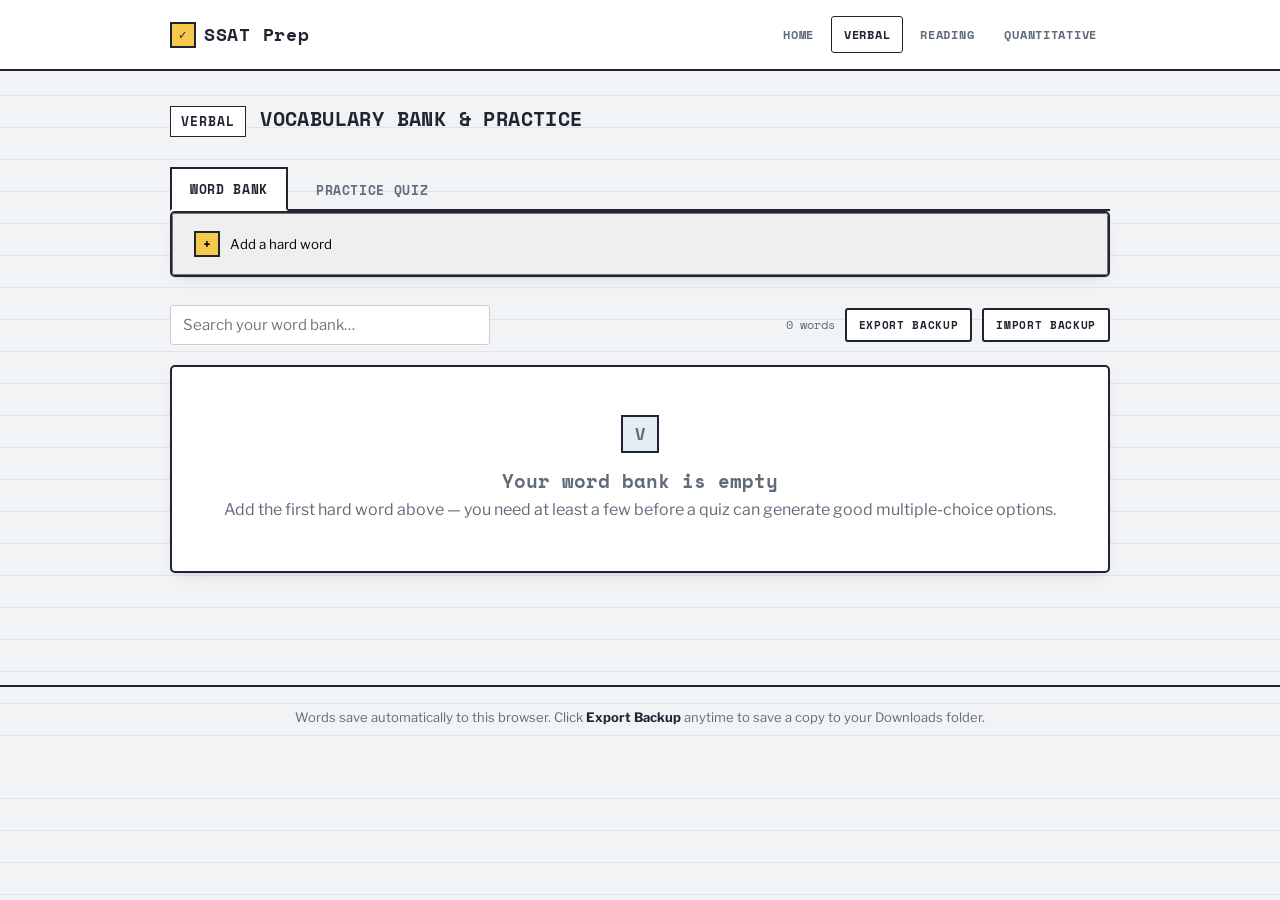
==== verbal.html @ e18db5a9 "Add verbal section" ====
<!doctype html>
<html lang="en">
<head>
  <meta charset="UTF-8" />
  <meta name="viewport" content="width=device-width, initial-scale=1.0" />
  <title>Verbal — SSAT Prep</title>
  <meta name="description" content="Build a personal hard-word bank and drill synonyms, antonyms, and definitions." />
  <link rel="icon" href="data:image/svg+xml,%3Csvg xmlns='http://www.w3.org/2000/svg' viewBox='0 0 100 100'%3E%3Crect width='100' height='100' fill='%23202430'/%3E%3Ccircle cx='50' cy='50' r='34' fill='none' stroke='%23F4C94C' stroke-width='10'/%3E%3C/svg%3E">
  <link rel="preconnect" href="https://fonts.googleapis.com">
  <link rel="preconnect" href="https://fonts.gstatic.com" crossorigin>
  <link href="https://fonts.googleapis.com/css2?family=Space+Mono:wght@400;700&family=Libre+Franklin:wght@400;500;600;700;800&display=swap" rel="stylesheet">
  <link rel="stylesheet" href="css/styles.css" />
</head>
<body>
  <header class="site-header">
    <div class="wrap">
      <a class="logo" href="index.html">
        <span class="logo-badge">✓</span>
        SSAT Prep
      </a>
      <nav class="main-nav" aria-label="Main">
        <a href="index.html">Home</a>
        <a href="verbal.html" aria-current="page">Verbal</a>
        <a href="reading.html">Reading</a>
        <a href="quantitative.html">Quantitative</a>
      </nav>
    </div>
  </header>

  <main>
    <div class="wrap">
      <div class="section-head" style="margin-top: 32px;">
        <span class="tag">Verbal</span>
        <h2>Vocabulary Bank &amp; Practice</h2>
      </div>

      <div class="tabbar" role="tablist" aria-label="Verbal section">
        <button class="tab-btn" id="tab-btn-bank" role="tab" aria-selected="true" aria-controls="tab-bank">Word Bank</button>
        <button class="tab-btn" id="tab-btn-quiz" role="tab" aria-selected="false" aria-controls="tab-quiz">Practice Quiz</button>
      </div>

      <!-- ============================= WORD BANK TAB ============================= -->
      <section id="tab-bank" class="tab-panel is-active" role="tabpanel" aria-labelledby="tab-btn-bank">

        <div class="card add-word-panel">
          <button class="add-word-toggle" id="add-word-toggle" aria-expanded="false" aria-controls="add-word-body">
            <span class="plus" aria-hidden="true">+</span>
            <span>Add a hard word</span>
          </button>
          <div class="add-word-body" id="add-word-body" hidden>
            <form id="add-word-form" novalidate>
              <div class="lookup-row">
                <div class="field">
                  <label for="input-word">Word</label>
                  <input type="text" id="input-word" name="word" autocomplete="off" required placeholder="e.g. audacious" />
                </div>
                <button type="button" class="btn btn-sm" id="lookup-btn">Look Up</button>
              </div>
              <p class="lookup-status" id="lookup-status" aria-live="polite"></p>

              <div class="field-grid">
                <div class="field">
                  <label for="input-pos">Part of Speech</label>
                  <select id="input-pos" name="partOfSpeech">
                    <option value="">Not sure</option>
                    <option value="noun">Noun</option>
                    <option value="verb">Verb</option>
                    <option value="adjective">Adjective</option>
                    <option value="adverb">Adverb</option>
                    <option value="other">Other</option>
                  </select>
                </div>
                <div class="field">
                  <label for="input-meaning">Meaning</label>
                  <input type="text" id="input-meaning" name="meaning" required placeholder="Short definition" />
                </div>
                <div class="field span-2">
                  <label for="input-synonyms">Synonyms <span class="hint">(comma-separated, optional but powers the synonym quiz)</span></label>
                  <input type="text" id="input-synonyms" name="synonyms" placeholder="bold, daring, fearless" />
                </div>
                <div class="field span-2">
                  <label for="input-antonyms">Antonyms <span class="hint">(comma-separated, optional but powers the antonym quiz)</span></label>
                  <input type="text" id="input-antonyms" name="antonyms" placeholder="timid, cautious, meek" />
                </div>
              </div>

              <input type="hidden" id="input-edit-id" value="" />
              <div class="btn-row">
                <button type="submit" class="btn btn-primary" id="save-word-btn">Save Word</button>
                <button type="button" class="btn btn-ghost" id="cancel-word-btn">Cancel</button>
              </div>
            </form>
          </div>
        </div>

        <div class="toolbar">
          <div class="field search-box" style="margin-bottom:0;">
            <input type="search" id="search-input" placeholder="Search your word bank&hellip;" aria-label="Search word bank" />
          </div>
          <div class="btn-row">
            <span class="text-soft" id="word-count-label" style="font-family: var(--font-display); font-size: 12px;"></span>
            <button class="btn btn-sm" id="export-btn">Export Backup</button>
            <button class="btn btn-sm" id="import-btn">Import Backup</button>
            <input type="file" id="import-file" accept="application/json" hidden />
          </div>
        </div>

        <div id="word-grid" class="word-grid"></div>
        <div id="empty-state" class="empty-state card" hidden>
          <span class="module-badge">V</span>
          <h3>Your word bank is empty</h3>
          <p class="text-soft">Add the first hard word above &mdash; you need at least a few before a quiz can generate good multiple-choice options.</p>
        </div>
      </section>

      <!-- ============================= PRACTICE QUIZ TAB ============================= -->
      <section id="tab-quiz" class="tab-panel" role="tabpanel" aria-labelledby="tab-btn-quiz" hidden>

        <div id="quiz-setup" class="card quiz-setup">
          <div class="card-pad">
            <fieldset>
              <legend>Question Types</legend>
              <div class="checkbox-row"><input type="checkbox" id="qt-meaning" checked><label for="qt-meaning">Meaning &mdash; pick the definition</label></div>
              <div class="checkbox-row" style="margin-top:8px;"><input type="checkbox" id="qt-synonym" checked><label for="qt-synonym">Synonym &mdash; pick the word that means the same</label></div>
              <div class="checkbox-row" style="margin-top:8px;"><input type="checkbox" id="qt-antonym" checked><label for="qt-antonym">Antonym &mdash; pick the word that means the opposite</label></div>
            </fieldset>

            <div class="field" style="max-width: 220px; margin-top: 20px;">
              <label for="qt-count">Number of Questions</label>
              <select id="qt-count">
                <option value="5">5</option>
                <option value="10" selected>10</option>
                <option value="15">15</option>
                <option value="all">All available</option>
              </select>
            </div>

            <div class="checkbox-row" style="margin-top: 14px;">
              <input type="checkbox" id="qt-learning-only">
              <label for="qt-learning-only">Focus on words I haven't mastered yet</label>
            </div>

            <p class="lookup-status" id="quiz-setup-status" aria-live="polite" style="margin-top: 14px;"></p>

            <div class="btn-row" style="margin-top: 18px;">
              <button class="btn btn-primary" id="start-quiz-btn">Start Quiz</button>
            </div>
          </div>
        </div>

        <div id="quiz-play" class="card" hidden>
          <div class="card-pad quiz-card-anim" id="quiz-play-inner">
            <div class="quiz-progress">
              <span id="quiz-progress-label">Question 1 / 10</span>
              <span id="quiz-score-label">Score: 0</span>
            </div>
            <div class="progress-track"><div class="progress-fill" id="progress-fill" style="width:0%"></div></div>

            <p class="quiz-prompt" id="quiz-instruction">Choose the meaning of:</p>
            <h3 class="quiz-target" id="quiz-target">WORD</h3>

            <div class="bubble-list" id="bubble-list" role="radiogroup" aria-label="Answer choices"></div>

            <div class="quiz-feedback" id="quiz-feedback" role="status"></div>

            <div class="btn-row">
              <button class="btn btn-primary" id="submit-answer-btn" disabled>Submit Answer</button>
              <button class="btn" id="next-question-btn" hidden>Next Question</button>
            </div>
          </div>
        </div>

        <div id="quiz-result" class="card" hidden>
          <div class="card-pad quiz-result">
            <p class="score-label">Quiz Complete</p>
            <div class="score" id="result-score">0/0</div>
            <p class="text-soft" id="result-pct">0%</p>

            <div class="missed-list" id="missed-list"></div>

            <div class="btn-row" style="justify-content:center;">
              <button class="btn btn-primary" id="retry-missed-btn">Retry Missed Words</button>
              <button class="btn" id="new-quiz-btn">New Quiz</button>
            </div>
          </div>
        </div>
      </section>
    </div>
  </main>

  <footer class="site-footer">
    <div class="wrap">
      Words save automatically to this browser. Click <strong>Export Backup</strong> anytime to
      save a copy to your Downloads folder.
    </div>
  </footer>

  <script src="js/storage.js"></script>
  <script src="js/dictionary.js"></script>
  <script src="js/app.js"></script>
  <script src="js/wordbank.js"></script>
  <script src="js/quiz.js"></script>
</body>
</html>
---- css/styles.css ----
/* ==========================================================================
   SSAT Prep — Design tokens
   Identity: standardized-test booklet + index-card flashcard + scantron bubble
   ========================================================================== */

:root {
  /* -- color: paper & ink -- */
  --paper: #F1F3F5;         /* page background — cool scantron gray, not cream */
  --paper-rule: #C9D6E3;    /* faint ruled-notebook lines on the page bg */
  --card: #FFFFFF;          /* index-card surface */
  --card-punch: #E3E7EB;    /* punch-hole / spiral detail on cards */
  --ink: #202430;           /* primary text — ballpoint navy-black */
  --ink-soft: #616B7A;      /* secondary text, meta, labels */
  --ink-faint: #9AA3B0;     /* placeholders, disabled */
  --border: #C7CDD6;        /* hairline borders on form boxes */
  --border-strong: #202430;

  /* -- color: accents -- */
  --pencil: #2B5D8A;        /* primary interactive — ballpoint blue */
  --pencil-dark: #1F4568;
  --pencil-tint: #E4EDF5;
  --highlight: #F4C94C;     /* highlighter yellow — new / flagged words */
  --highlight-tint: #FCF3D8;
  --correct: #2E7D4F;
  --correct-tint: #E4F3E9;
  --incorrect: #C4432B;
  --incorrect-tint: #FBE8E3;

  /* -- type -- */
  --font-display: 'Space Mono', 'Courier New', monospace;
  --font-body: 'Libre Franklin', -apple-system, BlinkMacSystemFont, 'Segoe UI', sans-serif;

  /* -- layout -- */
  --radius-sm: 3px;
  --radius-md: 5px;
  --shadow-card: 0 1px 0 rgba(32, 36, 48, 0.05), 0 6px 16px -10px rgba(32, 36, 48, 0.25);
  --shadow-pop: 0 10px 24px -8px rgba(32, 36, 48, 0.35);
  --max-width: 980px;
}

/* ==========================================================================
   Reset
   ========================================================================== */

*, *::before, *::after { box-sizing: border-box; }

html { -webkit-text-size-adjust: 100%; scroll-behavior: smooth; }

@media (prefers-reduced-motion: reduce) {
  html { scroll-behavior: auto; }
  *, *::before, *::after {
    animation-duration: 0.001ms !important;
    animation-iteration-count: 1 !important;
    transition-duration: 0.001ms !important;
    scroll-behavior: auto !important;
  }
}

body {
  margin: 0;
  font-family: var(--font-body);
  color: var(--ink);
  background-color: var(--paper);
  background-image: repeating-linear-gradient(
    to bottom,
    transparent,
    transparent 31px,
    var(--paper-rule) 32px
  );
  background-attachment: local;
  line-height: 1.6;
  font-size: 16px;
}

h1, h2, h3, h4 { margin: 0; font-family: var(--font-display); }
p { margin: 0 0 0.9em; }
p:last-child { margin-bottom: 0; }
ul { margin: 0; padding: 0; list-style: none; }
button { font-family: inherit; }
a { color: var(--pencil); }

img, svg { display: block; max-width: 100%; }

.visually-hidden {
  position: absolute;
  width: 1px; height: 1px;
  padding: 0; margin: -1px;
  overflow: hidden;
  clip: rect(0, 0, 0, 0);
  white-space: nowrap;
  border: 0;
}

:focus-visible {
  outline: 3px solid var(--pencil);
  outline-offset: 2px;
}

/* ==========================================================================
   Shell / layout
   ========================================================================== */

.wrap {
  max-width: var(--max-width);
  margin: 0 auto;
  padding: 0 20px;
}

.site-header {
  border-bottom: 2px solid var(--border-strong);
  background: var(--card);
}

.site-header .wrap {
  display: flex;
  align-items: center;
  justify-content: space-between;
  gap: 16px;
  padding-top: 16px;
  padding-bottom: 16px;
  flex-wrap: wrap;
}

.logo {
  font-family: var(--font-display);
  font-weight: 700;
  font-size: 18px;
  letter-spacing: 0.04em;
  text-decoration: none;
  color: var(--ink);
  display: flex;
  align-items: center;
  gap: 8px;
}

.logo .logo-badge {
  display: inline-flex;
  align-items: center;
  justify-content: center;
  width: 26px;
  height: 26px;
  border: 2px solid var(--ink);
  background: var(--highlight);
  font-size: 13px;
}

.main-nav {
  display: flex;
  gap: 4px;
  flex-wrap: wrap;
}

.main-nav a {
  font-family: var(--font-display);
  font-size: 12px;
  font-weight: 700;
  letter-spacing: 0.06em;
  text-transform: uppercase;
  text-decoration: none;
  color: var(--ink-soft);
  padding: 8px 12px;
  border-radius: var(--radius-sm);
  border: 1px solid transparent;
}

.main-nav a:hover { color: var(--ink); background: var(--pencil-tint); }
.main-nav a[aria-current="page"] {
  color: var(--ink);
  border-color: var(--border-strong);
  background: var(--card);
}

.main-nav a.is-soon {
  color: var(--ink-faint);
  cursor: default;
}

main { padding-bottom: 64px; }

.site-footer {
  border-top: 2px solid var(--border-strong);
  margin-top: 48px;
  padding: 20px 0 40px;
  color: var(--ink-soft);
  font-size: 13px;
  text-align: center;
}

.site-footer strong { color: var(--ink); }

/* ==========================================================================
   Section headers — booklet style
   ========================================================================== */

.section-head {
  display: flex;
  align-items: baseline;
  gap: 14px;
  margin: 40px 0 20px;
  flex-wrap: wrap;
}

.section-head .tag {
  font-family: var(--font-display);
  font-weight: 700;
  font-size: 13px;
  letter-spacing: 0.08em;
  text-transform: uppercase;
  border: 1.5px solid var(--border-strong);
  padding: 4px 10px;
  background: var(--card);
}

.section-head h2 {
  font-size: 20px;
  letter-spacing: 0.02em;
  text-transform: uppercase;
}

.section-head .meta {
  margin-left: auto;
  font-family: var(--font-display);
  font-size: 12px;
  color: var(--ink-soft);
  letter-spacing: 0.03em;
}

.section-rule {
  border: none;
  border-top: 2px solid var(--border-strong);
  margin: 0 0 24px;
}

/* ==========================================================================
   Buttons
   ========================================================================== */

.btn {
  display: inline-flex;
  align-items: center;
  justify-content: center;
  gap: 8px;
  font-family: var(--font-display);
  font-weight: 700;
  font-size: 12.5px;
  letter-spacing: 0.06em;
  text-transform: uppercase;
  text-decoration: none;
  padding: 11px 18px;
  border: 2px solid var(--border-strong);
  border-radius: var(--radius-sm);
  background: var(--card);
  color: var(--ink);
  cursor: pointer;
  transition: transform 0.08s ease, box-shadow 0.15s ease, background 0.15s ease;
}

.btn:hover { background: var(--pencil-tint); }
.btn:active { transform: translateY(1px); }

.btn-primary {
  background: var(--ink);
  color: var(--card);
  border-color: var(--ink);
}
.btn-primary:hover { background: var(--pencil-dark); border-color: var(--pencil-dark); }

.btn-accent {
  background: var(--highlight);
  border-color: var(--border-strong);
}
.btn-accent:hover { background: #F0BD2E; }

.btn-ghost {
  background: transparent;
  border-color: var(--border);
  color: var(--ink-soft);
}
.btn-ghost:hover { color: var(--ink); border-color: var(--ink); }

.btn-danger { color: var(--incorrect); border-color: var(--incorrect); background: var(--card); }
.btn-danger:hover { background: var(--incorrect-tint); }

.btn:disabled {
  opacity: 0.45;
  cursor: not-allowed;
  transform: none;
}

.btn-sm { padding: 7px 12px; font-size: 11px; }

.btn-row { display: flex; gap: 10px; flex-wrap: wrap; align-items: center; }

/* ==========================================================================
   Cards (general surface)
   ========================================================================== */

.card {
  background: var(--card);
  border: 2px solid var(--border-strong);
  border-radius: var(--radius-md);
  box-shadow: var(--shadow-card);
}

.card-pad { padding: 24px; }

/* ==========================================================================
   Home hero — answer-sheet header
   ========================================================================== */

.hero {
  padding: 44px 0 12px;
}

.hero-sheet {
  background: var(--card);
  border: 2px solid var(--border-strong);
  border-radius: var(--radius-md);
  box-shadow: var(--shadow-pop);
  padding: 28px 28px 22px;
}

.grid-title {
  display: flex;
  flex-wrap: wrap;
  gap: 22px;
  margin-bottom: 18px;
}

.grid-word {
  display: flex;
  gap: 4px;
}

.grid-box {
  width: 40px;
  height: 46px;
  border: 2px solid var(--border-strong);
  border-radius: 2px;
  display: flex;
  align-items: center;
  justify-content: center;
  font-family: var(--font-display);
  font-weight: 700;
  font-size: 22px;
  background: var(--card);
}

.grid-word:nth-of-type(2) .grid-box { background: var(--highlight); }

.hero-tagline {
  font-family: var(--font-display);
  font-size: 12.5px;
  letter-spacing: 0.14em;
  text-transform: uppercase;
  color: var(--ink-soft);
  margin: 0 0 18px;
}

.hero-copy {
  max-width: 56ch;
  color: var(--ink-soft);
  font-size: 16px;
  margin-bottom: 20px;
}

.log-strip {
  display: flex;
  flex-wrap: wrap;
  border-top: 1.5px dashed var(--border);
  padding-top: 16px;
  gap: 24px;
}

.log-stat {
  font-family: var(--font-display);
}

.log-stat .num {
  font-size: 22px;
  font-weight: 700;
  display: block;
}

.log-stat .label {
  font-size: 10.5px;
  letter-spacing: 0.08em;
  text-transform: uppercase;
  color: var(--ink-soft);
}

/* ==========================================================================
   Module cards (home)
   ========================================================================== */

.module-grid {
  display: grid;
  grid-template-columns: repeat(3, 1fr);
  gap: 18px;
  margin-top: 28px;
}

@media (max-width: 760px) {
  .module-grid { grid-template-columns: 1fr; }
}

.module-card {
  background: var(--card);
  border: 2px solid var(--border-strong);
  border-radius: var(--radius-md);
  padding: 20px;
  display: flex;
  flex-direction: column;
  gap: 10px;
  box-shadow: var(--shadow-card);
  text-decoration: none;
  color: var(--ink);
  position: relative;
}

.module-card.is-locked {
  opacity: 0.62;
  box-shadow: none;
}

.module-badge {
  width: 38px;
  height: 38px;
  border: 2px solid var(--border-strong);
  display: flex;
  align-items: center;
  justify-content: center;
  font-family: var(--font-display);
  font-weight: 700;
  font-size: 17px;
  background: var(--pencil-tint);
}

.is-locked .module-badge { background: var(--card-punch); }

.module-card h3 {
  font-size: 16px;
  letter-spacing: 0.03em;
  text-transform: uppercase;
}

.module-card p { color: var(--ink-soft); font-size: 14px; }

.module-status {
  margin-top: auto;
  font-family: var(--font-display);
  font-size: 11px;
  letter-spacing: 0.08em;
  text-transform: uppercase;
  display: inline-flex;
  align-items: center;
  gap: 6px;
  color: var(--correct);
}

.is-locked .module-status { color: var(--ink-faint); }

.dot { width: 7px; height: 7px; border-radius: 50%; background: currentColor; }

/* ==========================================================================
   Stub / coming-soon page
   ========================================================================== */

.stub-card {
  margin-top: 36px;
  padding: 48px 28px;
  text-align: center;
}

.stub-card .module-badge { margin: 0 auto 18px; width: 52px; height: 52px; font-size: 22px; }
.stub-card h1 { font-size: 22px; letter-spacing: 0.03em; text-transform: uppercase; margin-bottom: 10px; }
.stub-card p { color: var(--ink-soft); max-width: 44ch; margin: 0 auto 22px; }

/* ==========================================================================
   Tabs (verbal page)
   ========================================================================== */

.tabbar {
  display: flex;
  gap: 8px;
  margin-top: 28px;
  border-bottom: 2px solid var(--border-strong);
}

.tab-btn {
  font-family: var(--font-display);
  font-weight: 700;
  font-size: 13px;
  letter-spacing: 0.05em;
  text-transform: uppercase;
  background: transparent;
  border: 2px solid transparent;
  border-bottom: none;
  padding: 10px 18px;
  cursor: pointer;
  color: var(--ink-soft);
  position: relative;
  top: 2px;
}

.tab-btn:hover { color: var(--ink); }

.tab-btn[aria-selected="true"] {
  color: var(--ink);
  background: var(--card);
  border-color: var(--border-strong);
  border-bottom: 2px solid var(--card);
}

.tab-panel { display: none; }
.tab-panel.is-active { display: block; }

/* ==========================================================================
   Forms
   ========================================================================== */

.field-grid {
  display: grid;
  grid-template-columns: 1fr 1fr;
  gap: 14px;
}

@media (max-width: 640px) {
  .field-grid { grid-template-columns: 1fr; }
}

.field { display: flex; flex-direction: column; gap: 6px; margin-bottom: 14px; }
.field.span-2 { grid-column: 1 / -1; }

.field label {
  font-family: var(--font-display);
  font-size: 11px;
  letter-spacing: 0.07em;
  text-transform: uppercase;
  color: var(--ink-soft);
}

.field .hint {
  font-size: 12px;
  color: var(--ink-faint);
  font-family: var(--font-body);
  text-transform: none;
  letter-spacing: normal;
}

input[type="text"], input[type="search"], textarea, select {
  font-family: var(--font-body);
  font-size: 15px;
  padding: 10px 12px;
  border: 1.5px solid var(--border);
  border-radius: var(--radius-sm);
  background: #fff;
  color: var(--ink);
}

input[type="text"]:focus, input[type="search"]:focus, textarea:focus, select:focus {
  border-color: var(--pencil);
}

textarea { resize: vertical; min-height: 64px; font-family: var(--font-body); }

.checkbox-row {
  display: flex;
  align-items: center;
  gap: 8px;
  font-size: 14px;
}

.checkbox-row input { width: 16px; height: 16px; accent-color: var(--pencil); }

fieldset { border: none; padding: 0; margin: 0; }
legend {
  font-family: var(--font-display);
  font-size: 11px;
  letter-spacing: 0.07em;
  text-transform: uppercase;
  color: var(--ink-soft);
  padding: 0;
  margin-bottom: 8px;
}

/* ==========================================================================
   Add-word panel
   ========================================================================== */

.add-word-panel { margin-bottom: 28px; }

.add-word-toggle {
  width: 100%;
  text-align: left;
  display: flex;
  align-items: center;
  gap: 10px;
  padding: 16px 20px;
  cursor: pointer;
}

.add-word-toggle .plus {
  width: 26px; height: 26px;
  border: 2px solid var(--border-strong);
  display: flex; align-items: center; justify-content: center;
  font-weight: 700;
  font-family: var(--font-display);
  background: var(--highlight);
  flex-shrink: 0;
}

.add-word-body {
  padding: 0 20px 20px;
  border-top: 1.5px dashed var(--border);
  margin-top: 0;
  padding-top: 18px;
}

.lookup-row {
  display: flex;
  gap: 10px;
  align-items: flex-end;
  margin-bottom: 18px;
  flex-wrap: wrap;
}

.lookup-row .field { flex: 1; min-width: 180px; margin-bottom: 0; }

.lookup-status {
  font-family: var(--font-display);
  font-size: 12px;
  color: var(--ink-soft);
  min-height: 18px;
}

.lookup-status.is-error { color: var(--incorrect); }
.lookup-status.is-ok { color: var(--correct); }

/* ==========================================================================
   Word bank — index cards
   ========================================================================== */

.toolbar {
  display: flex;
  gap: 12px;
  flex-wrap: wrap;
  align-items: center;
  justify-content: space-between;
  margin-bottom: 20px;
}

.search-box { flex: 1; min-width: 200px; max-width: 320px; }

.word-grid {
  display: grid;
  grid-template-columns: repeat(auto-fill, minmax(240px, 1fr));
  gap: 16px;
}

.word-card {
  background: var(--card);
  border: 1.5px solid var(--border-strong);
  border-radius: var(--radius-md);
  padding: 16px 16px 14px;
  position: relative;
  box-shadow: var(--shadow-card);
}

.word-card::before {
  content: "";
  position: absolute;
  top: 10px; left: 10px;
  width: 8px; height: 8px;
  border-radius: 50%;
  background: var(--paper);
  box-shadow: 200px 0 0 var(--paper);
  border: 1.5px solid var(--card-punch);
}

.word-card-head {
  display: flex;
  justify-content: space-between;
  align-items: flex-start;
  gap: 8px;
  margin-bottom: 6px;
  margin-left: 18px;
}

.word-card .word {
  font-family: var(--font-display);
  font-size: 17px;
  font-weight: 700;
  text-transform: uppercase;
  letter-spacing: 0.01em;
}

.word-card .pos {
  font-size: 11px;
  color: var(--ink-soft);
  font-style: italic;
  margin-left: 6px;
  text-transform: lowercase;
}

.badge {
  font-family: var(--font-display);
  font-size: 9.5px;
  letter-spacing: 0.06em;
  text-transform: uppercase;
  padding: 3px 7px;
  border-radius: 20px;
  white-space: nowrap;
  border: 1px solid transparent;
}

.badge-new { background: var(--highlight-tint); color: #8a6c0e; border-color: var(--highlight); }
.badge-learning { background: var(--pencil-tint); color: var(--pencil-dark); border-color: var(--pencil); }
.badge-mastered { background: var(--correct-tint); color: var(--correct); border-color: var(--correct); }

.word-card .meaning {
  font-size: 14px;
  color: var(--ink);
  margin: 0 0 10px 18px;
}

.chip-group {
  margin: 0 0 6px 18px;
  display: flex;
  flex-wrap: wrap;
  gap: 5px;
}

.chip {
  font-size: 11.5px;
  padding: 2px 8px;
  border-radius: 20px;
  border: 1px solid var(--border);
  color: var(--ink-soft);
  background: var(--paper);
}

.chip-syn { border-color: #b9d3c7; color: #2E7D4F; background: var(--correct-tint); }
.chip-ant { border-color: #e6b9ae; color: #C4432B; background: var(--incorrect-tint); }
.chip-label { font-family: var(--font-display); font-size: 9.5px; text-transform: uppercase; color: var(--ink-faint); margin-left: 18px; letter-spacing: 0.06em; }

.word-card-actions {
  margin-top: 12px;
  margin-left: 18px;
  display: flex;
  gap: 8px;
}

.empty-state {
  text-align: center;
  padding: 48px 20px;
  color: var(--ink-soft);
}

.empty-state .module-badge { margin: 0 auto 14px; }

/* ==========================================================================
   Quiz — scantron bubbles (signature element)
   ========================================================================== */

.quiz-setup .card-pad { padding: 24px; }

.quiz-progress {
  display: flex;
  justify-content: space-between;
  align-items: center;
  font-family: var(--font-display);
  font-size: 12.5px;
  letter-spacing: 0.05em;
  color: var(--ink-soft);
  margin-bottom: 14px;
}

.progress-track {
  height: 8px;
  background: var(--card-punch);
  border: 1.5px solid var(--border-strong);
  margin-bottom: 22px;
  overflow: hidden;
}

.progress-fill {
  height: 100%;
  background: var(--pencil);
  transition: width 0.25s ease;
}

.quiz-prompt {
  font-family: var(--font-display);
  font-size: 12.5px;
  letter-spacing: 0.08em;
  text-transform: uppercase;
  color: var(--ink-soft);
  margin-bottom: 10px;
}

.quiz-target {
  font-family: var(--font-display);
  font-size: 32px;
  font-weight: 700;
  text-transform: uppercase;
  letter-spacing: 0.02em;
  margin-bottom: 24px;
  word-break: break-word;
}

.bubble-list {
  display: flex;
  flex-direction: column;
  gap: 12px;
  margin-bottom: 24px;
}

.bubble-option {
  display: flex;
  align-items: center;
  gap: 14px;
  width: 100%;
  text-align: left;
  padding: 12px 16px;
  background: var(--card);
  border: 1.5px solid var(--border);
  border-radius: var(--radius-md);
  cursor: pointer;
  font-size: 15px;
  color: var(--ink);
  transition: border-color 0.12s ease, background 0.12s ease;
}

.bubble-option:hover { border-color: var(--pencil); background: var(--pencil-tint); }

.bubble-option .bubble {
  width: 30px;
  height: 30px;
  border-radius: 50%;
  border: 2px solid var(--border-strong);
  flex-shrink: 0;
  display: flex;
  align-items: center;
  justify-content: center;
  font-family: var(--font-display);
  font-weight: 700;
  font-size: 13px;
  background: #fff;
  position: relative;
  overflow: hidden;
}

.bubble-option .bubble::after {
  content: "";
  position: absolute;
  inset: 4px;
  border-radius: 50%;
  background: var(--ink);
  transform: scale(0);
  transition: transform 0.18s cubic-bezier(.34,1.56,.64,1);
}

.bubble-option.is-selected .bubble::after { transform: scale(1); }
.bubble-option.is-selected .bubble { color: transparent; }
.bubble-option.is-selected { border-color: var(--ink); background: var(--pencil-tint); }

.bubble-option.is-correct { border-color: var(--correct); background: var(--correct-tint); }
.bubble-option.is-correct .bubble { border-color: var(--correct); }
.bubble-option.is-correct .bubble::after { background: var(--correct); transform: scale(1); }
.bubble-option.is-correct .bubble { color: transparent; }

.bubble-option.is-wrong { border-color: var(--incorrect); background: var(--incorrect-tint); }
.bubble-option.is-wrong .bubble { border-color: var(--incorrect); }
.bubble-option.is-wrong .bubble::after { background: var(--incorrect); transform: scale(1); }
.bubble-option.is-wrong .bubble { color: transparent; }

.bubble-option:disabled, .bubble-option.is-disabled { cursor: default; }

.quiz-feedback {
  font-size: 14px;
  padding: 12px 14px;
  border-radius: var(--radius-sm);
  margin-bottom: 18px;
  border: 1.5px solid var(--border);
  display: none;
}

.quiz-feedback.is-active { display: block; }
.quiz-feedback.is-correct { background: var(--correct-tint); border-color: var(--correct); color: #1d5c39; }
.quiz-feedback.is-wrong { background: var(--incorrect-tint); border-color: var(--incorrect); color: #953423; }

.quiz-result {
  text-align: center;
  padding: 12px 0 8px;
}

.quiz-result .score {
  font-family: var(--font-display);
  font-size: 48px;
  font-weight: 700;
}

.quiz-result .score-label {
  font-family: var(--font-display);
  font-size: 12px;
  letter-spacing: 0.1em;
  text-transform: uppercase;
  color: var(--ink-soft);
  margin-bottom: 6px;
}

.missed-list {
  margin: 24px 0;
  text-align: left;
  display: grid;
  gap: 10px;
}

.missed-item {
  border: 1.5px solid var(--border);
  border-radius: var(--radius-sm);
  padding: 10px 14px;
  font-size: 14px;
}

.missed-item .word {
  font-family: var(--font-display);
  font-weight: 700;
  text-transform: uppercase;
  margin-right: 8px;
}

.missed-item .your-answer { color: var(--incorrect); }
.missed-item .right-answer { color: var(--correct); }

@keyframes card-flip-in {
  from { opacity: 0; transform: translateY(6px) scale(0.99); }
  to { opacity: 1; transform: translateY(0) scale(1); }
}

.quiz-card-anim { animation: card-flip-in 0.22s ease; }

/* ==========================================================================
   Small utilities
   ========================================================================== */

.text-soft { color: var(--ink-soft); }
.mt-0 { margin-top: 0; }
.center { text-align: center; }
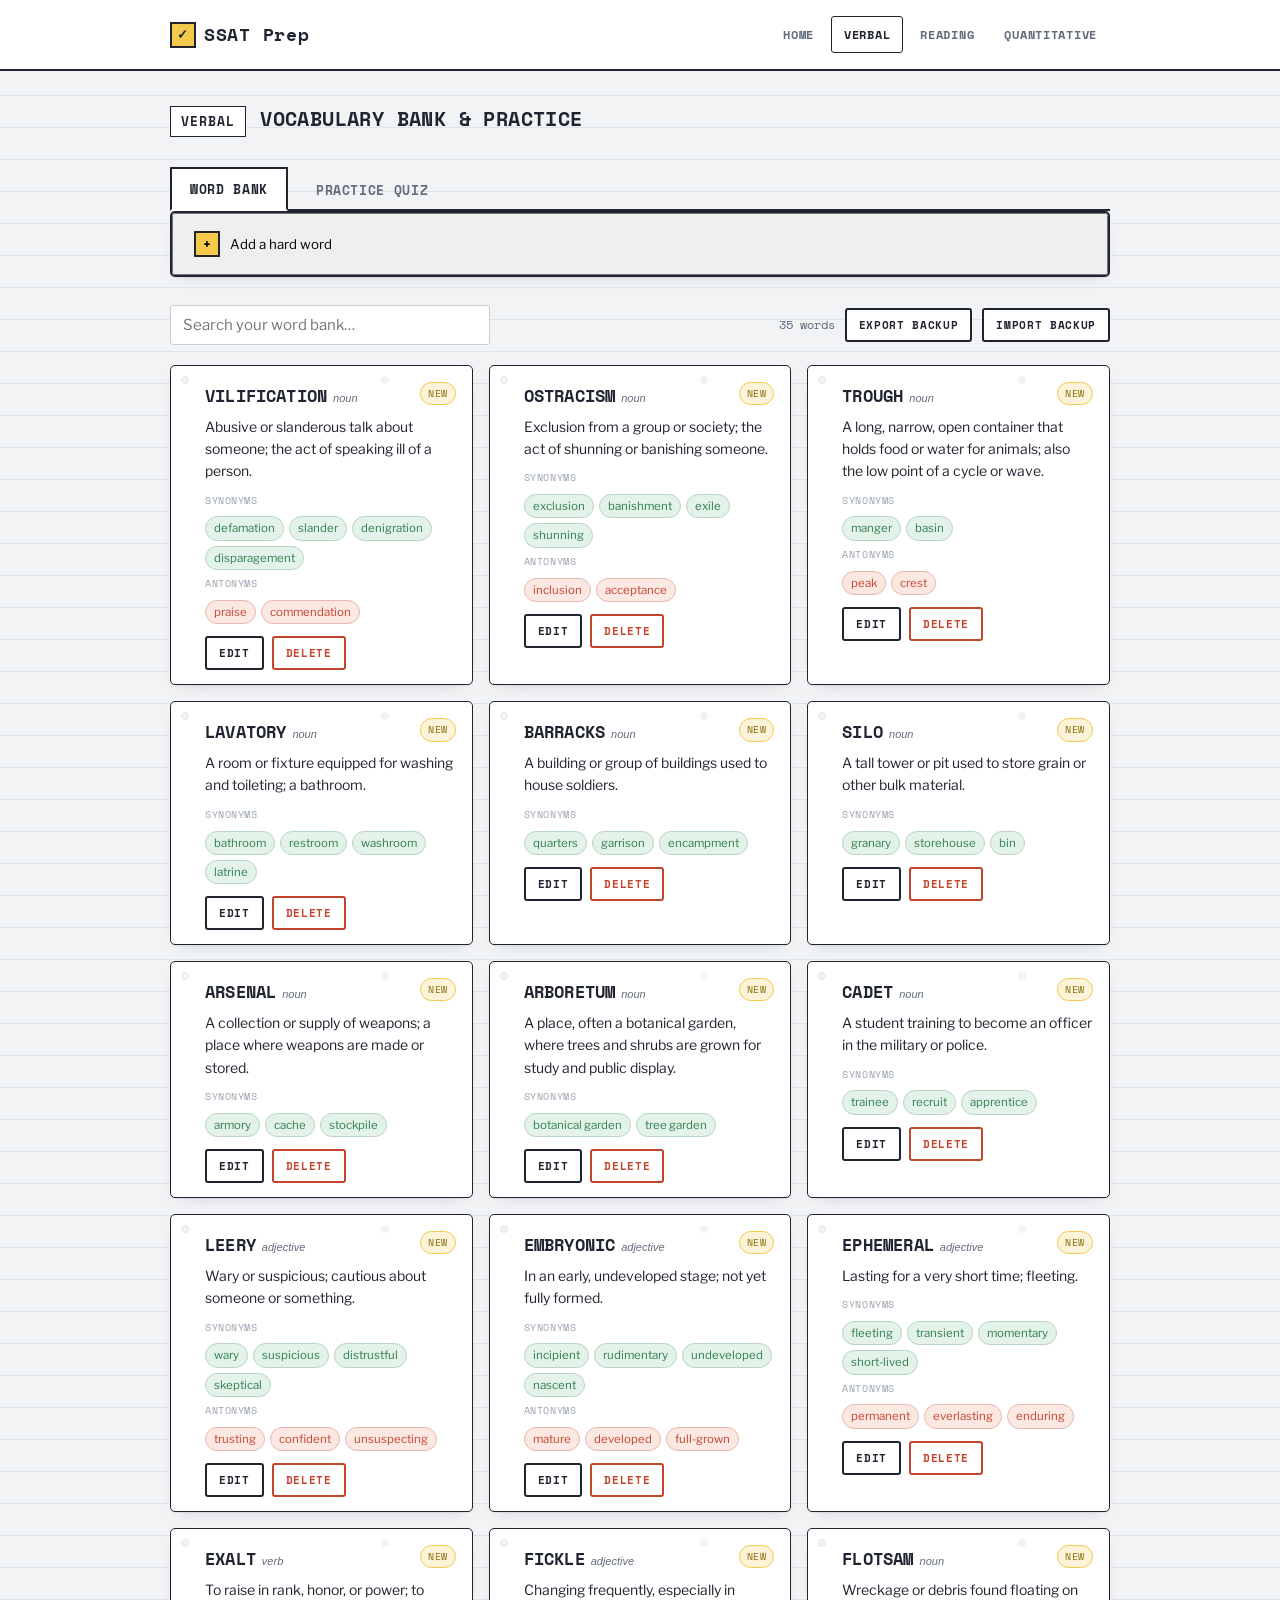
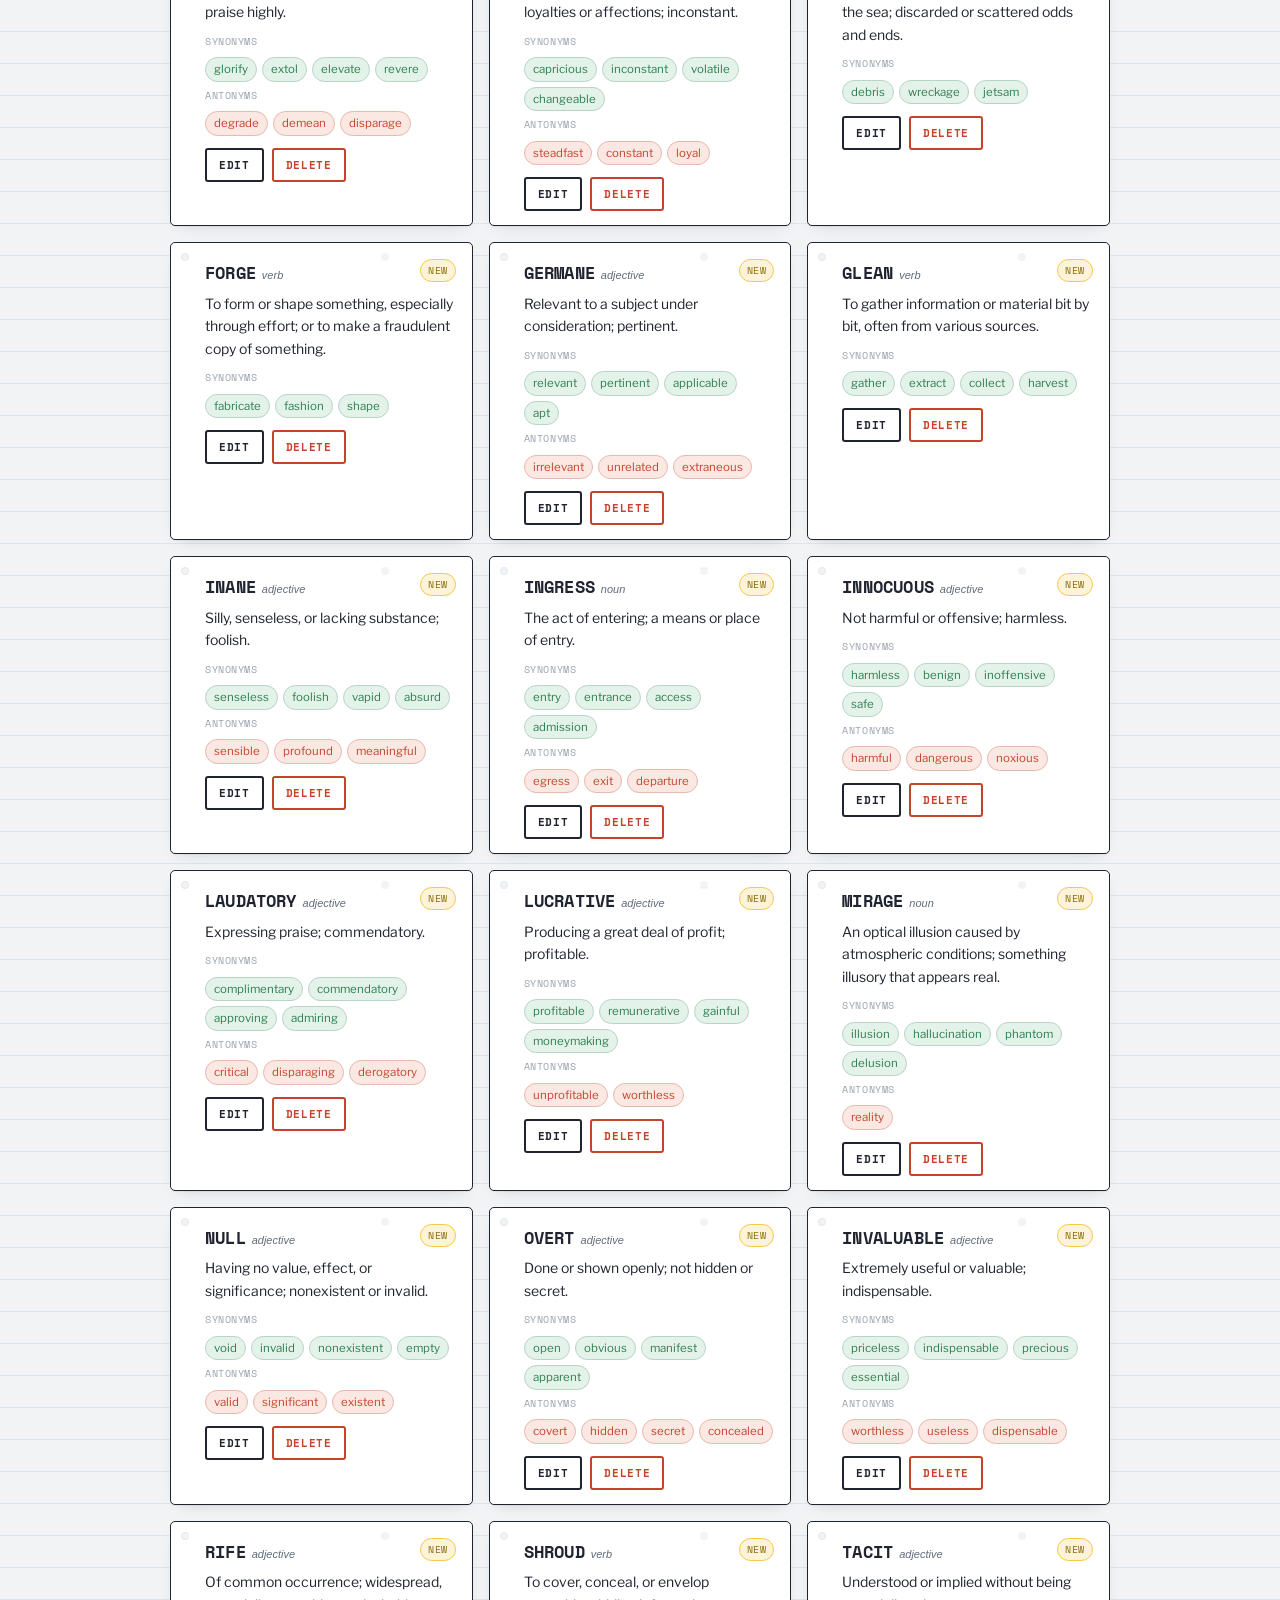
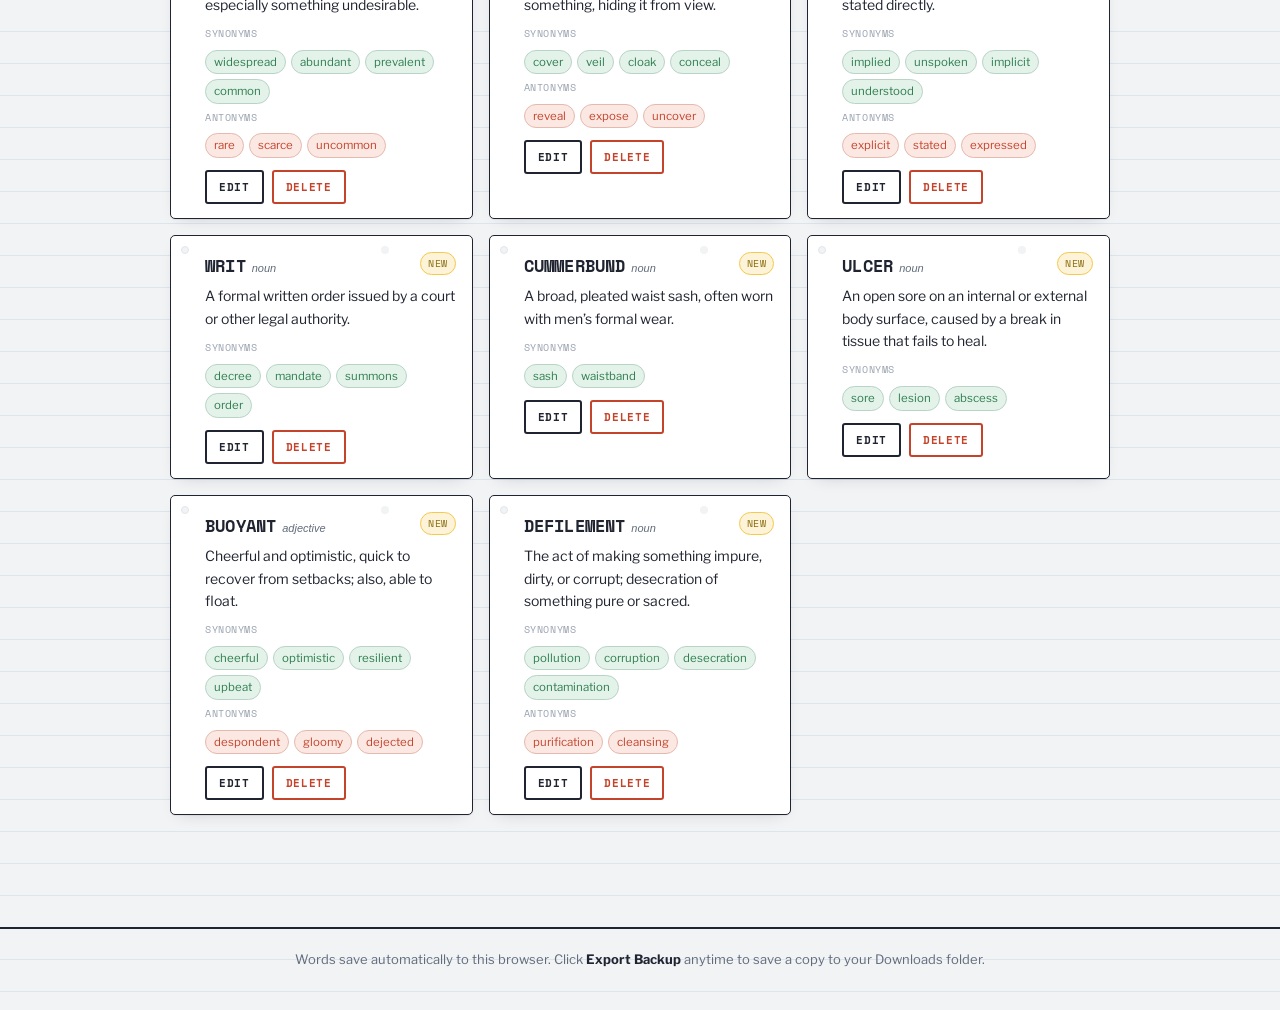
==== commit 15fb1a9a: "Update word list" ====
--- a/verbal.html
+++ b/verbal.html
@@ -195,6 +195,7 @@
     </div>
   </footer>
 
+  <script src="js/seed-words.js"></script>
   <script src="js/storage.js"></script>
   <script src="js/dictionary.js"></script>
   <script src="js/app.js"></script>
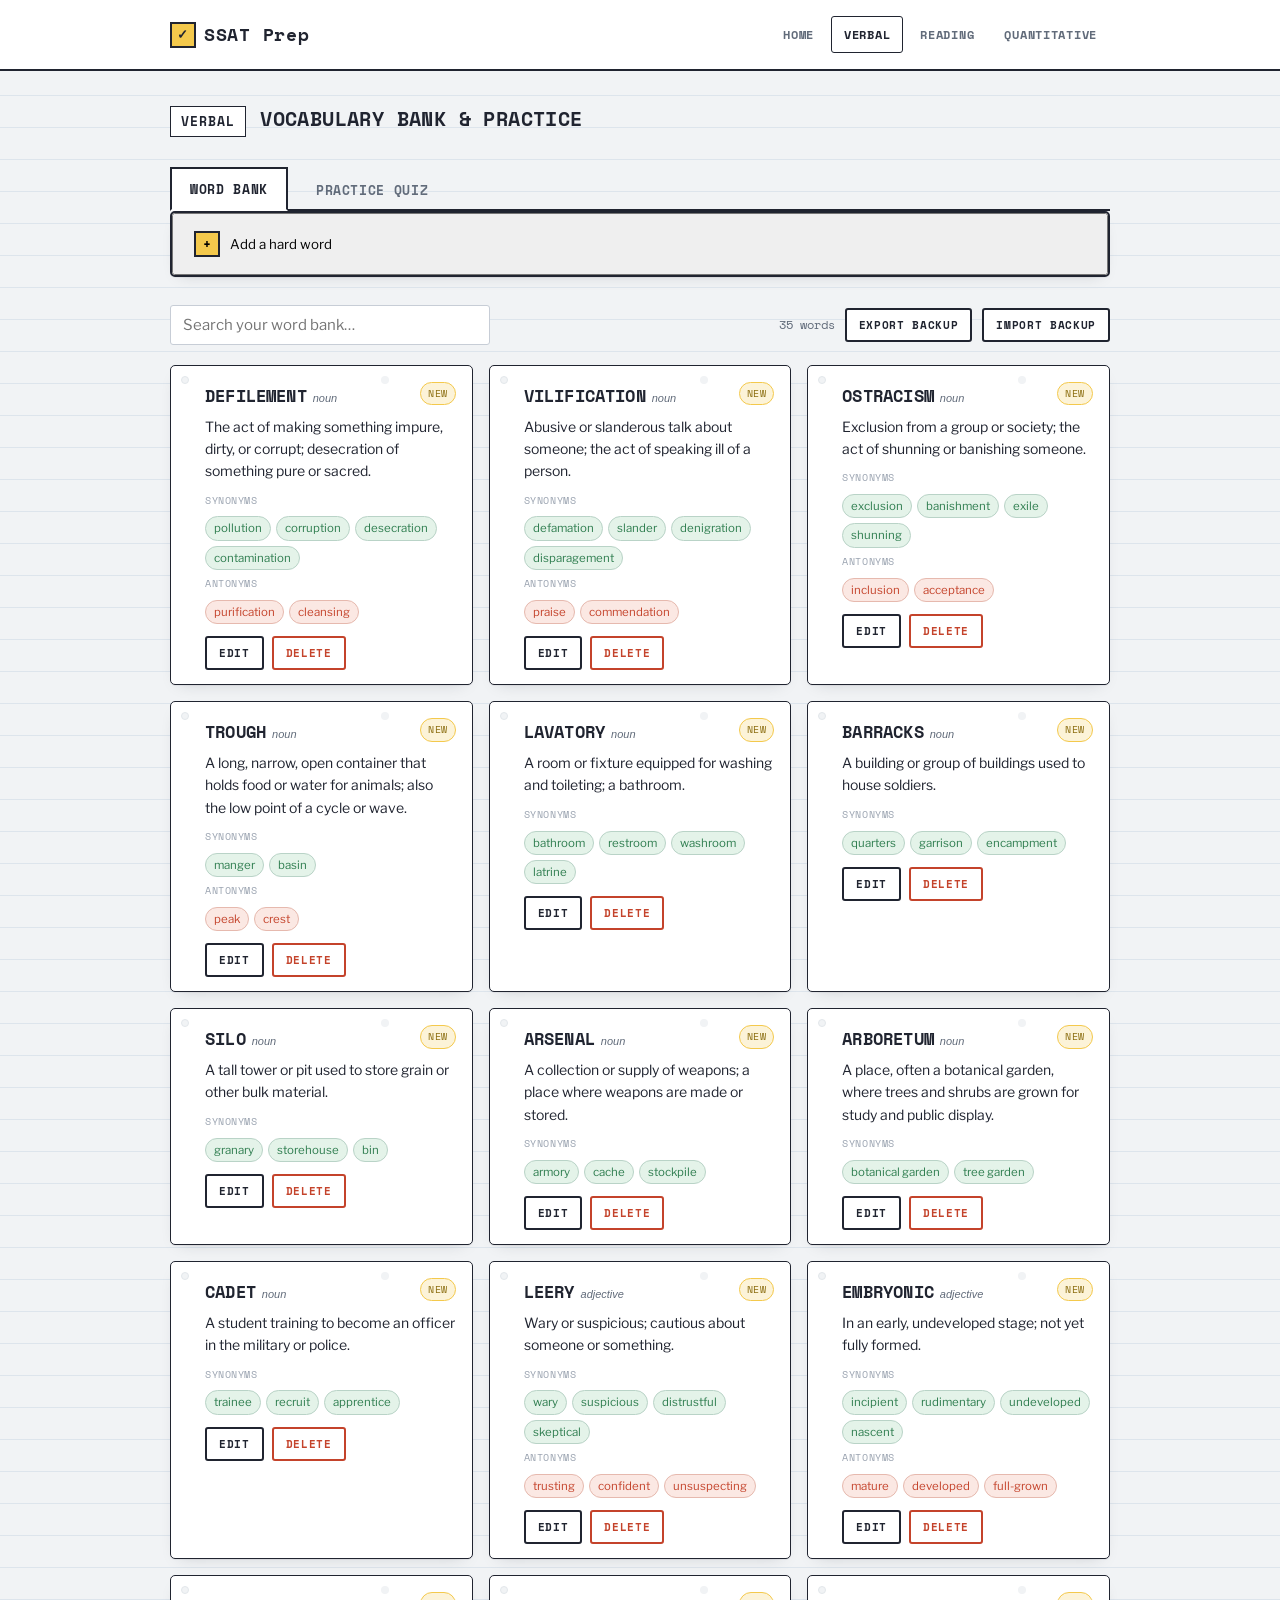
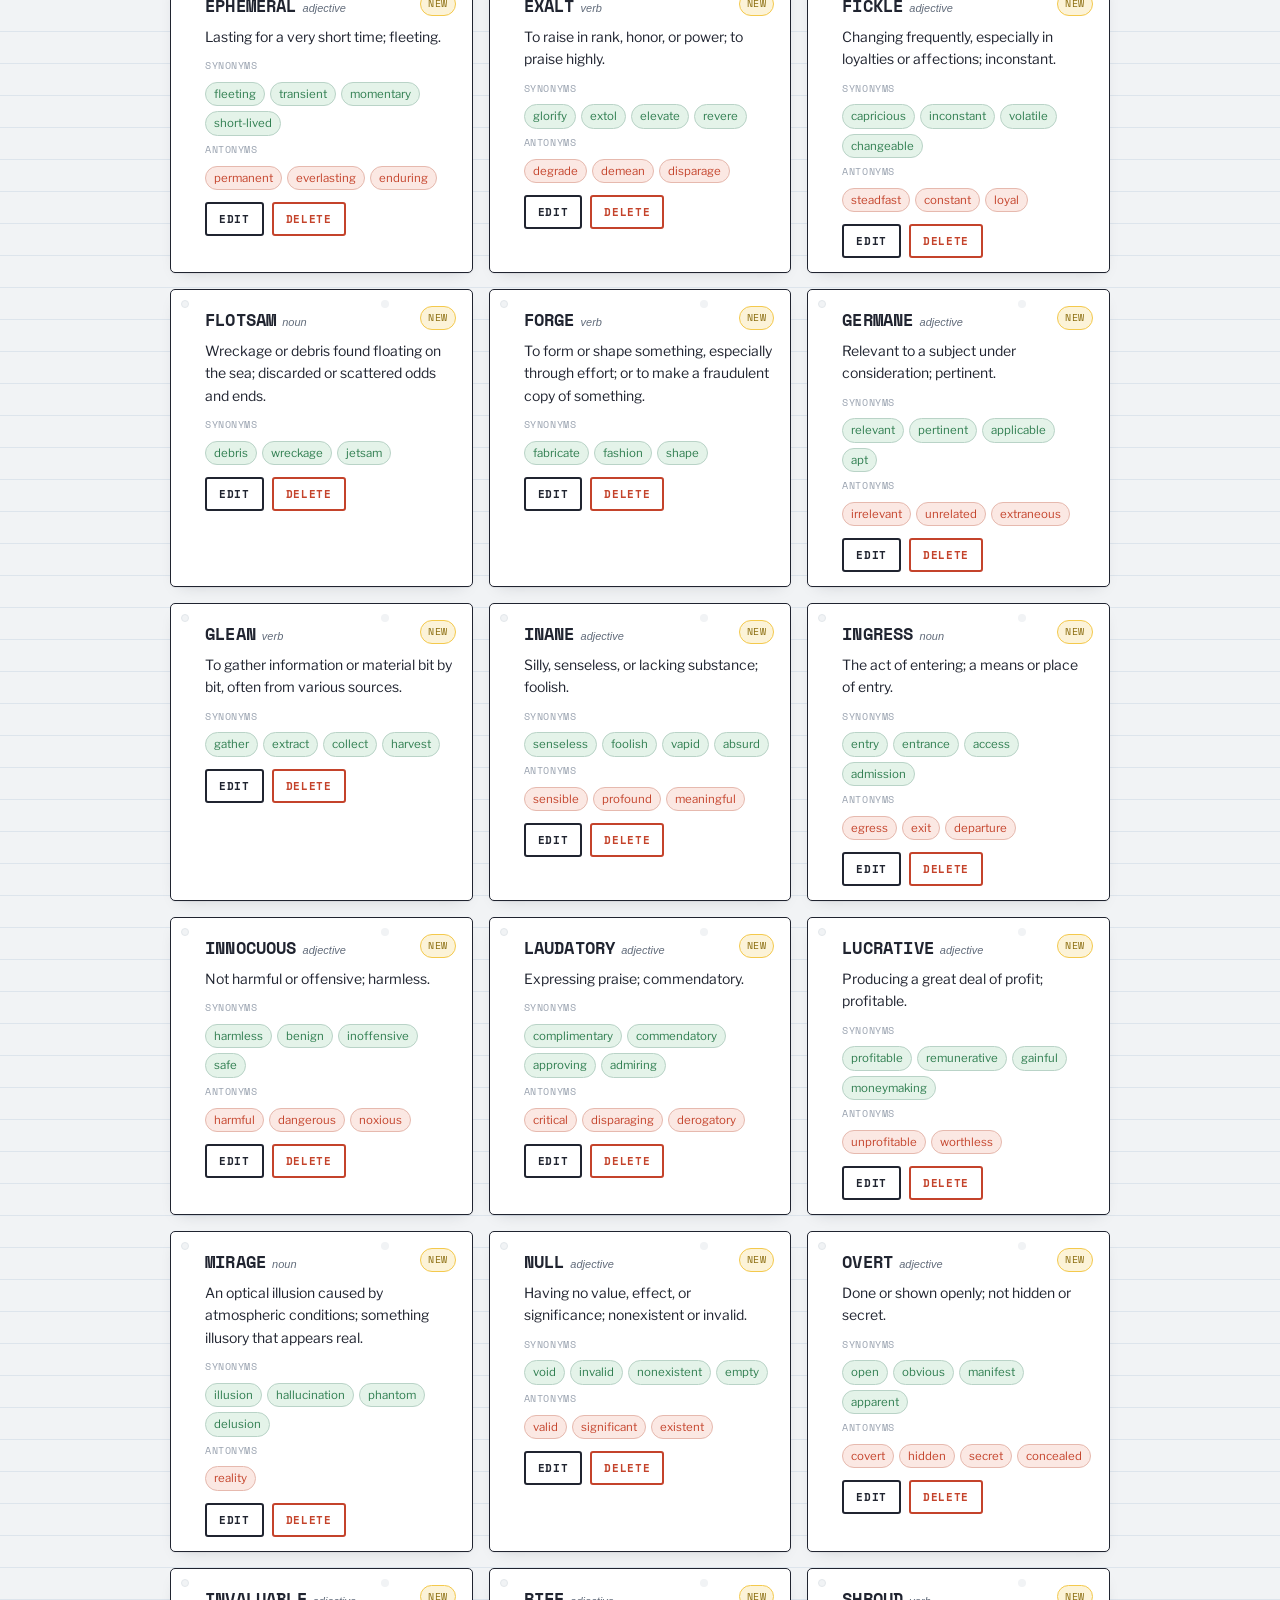
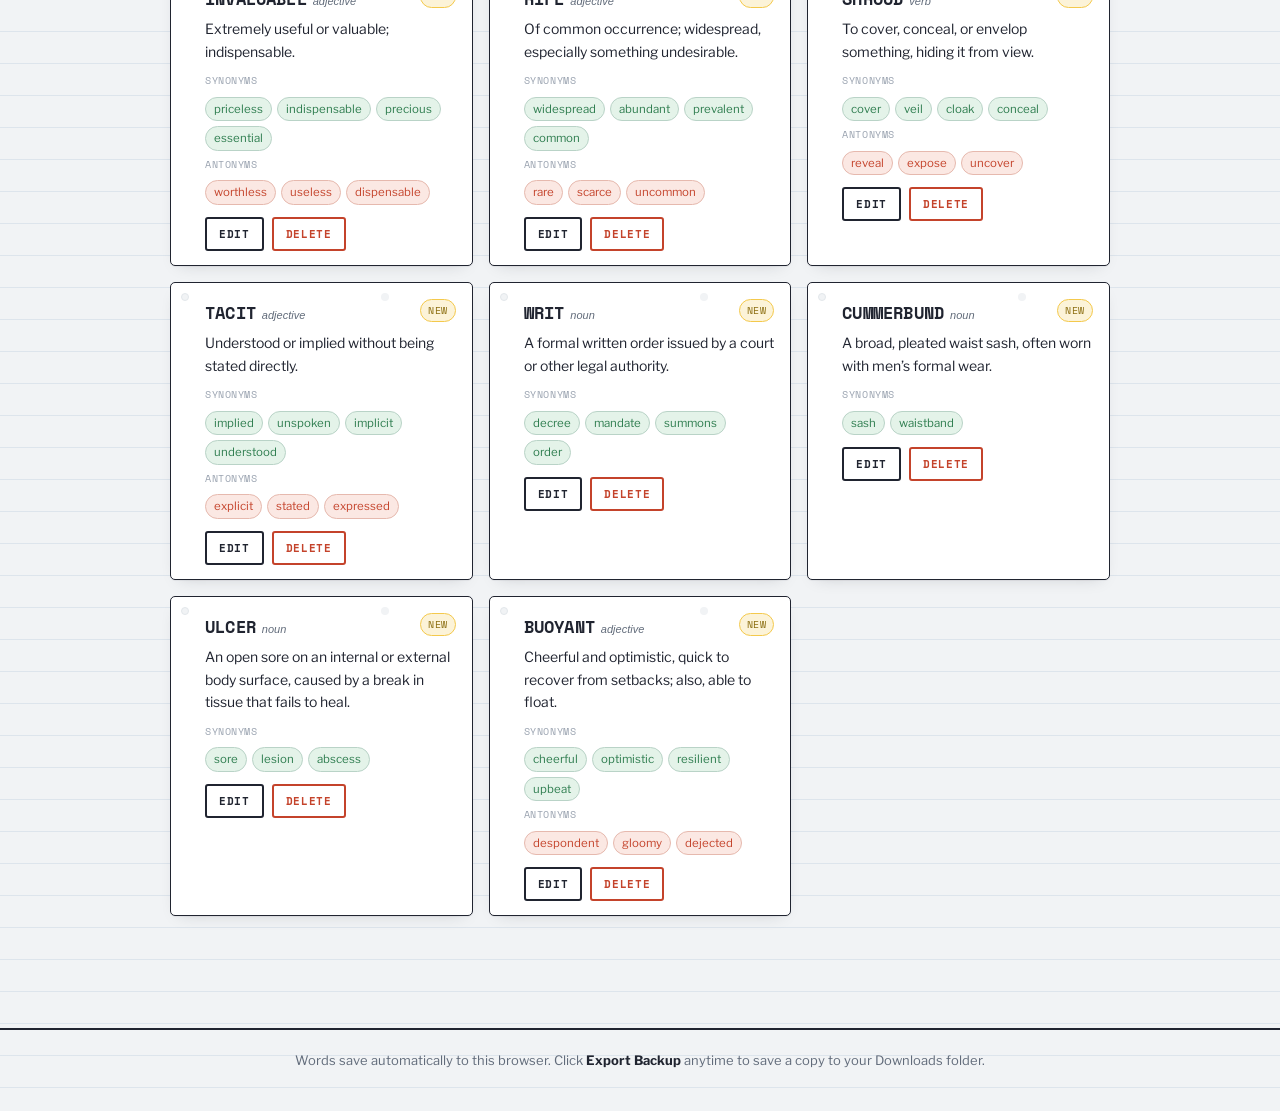
==== commit e13a1c7a: "single test type" ====
--- a/verbal.html
+++ b/verbal.html
@@ -119,10 +119,10 @@
         <div id="quiz-setup" class="card quiz-setup">
           <div class="card-pad">
             <fieldset>
-              <legend>Question Types</legend>
-              <div class="checkbox-row"><input type="checkbox" id="qt-meaning" checked><label for="qt-meaning">Meaning &mdash; pick the definition</label></div>
-              <div class="checkbox-row" style="margin-top:8px;"><input type="checkbox" id="qt-synonym" checked><label for="qt-synonym">Synonym &mdash; pick the word that means the same</label></div>
-              <div class="checkbox-row" style="margin-top:8px;"><input type="checkbox" id="qt-antonym" checked><label for="qt-antonym">Antonym &mdash; pick the word that means the opposite</label></div>
+              <legend>Quiz Type <span class="hint">(pick one &mdash; each quiz drills a single skill)</span></legend>
+              <div class="checkbox-row"><input type="radio" name="quiz-type" id="qt-meaning" checked><label for="qt-meaning">Meaning &mdash; pick the definition</label></div>
+              <div class="checkbox-row" style="margin-top:8px;"><input type="radio" name="quiz-type" id="qt-synonym"><label for="qt-synonym">Synonym &mdash; pick the word that means the same</label></div>
+              <div class="checkbox-row" style="margin-top:8px;"><input type="radio" name="quiz-type" id="qt-antonym"><label for="qt-antonym">Antonym &mdash; pick the word that means the opposite</label></div>
             </fieldset>
 
             <div class="field" style="max-width: 220px; margin-top: 20px;">
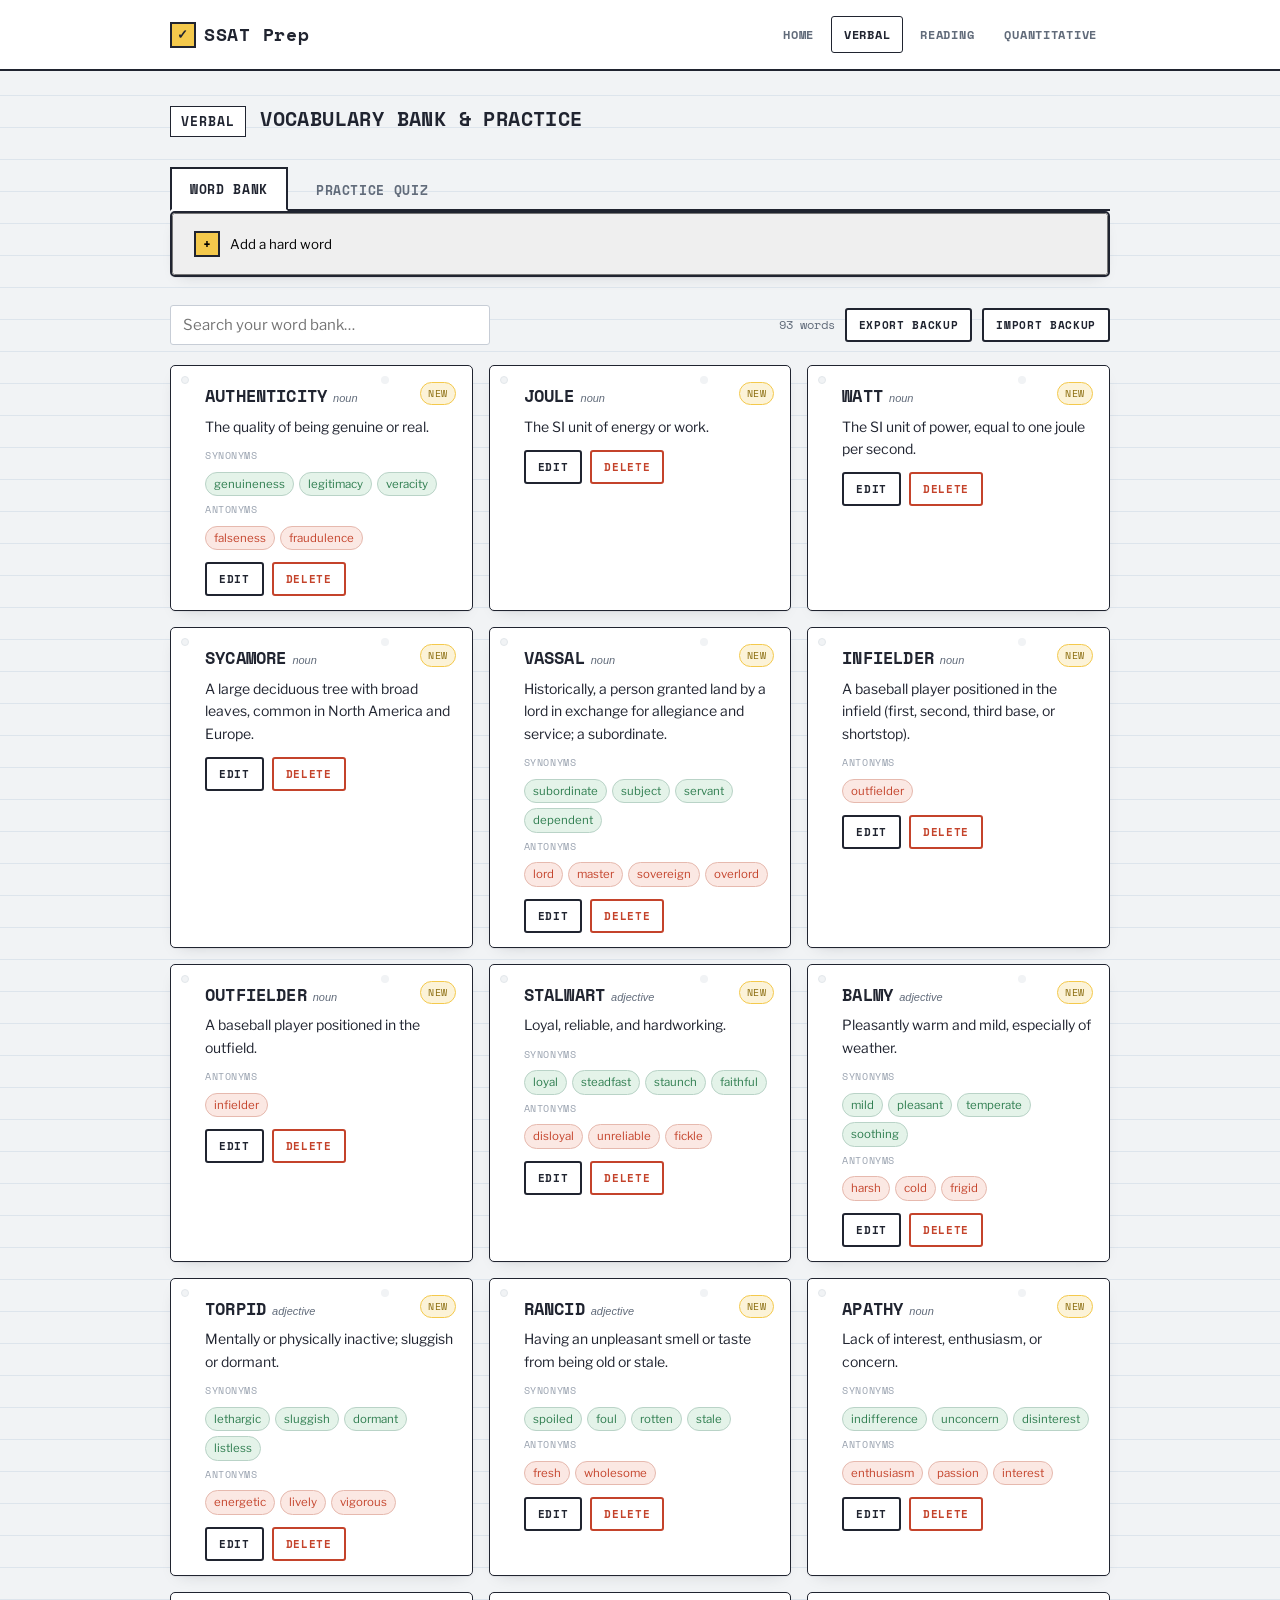
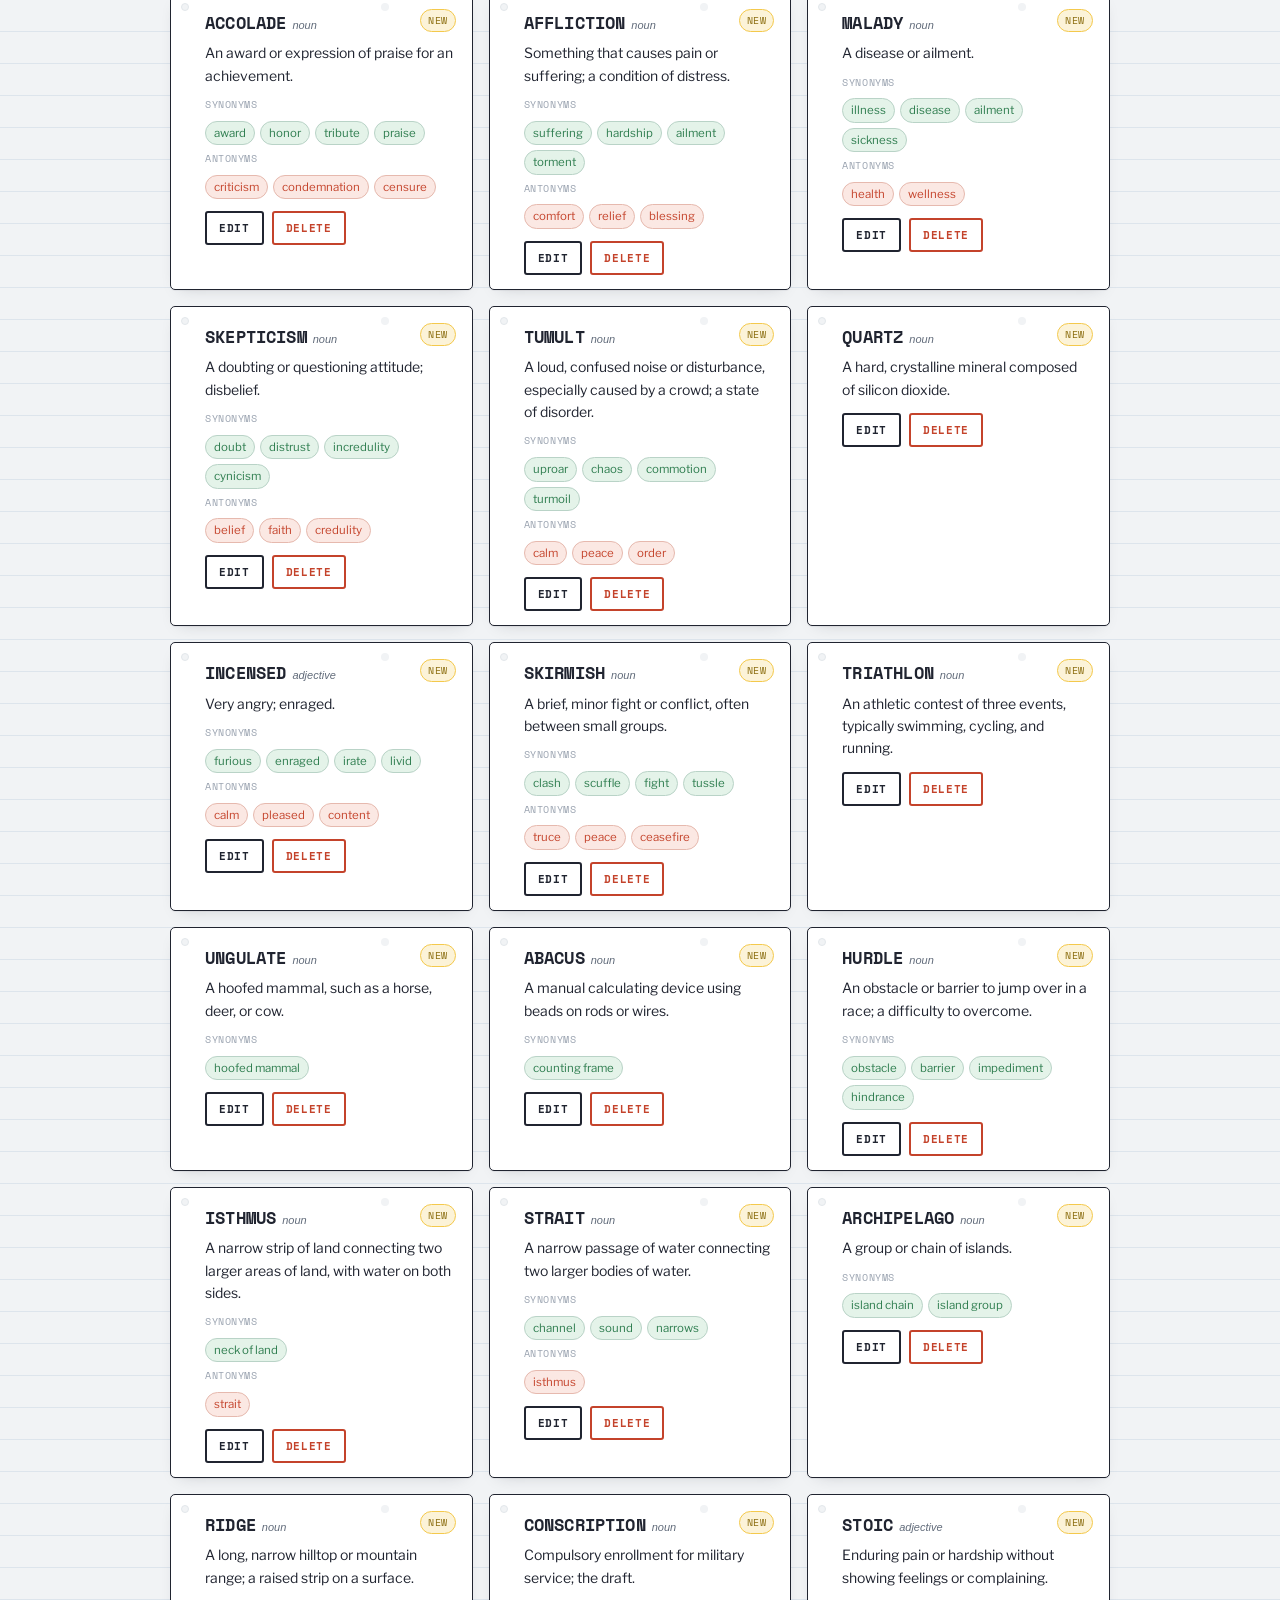
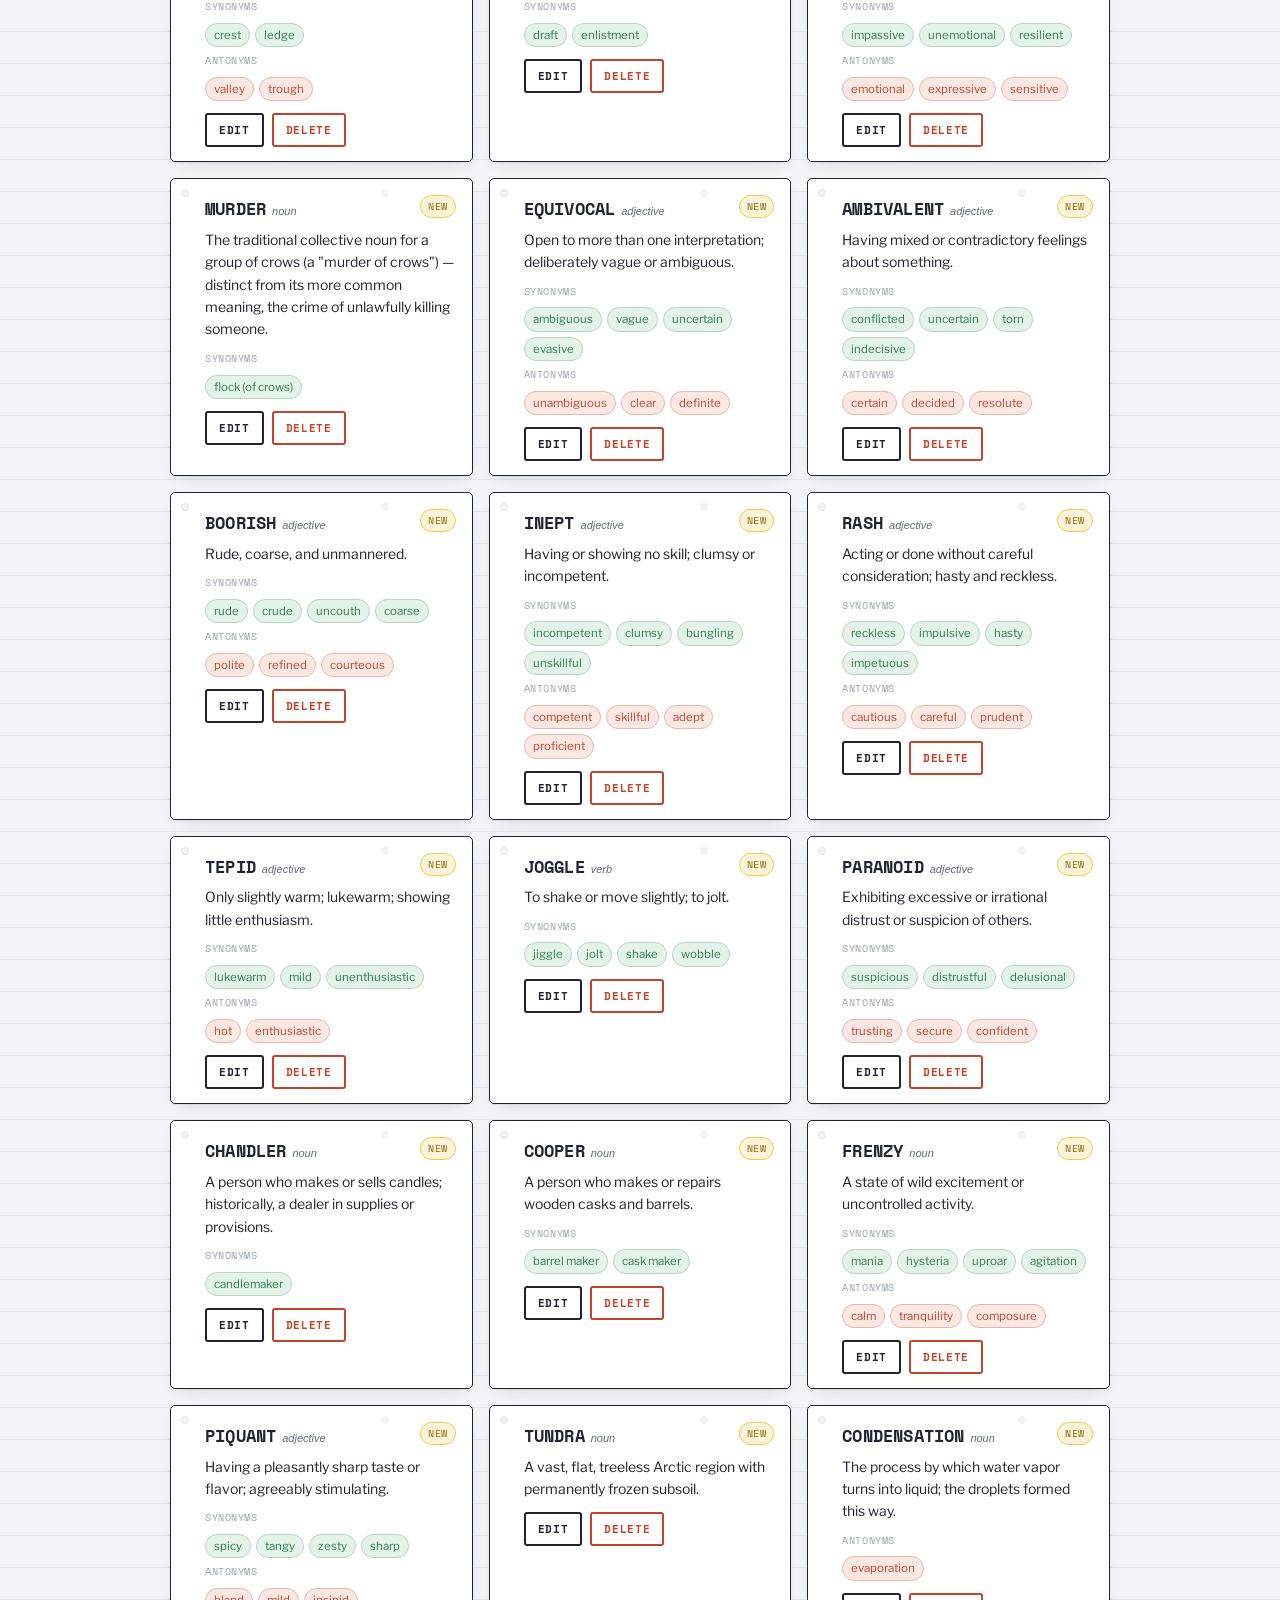
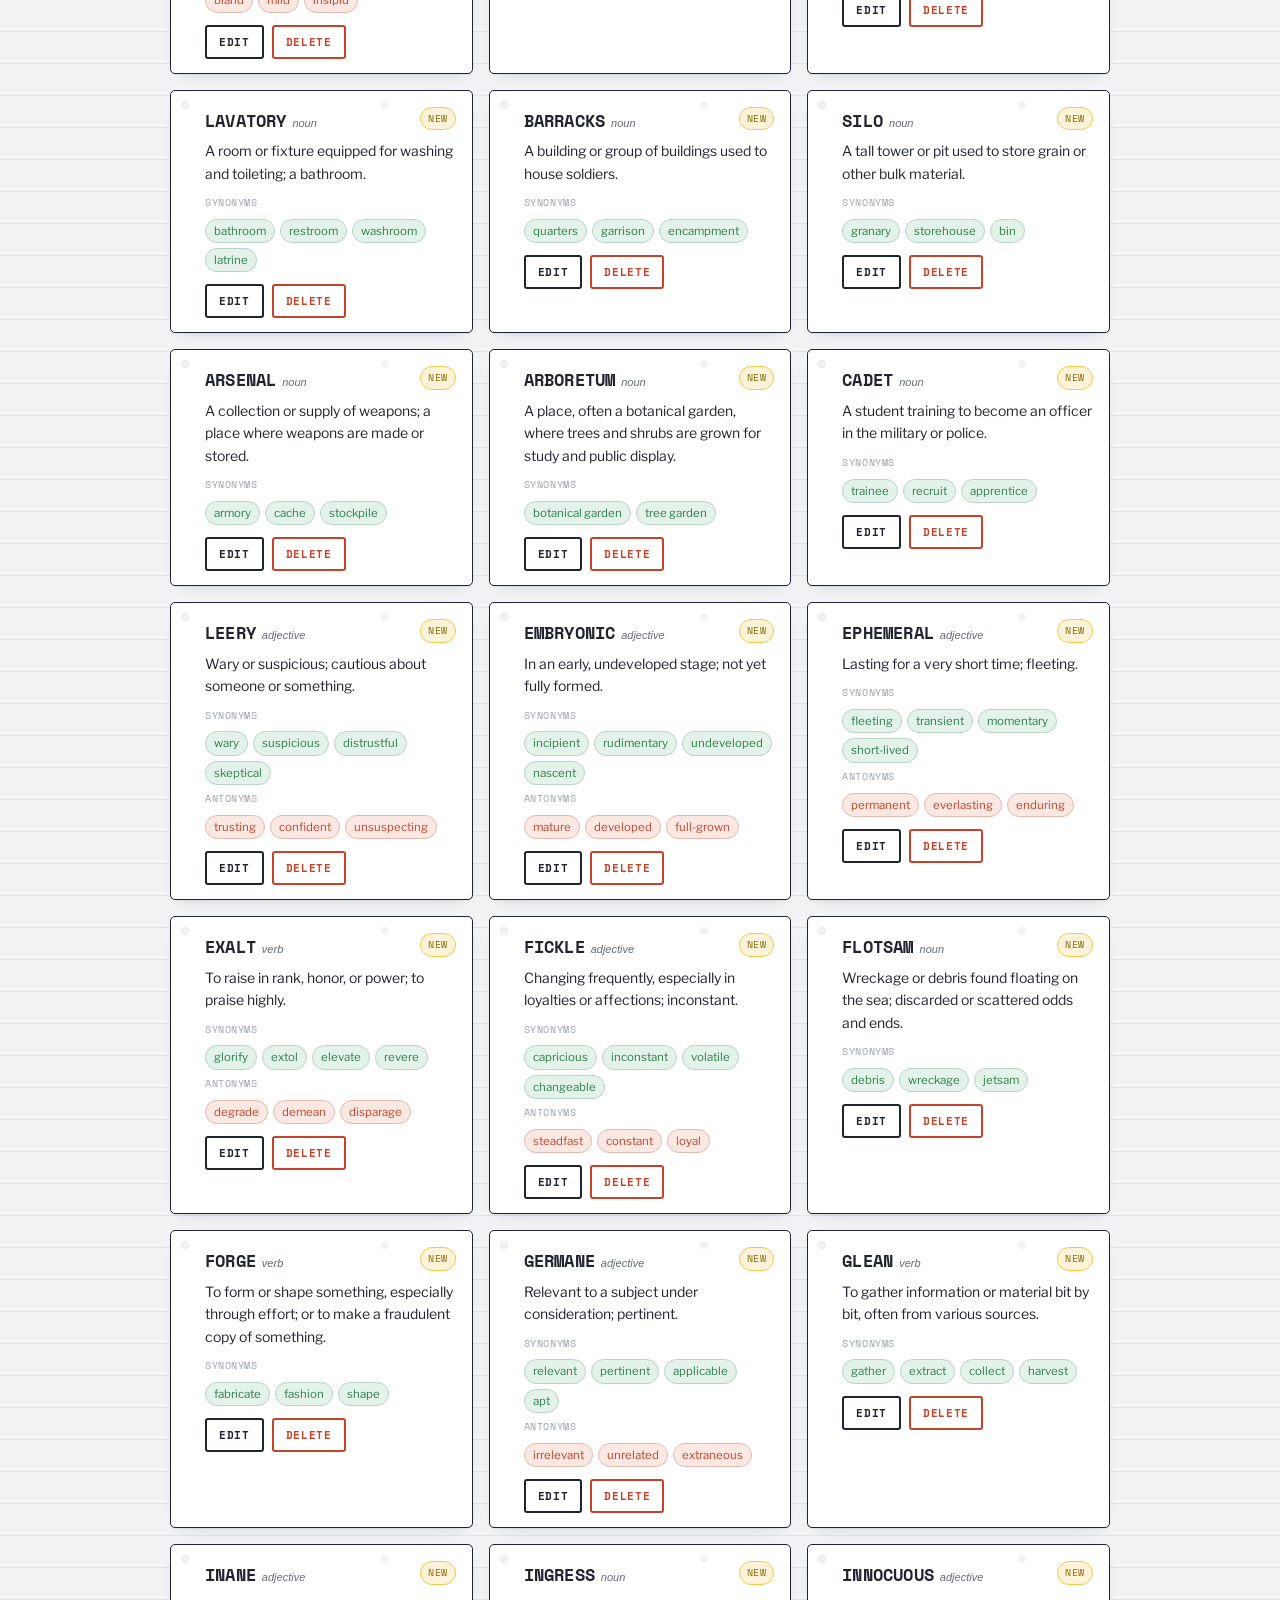
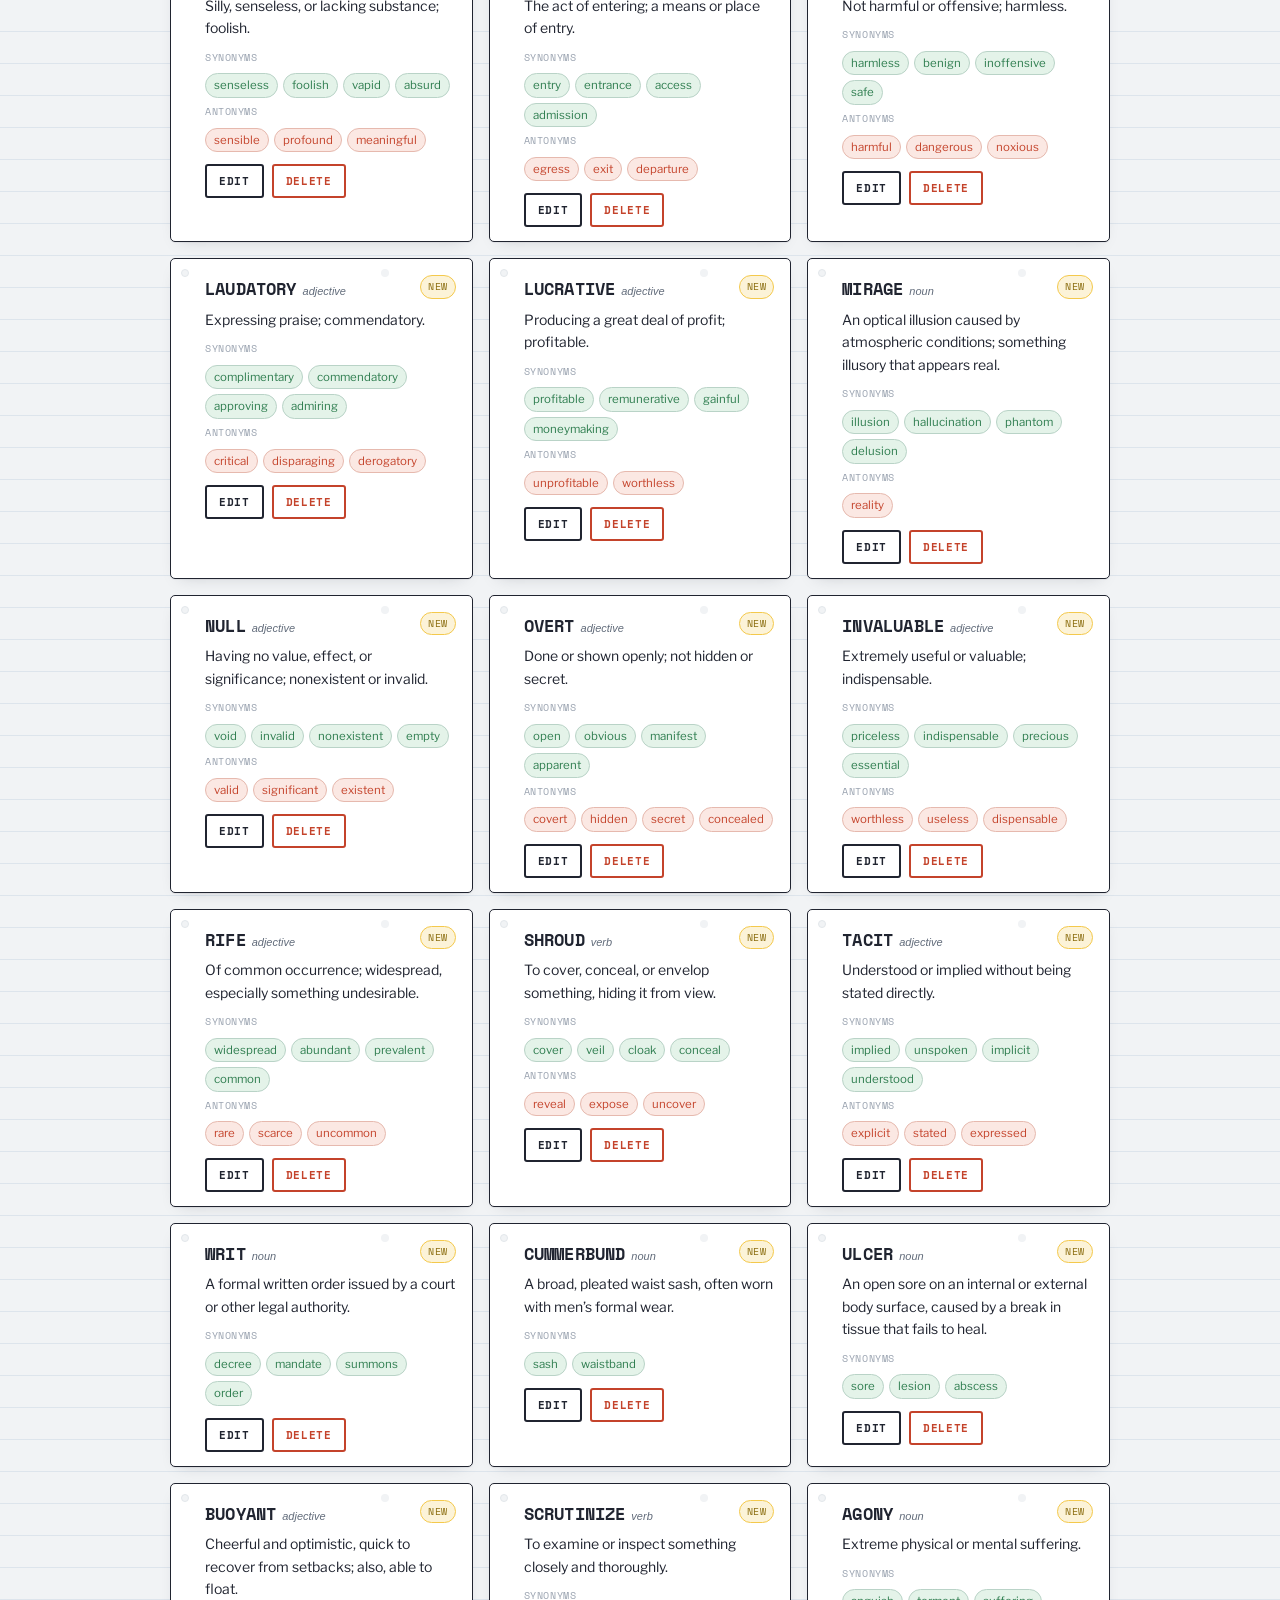
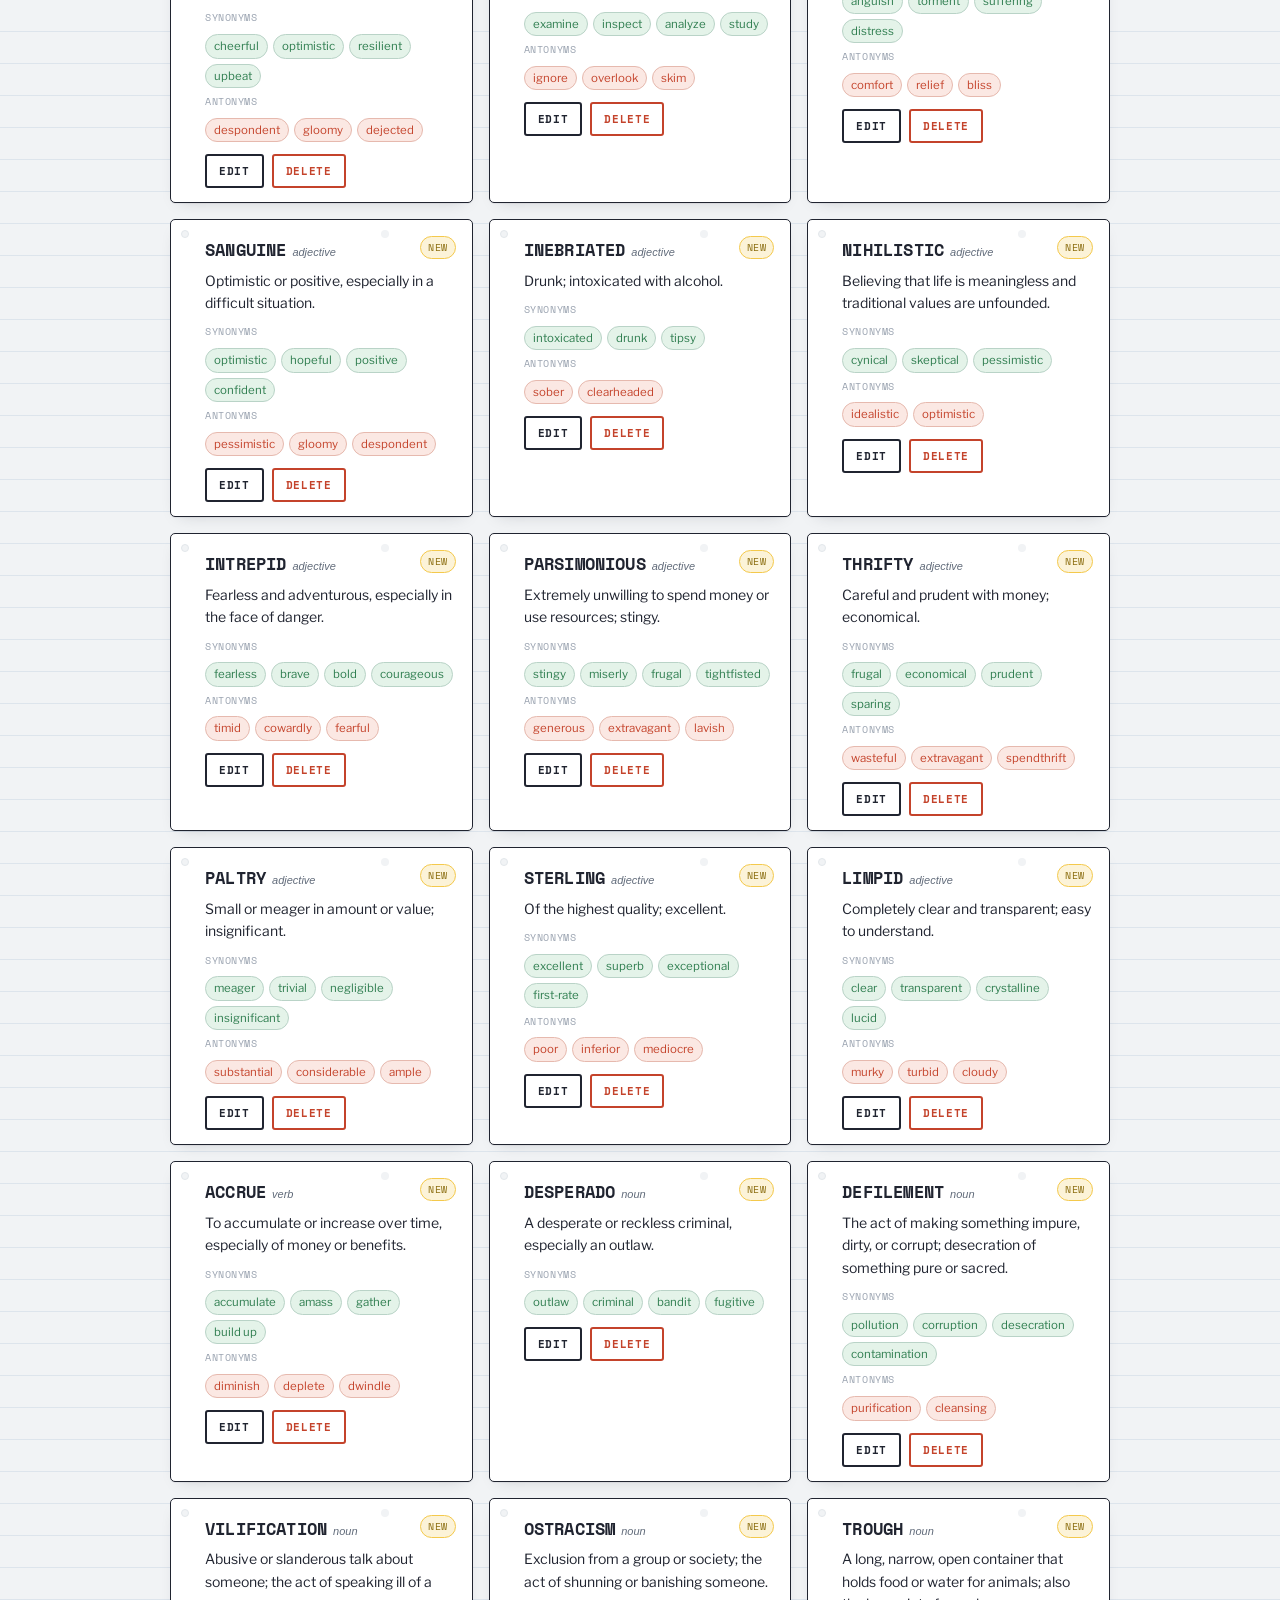
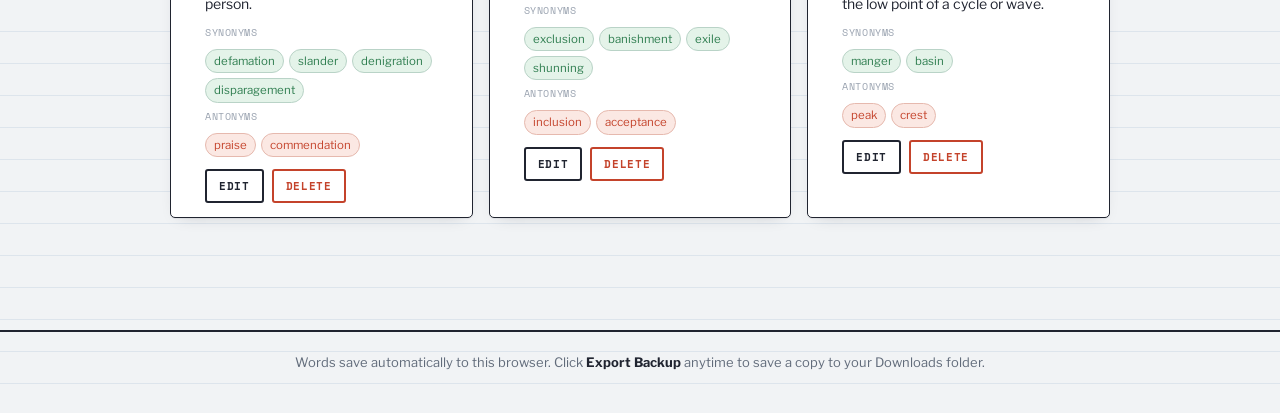
==== commit 21abea52: "Add analogy quiz type Co-Authored-By: Claude Opus 5 (1M context) <noreply@anthropic.com>" ====
--- a/verbal.html
+++ b/verbal.html
@@ -123,6 +123,7 @@
               <div class="checkbox-row"><input type="radio" name="quiz-type" id="qt-meaning" checked><label for="qt-meaning">Meaning &mdash; pick the definition</label></div>
               <div class="checkbox-row" style="margin-top:8px;"><input type="radio" name="quiz-type" id="qt-synonym"><label for="qt-synonym">Synonym &mdash; pick the word that means the same</label></div>
               <div class="checkbox-row" style="margin-top:8px;"><input type="radio" name="quiz-type" id="qt-antonym"><label for="qt-antonym">Antonym &mdash; pick the word that means the opposite</label></div>
+              <div class="checkbox-row" style="margin-top:8px;"><input type="radio" name="quiz-type" id="qt-analogy"><label for="qt-analogy">Analogy &mdash; A is to B as C is to ___</label></div>
             </fieldset>
 
             <div class="field" style="max-width: 220px; margin-top: 20px;">
--- a/css/styles.css
+++ b/css/styles.css
@@ -809,6 +809,12 @@
   word-break: break-word;
 }
 
+.quiz-target.is-analogy {
+  font-size: 21px;
+  letter-spacing: 0.01em;
+  line-height: 1.5;
+}
+
 .bubble-list {
   display: flex;
   flex-direction: column;
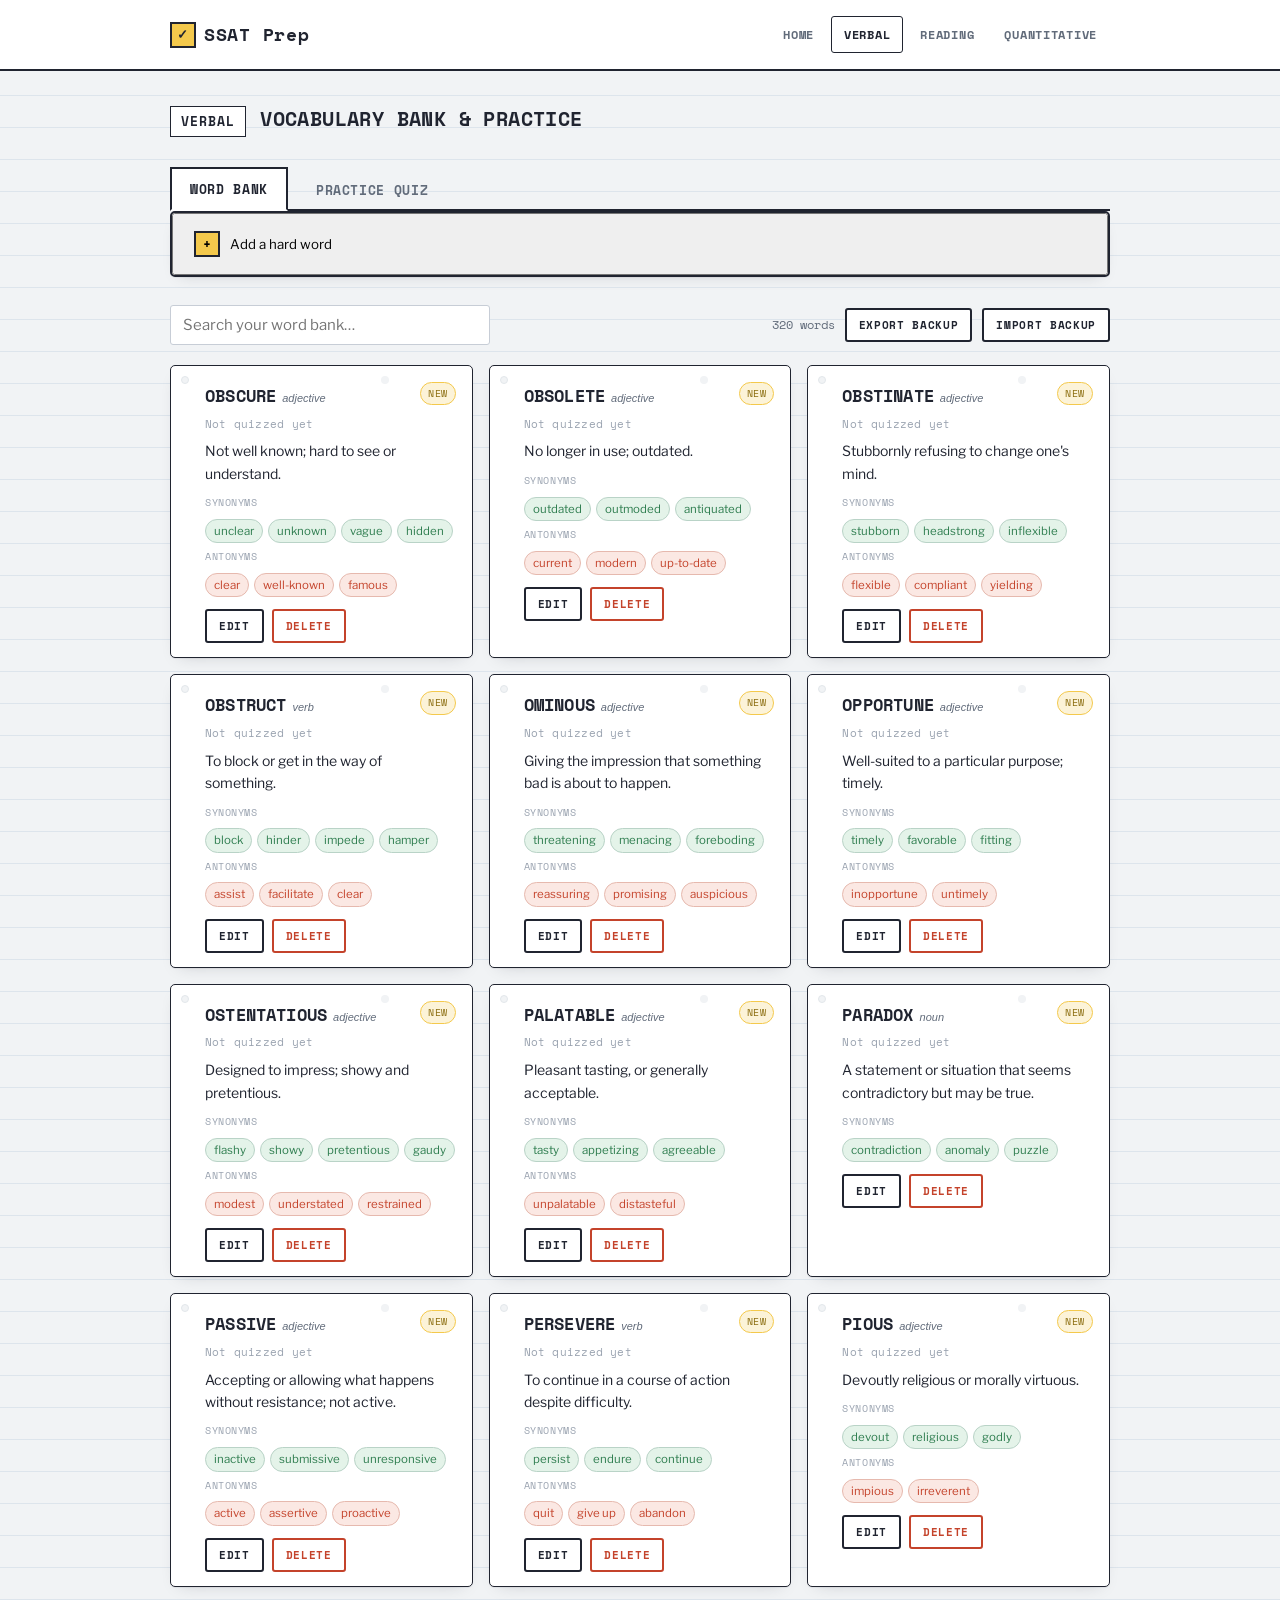
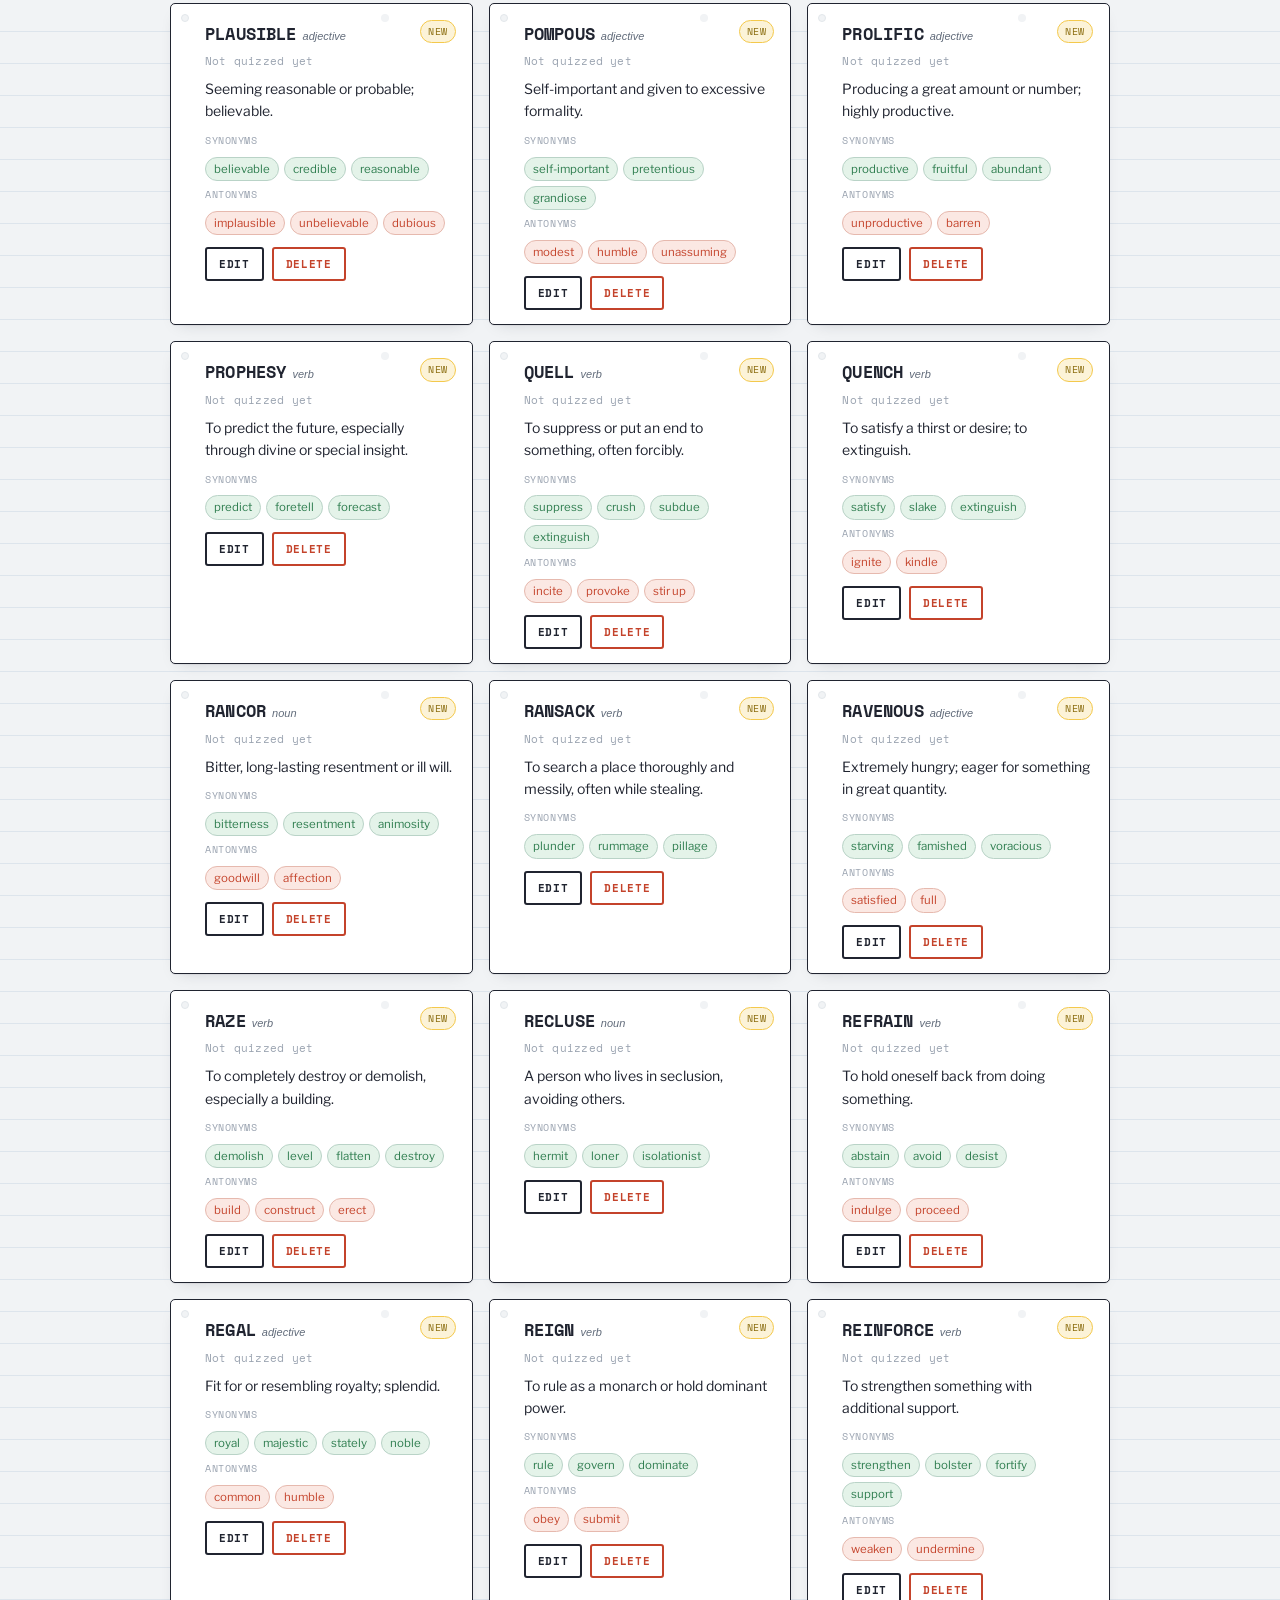
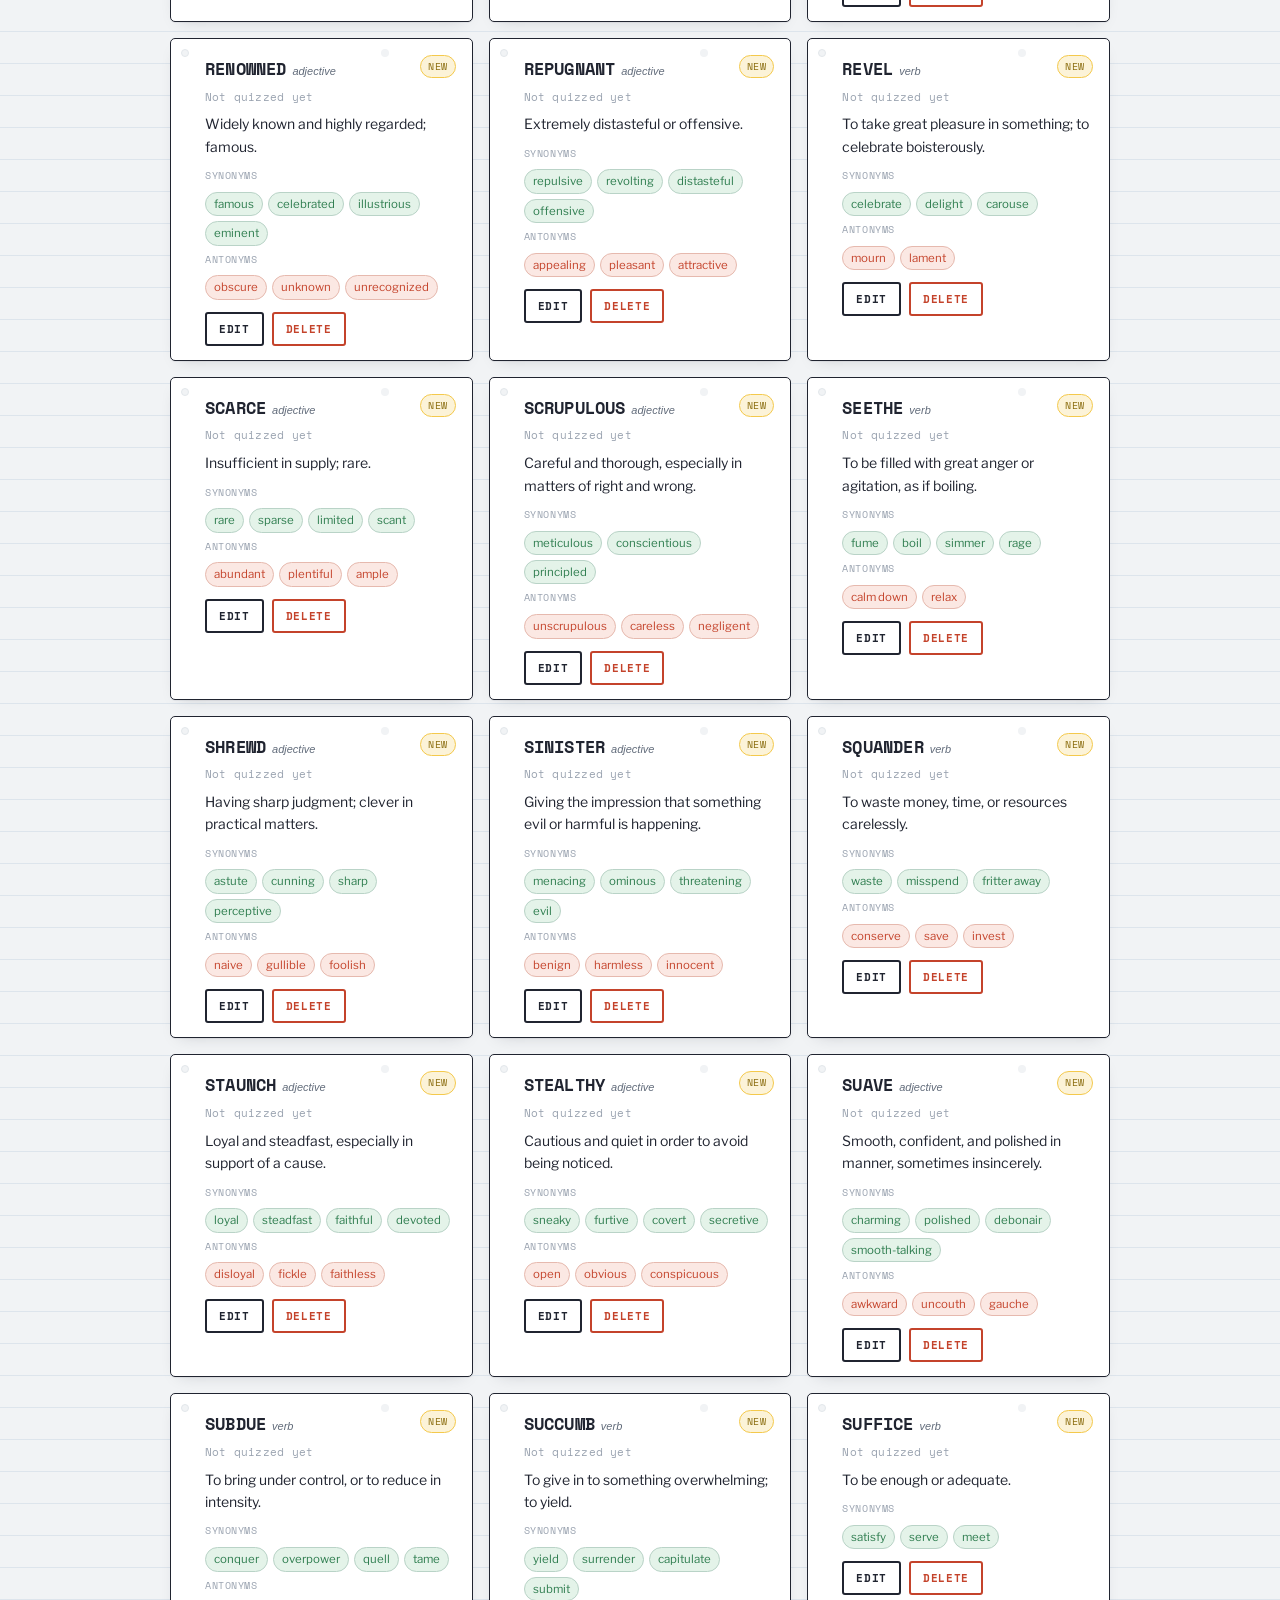
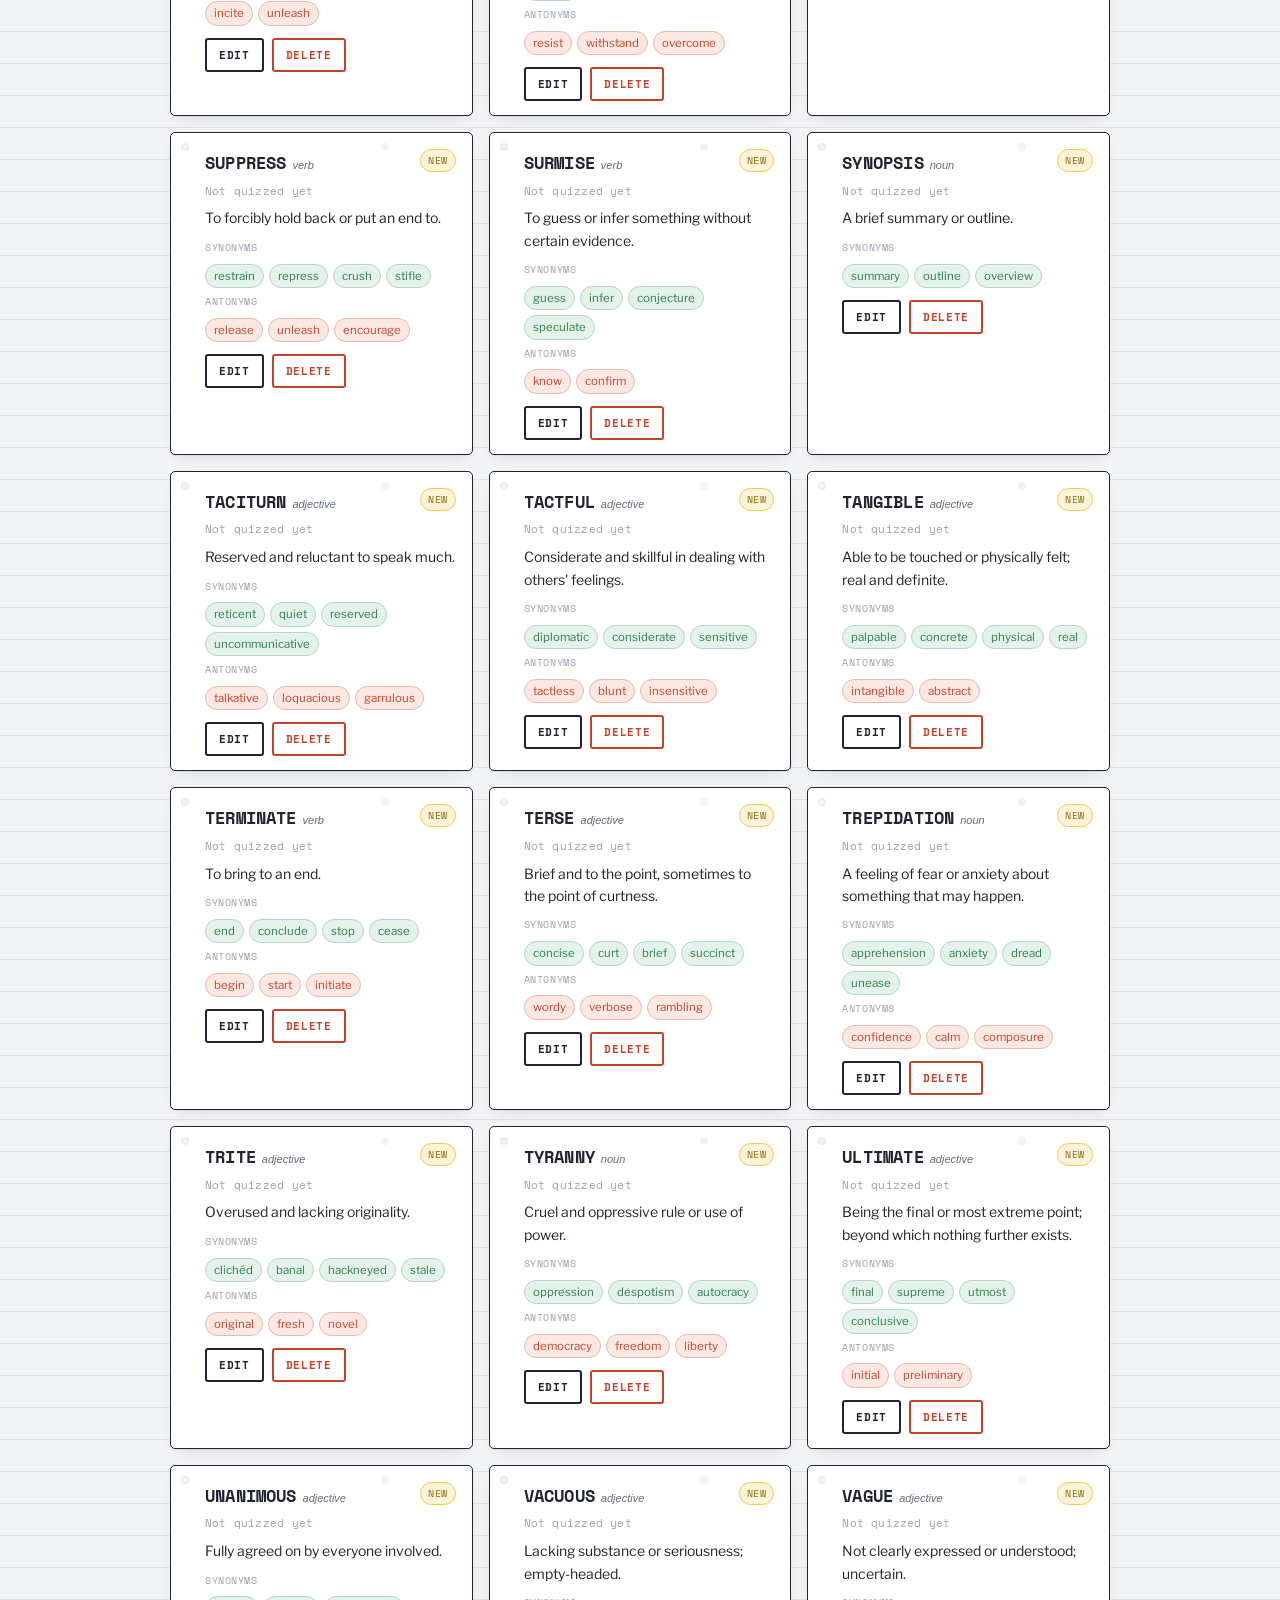
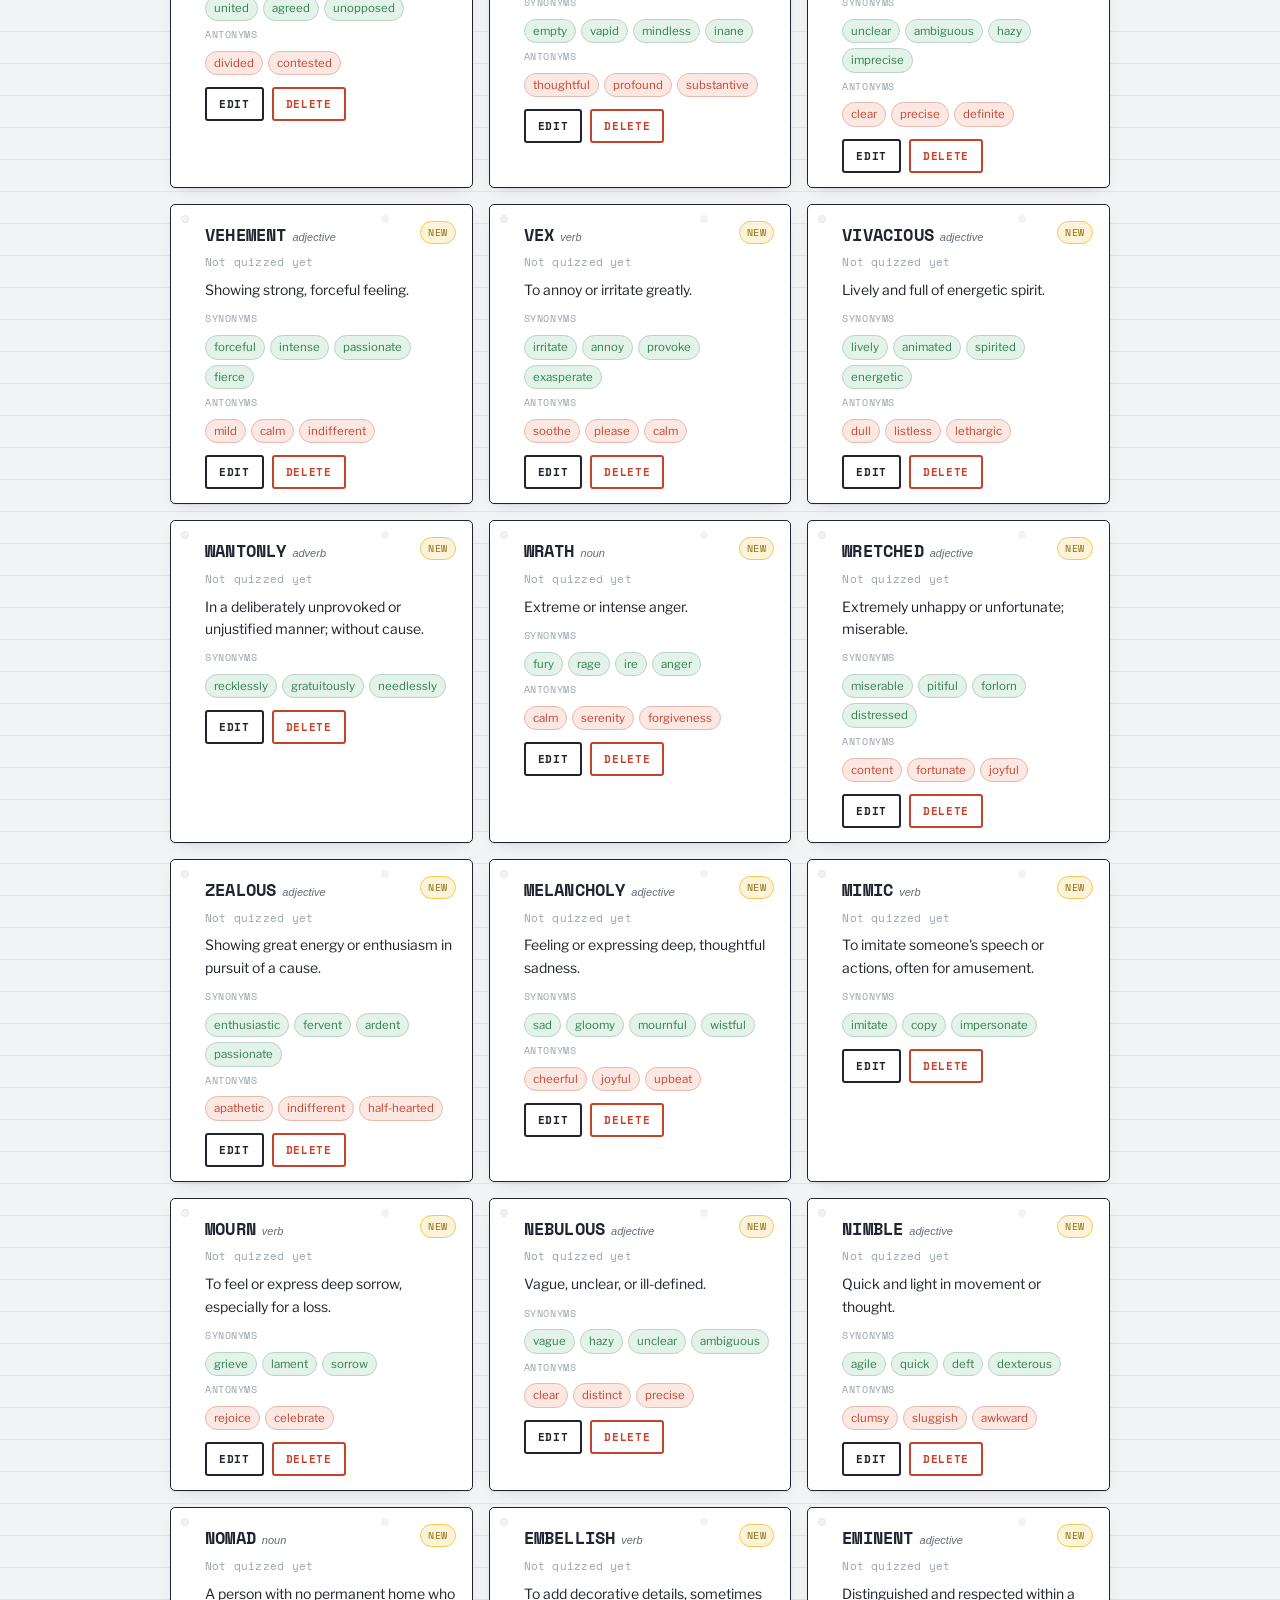
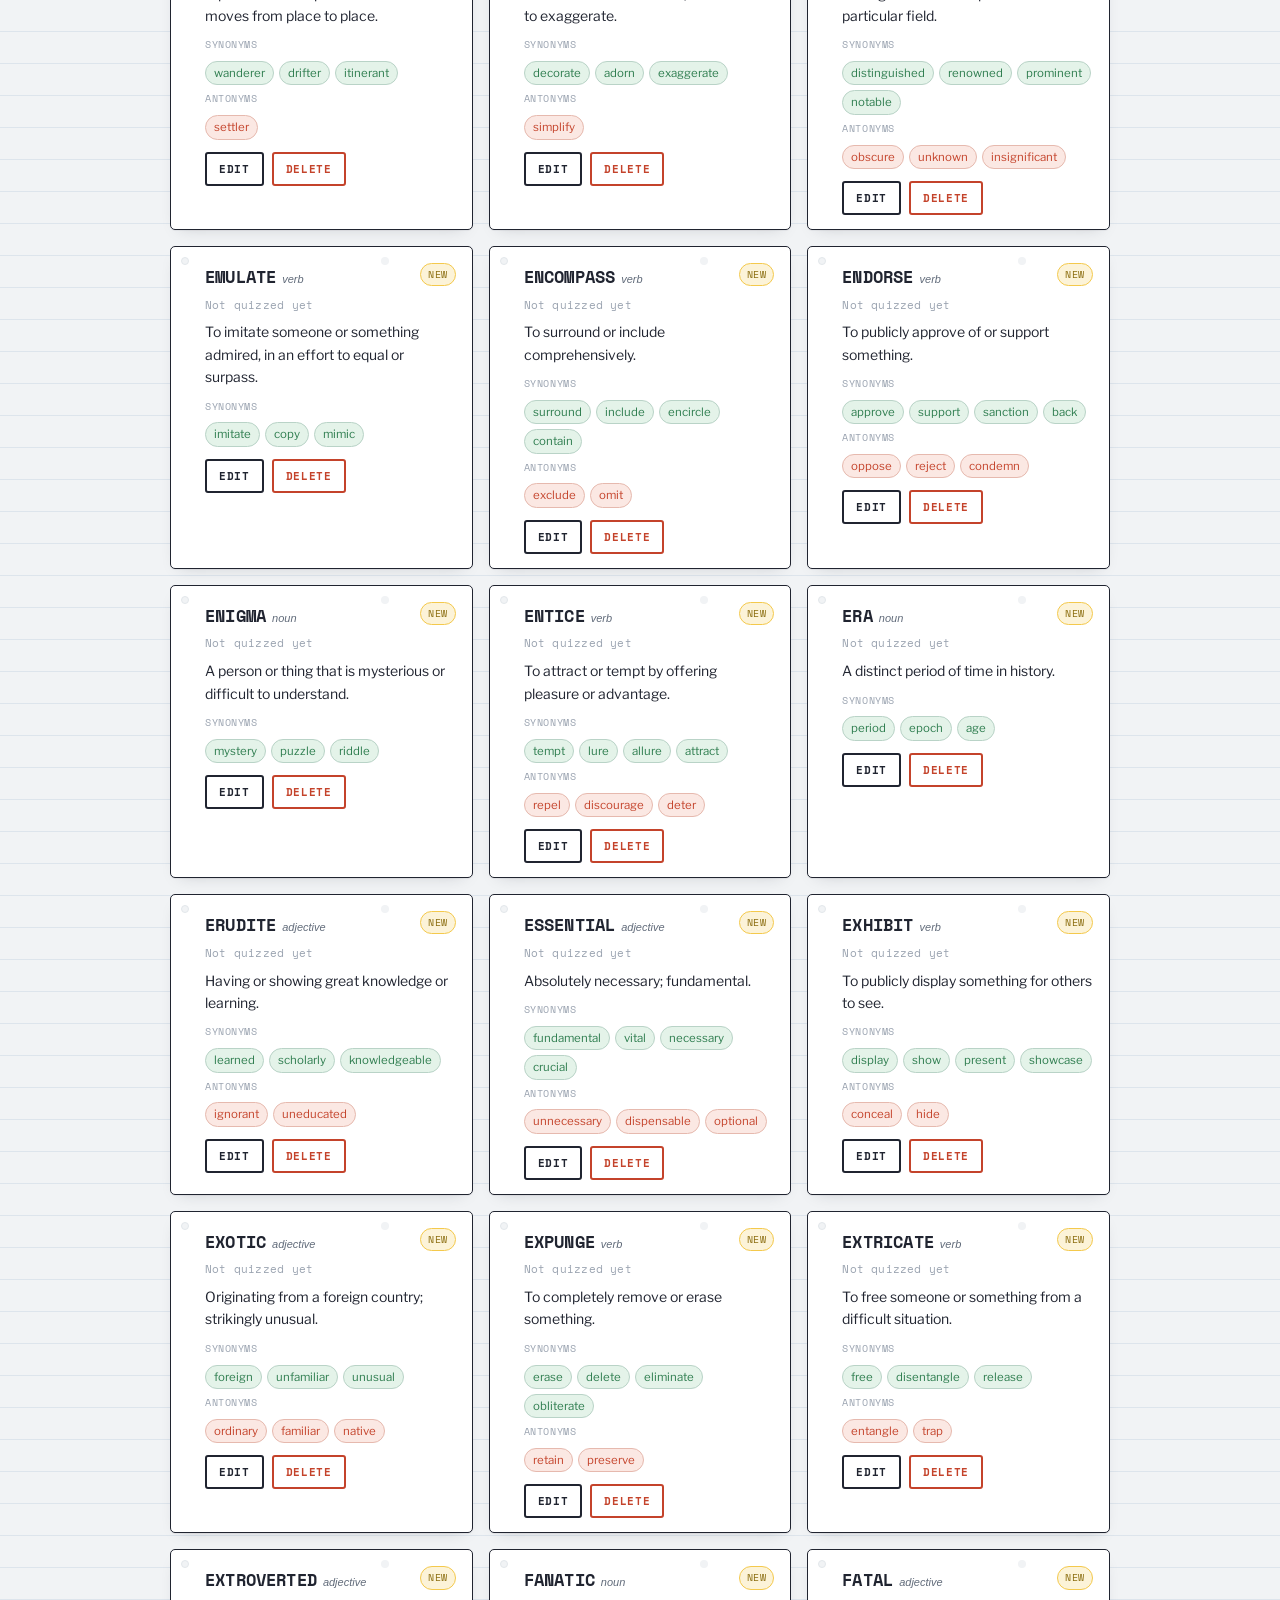
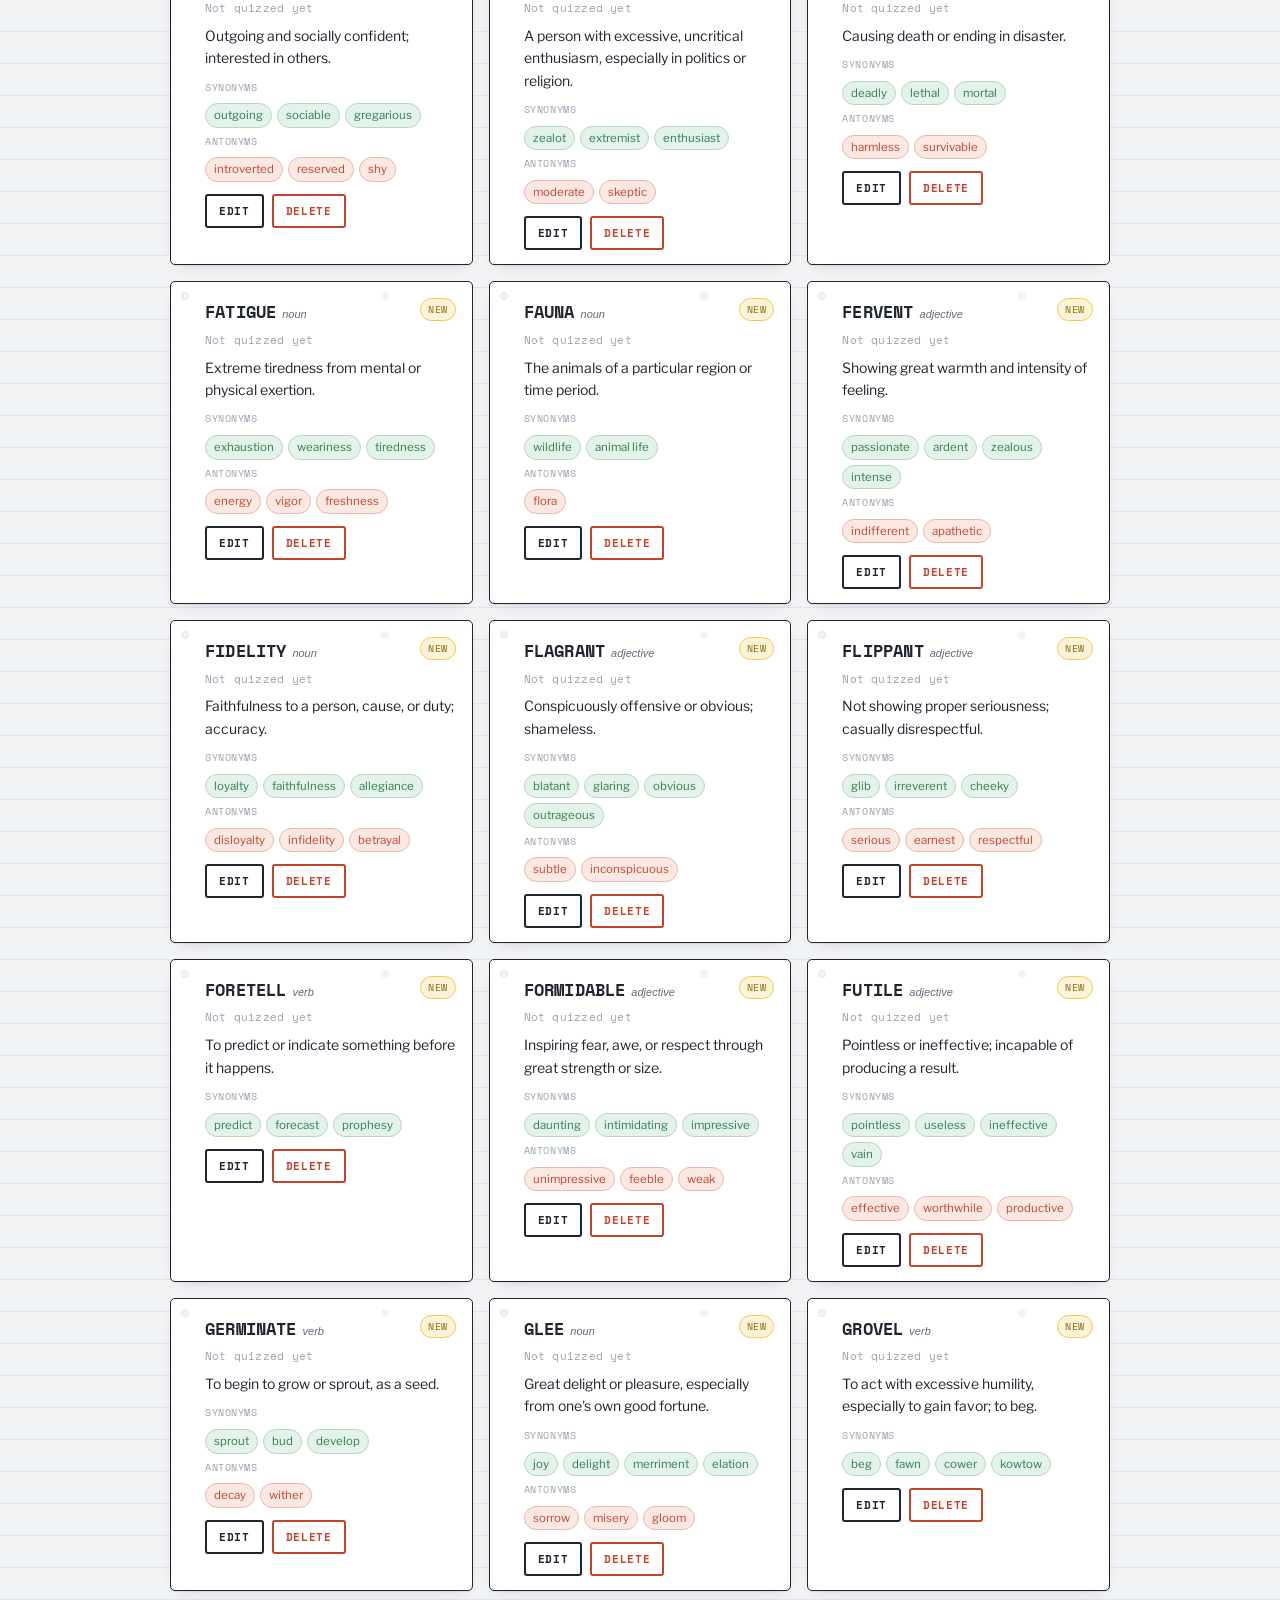
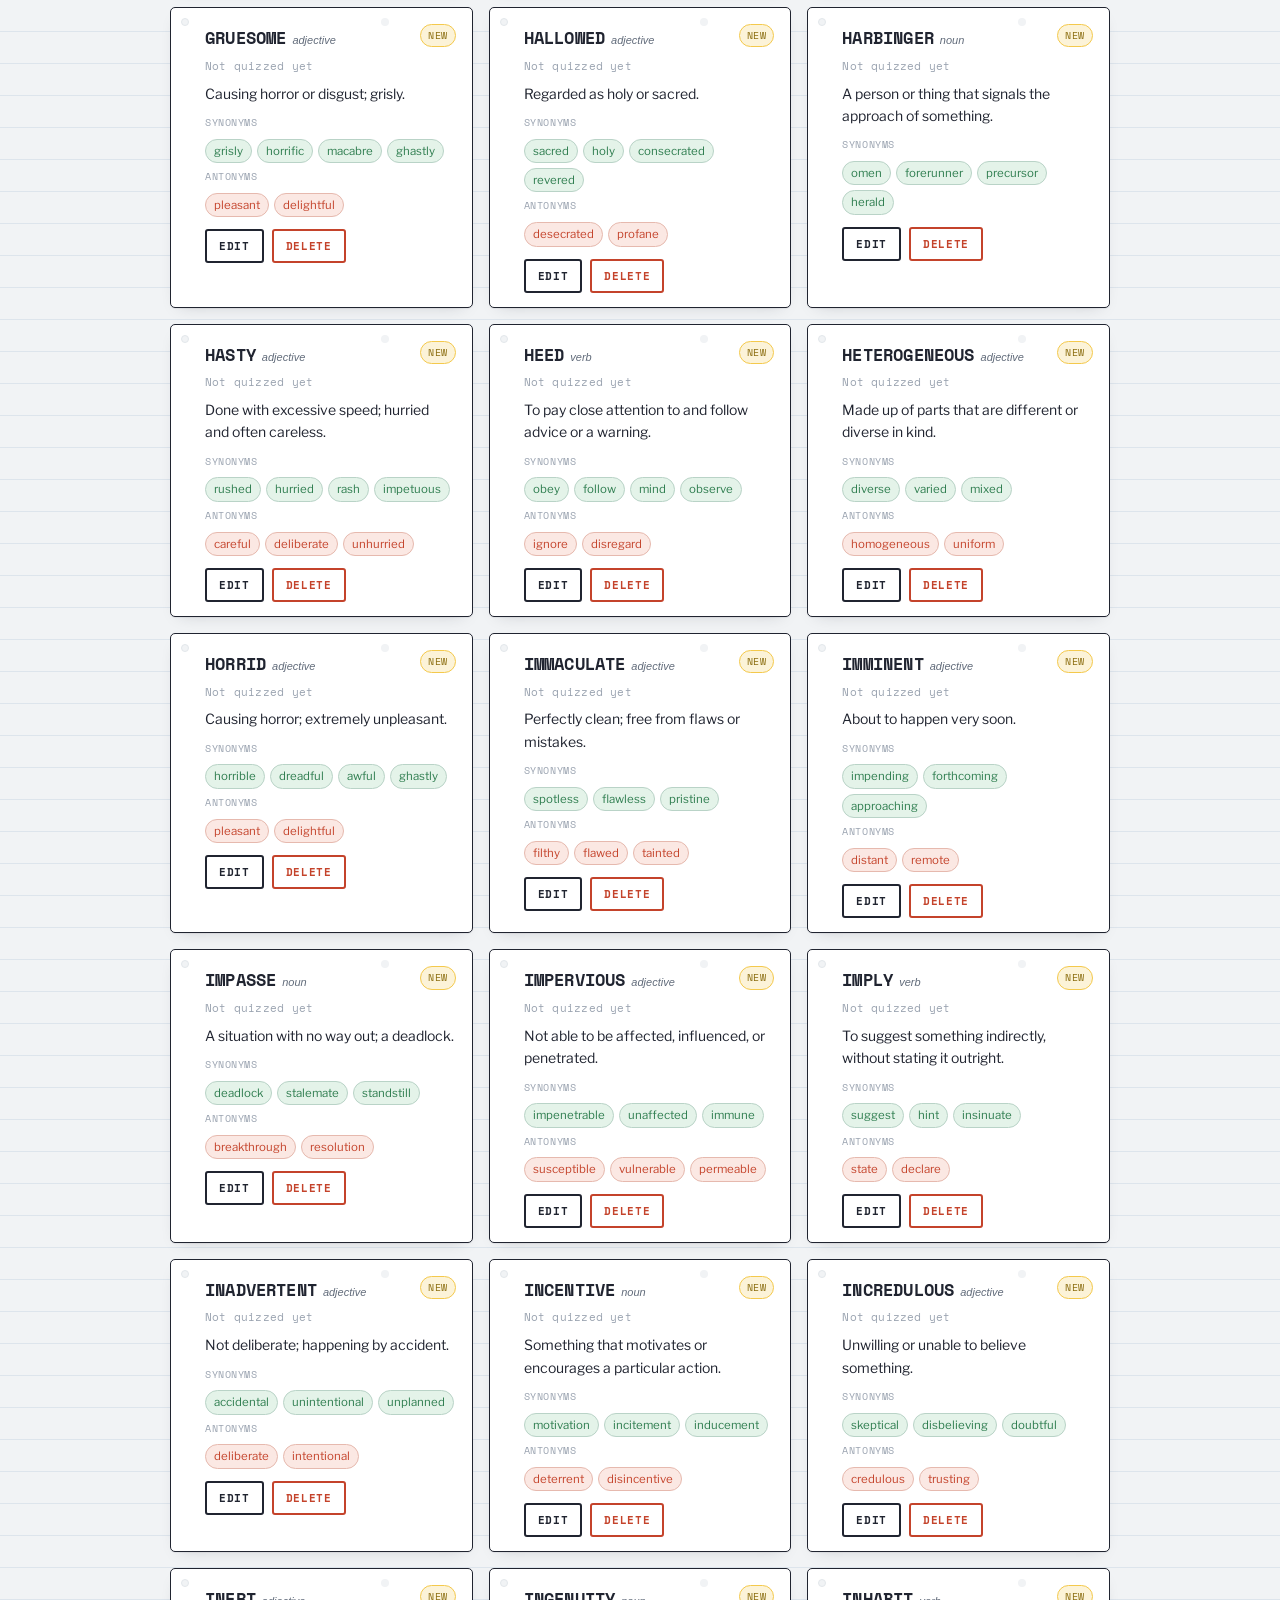
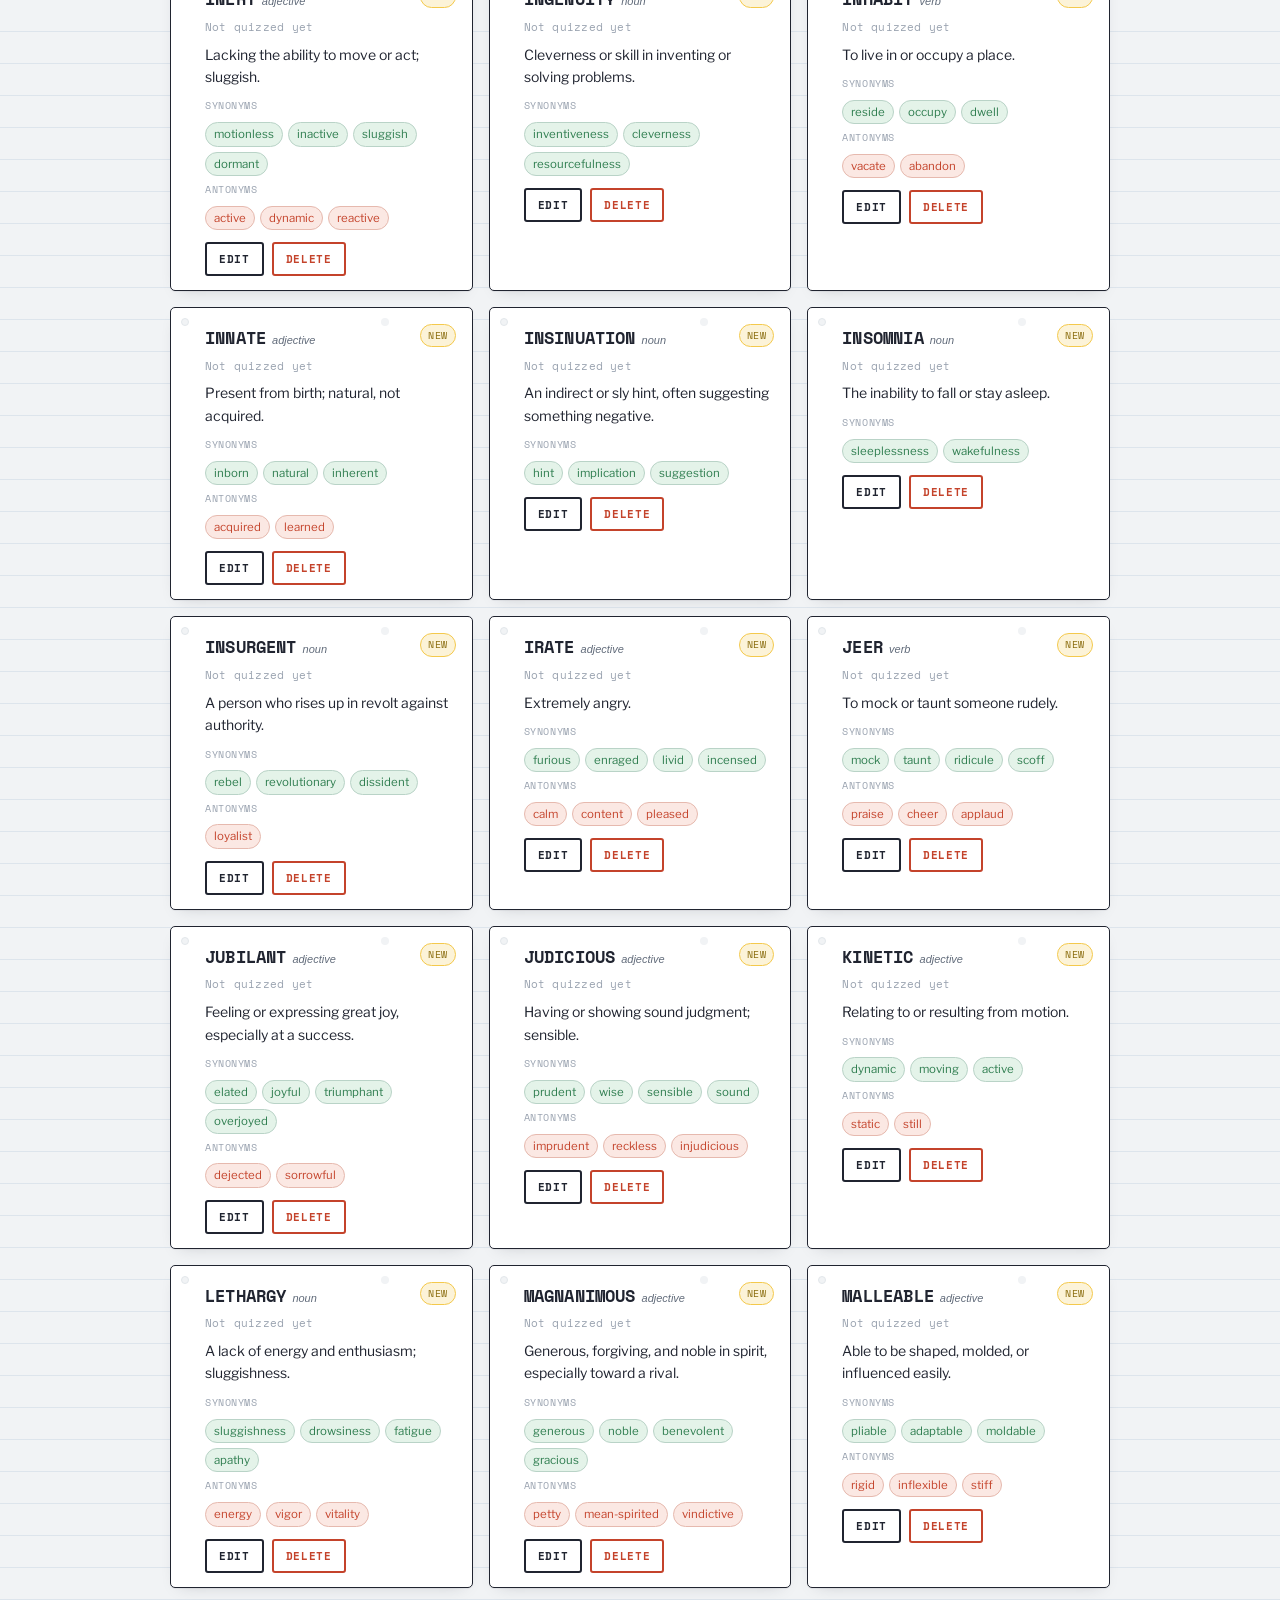
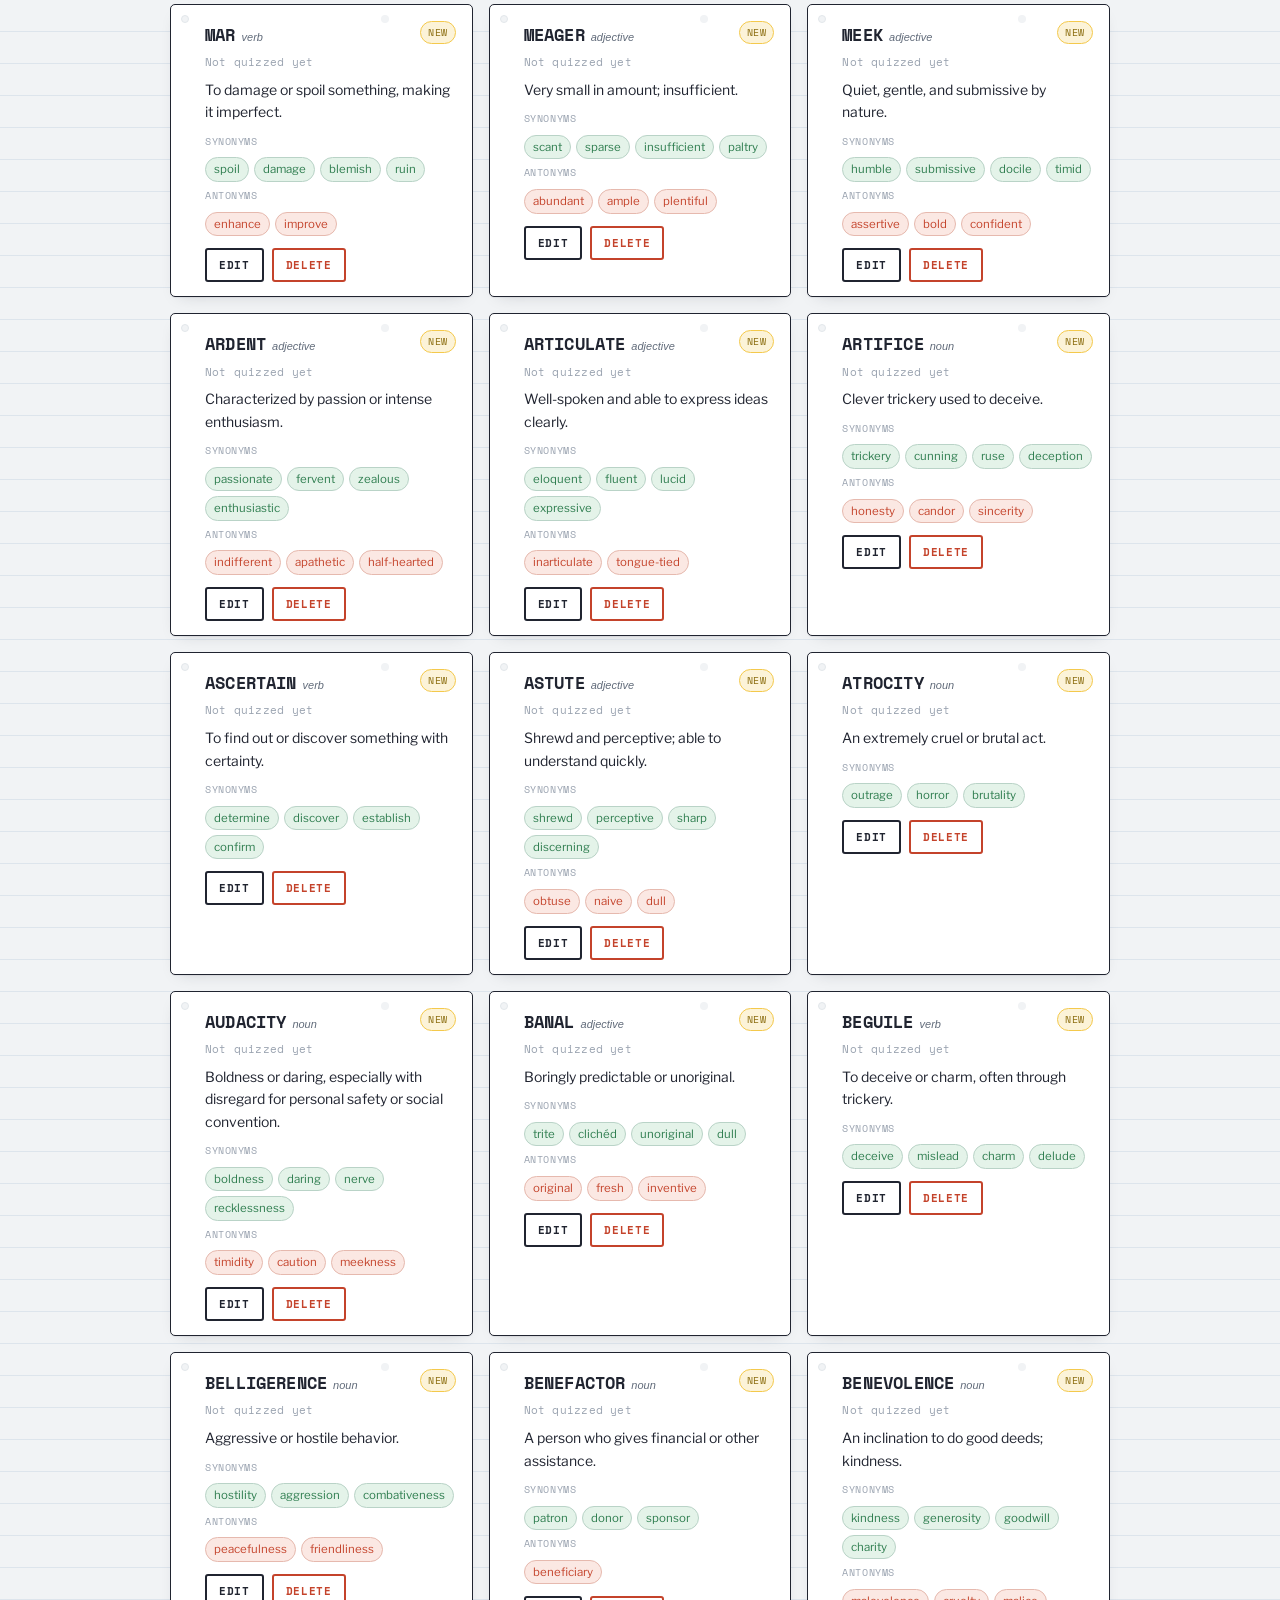
==== commit 3a1b1d00: "Show per-word quiz accuracy; weight quiz selection toward weak words Co-Authored-By: Claude Opus 5 (" ====
--- a/verbal.html
+++ b/verbal.html
@@ -141,6 +141,8 @@
               <label for="qt-learning-only">Focus on words I haven't mastered yet</label>
             </div>
 
+            <p class="text-soft" style="font-size: 12px; margin-top: 10px;">Quizzes already lean toward words you've gotten wrong more often — this checkbox excludes mastered words entirely on top of that.</p>
+
             <p class="lookup-status" id="quiz-setup-status" aria-live="polite" style="margin-top: 14px;"></p>
 
             <div class="btn-row" style="margin-top: 18px;">
--- a/css/styles.css
+++ b/css/styles.css
@@ -718,6 +718,14 @@
 .badge-learning { background: var(--pencil-tint); color: var(--pencil-dark); border-color: var(--pencil); }
 .badge-mastered { background: var(--correct-tint); color: var(--correct); border-color: var(--correct); }
 
+.word-card .quiz-stat-line {
+  font-family: var(--font-display);
+  font-size: 10.5px;
+  color: var(--ink-faint);
+  margin: 0 0 8px 18px;
+  letter-spacing: 0.02em;
+}
+
 .word-card .meaning {
   font-size: 14px;
   color: var(--ink);
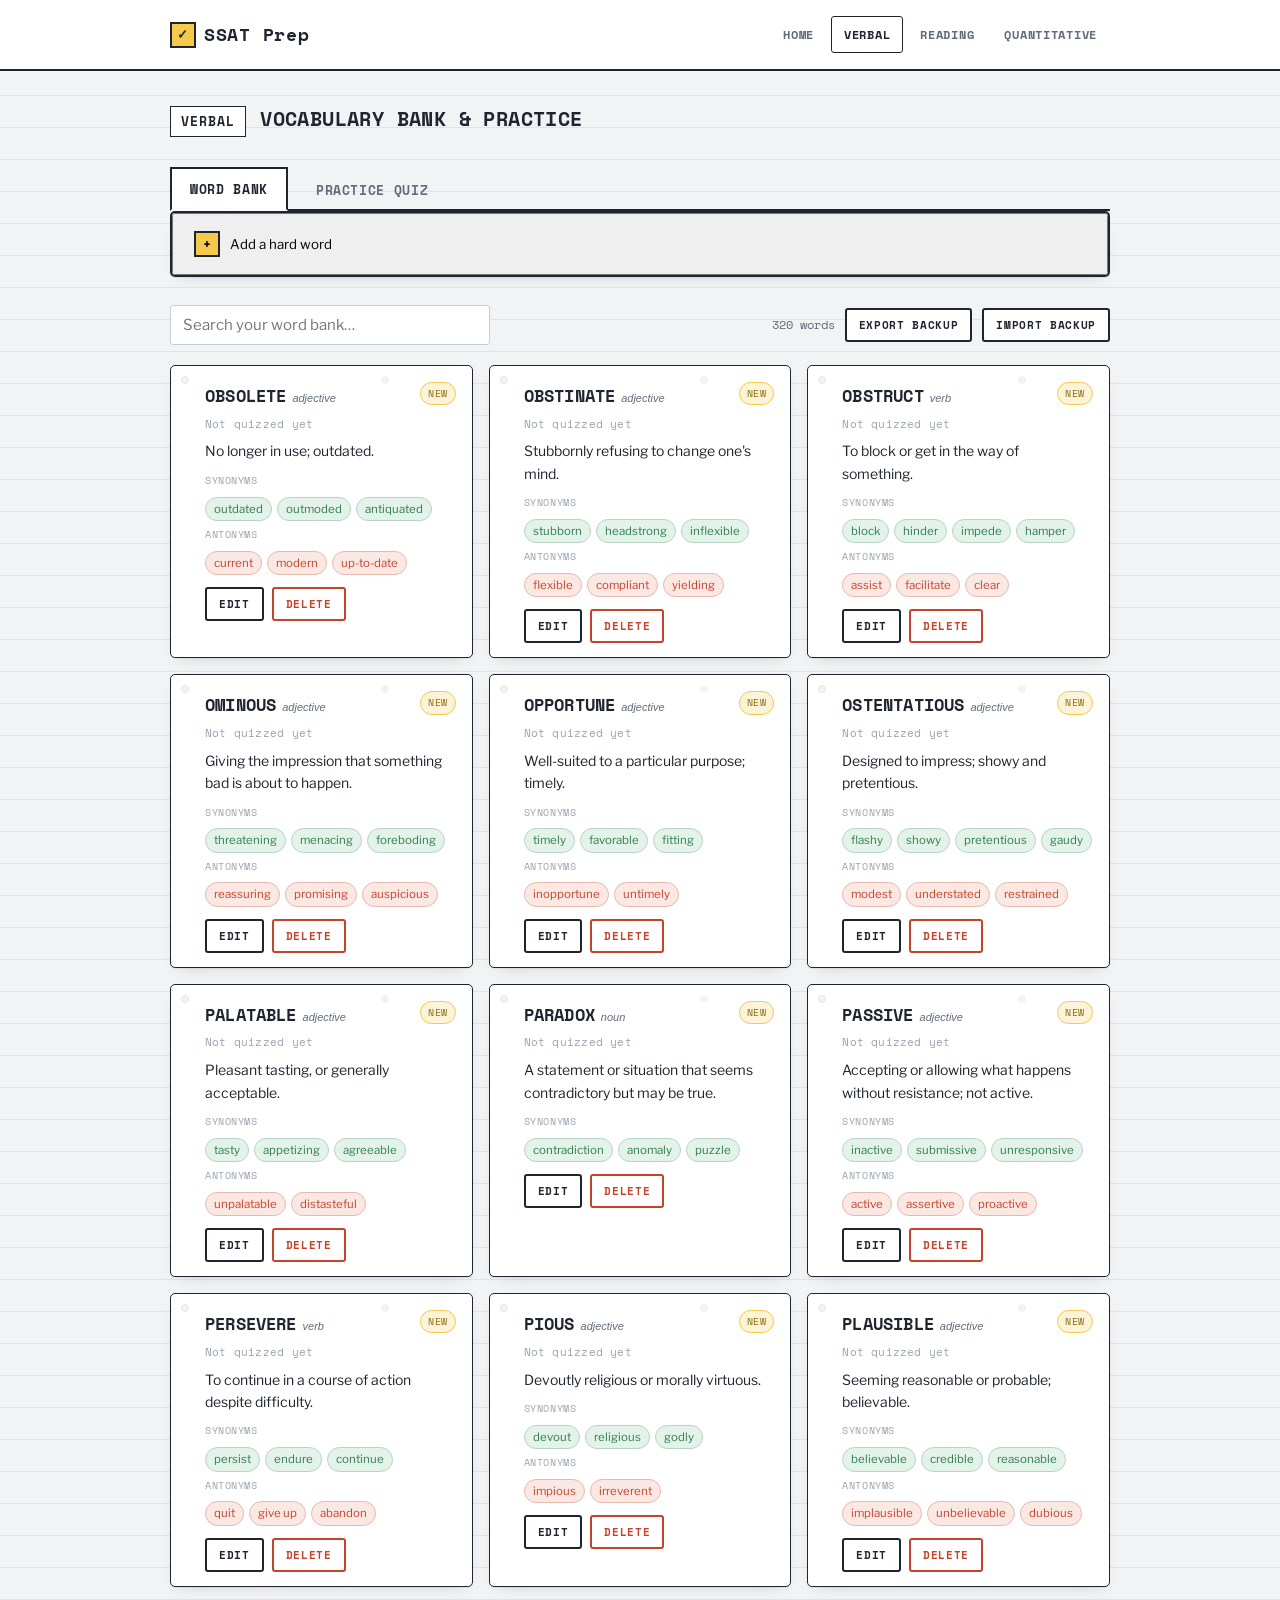
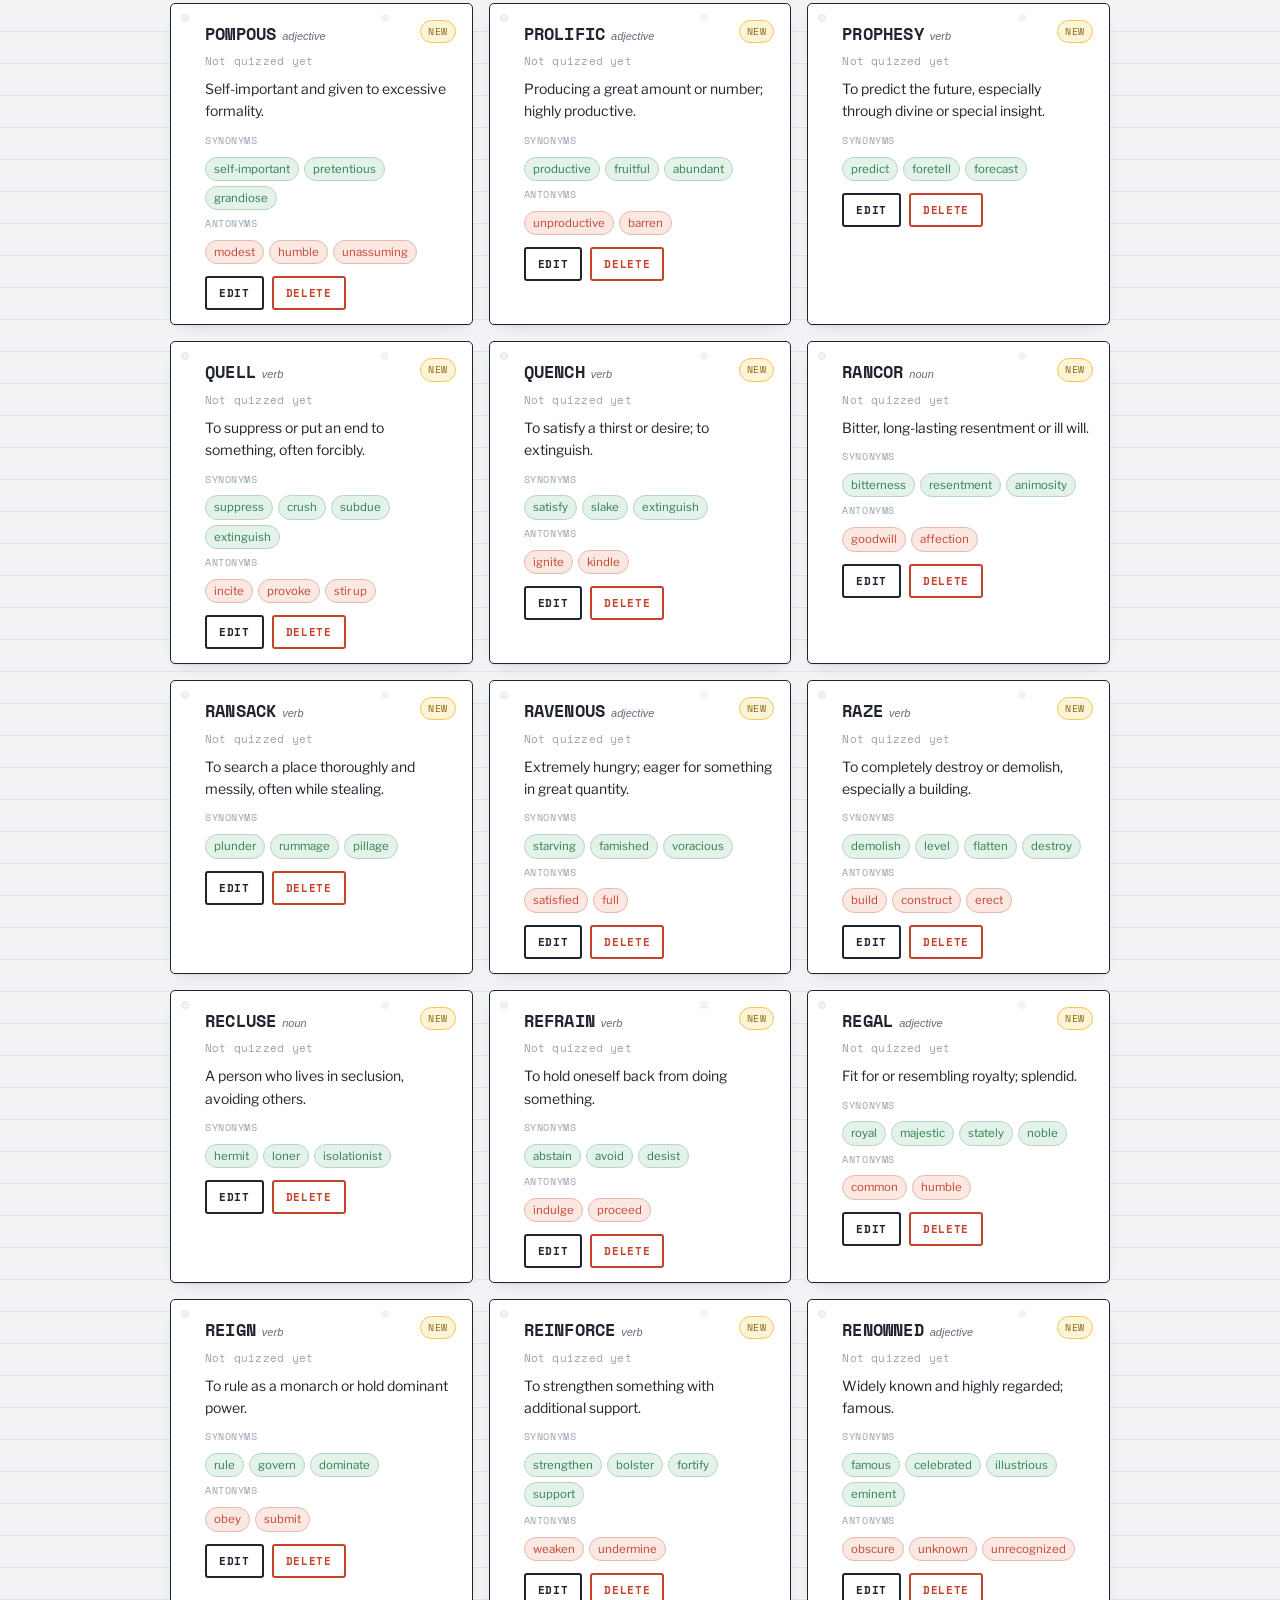
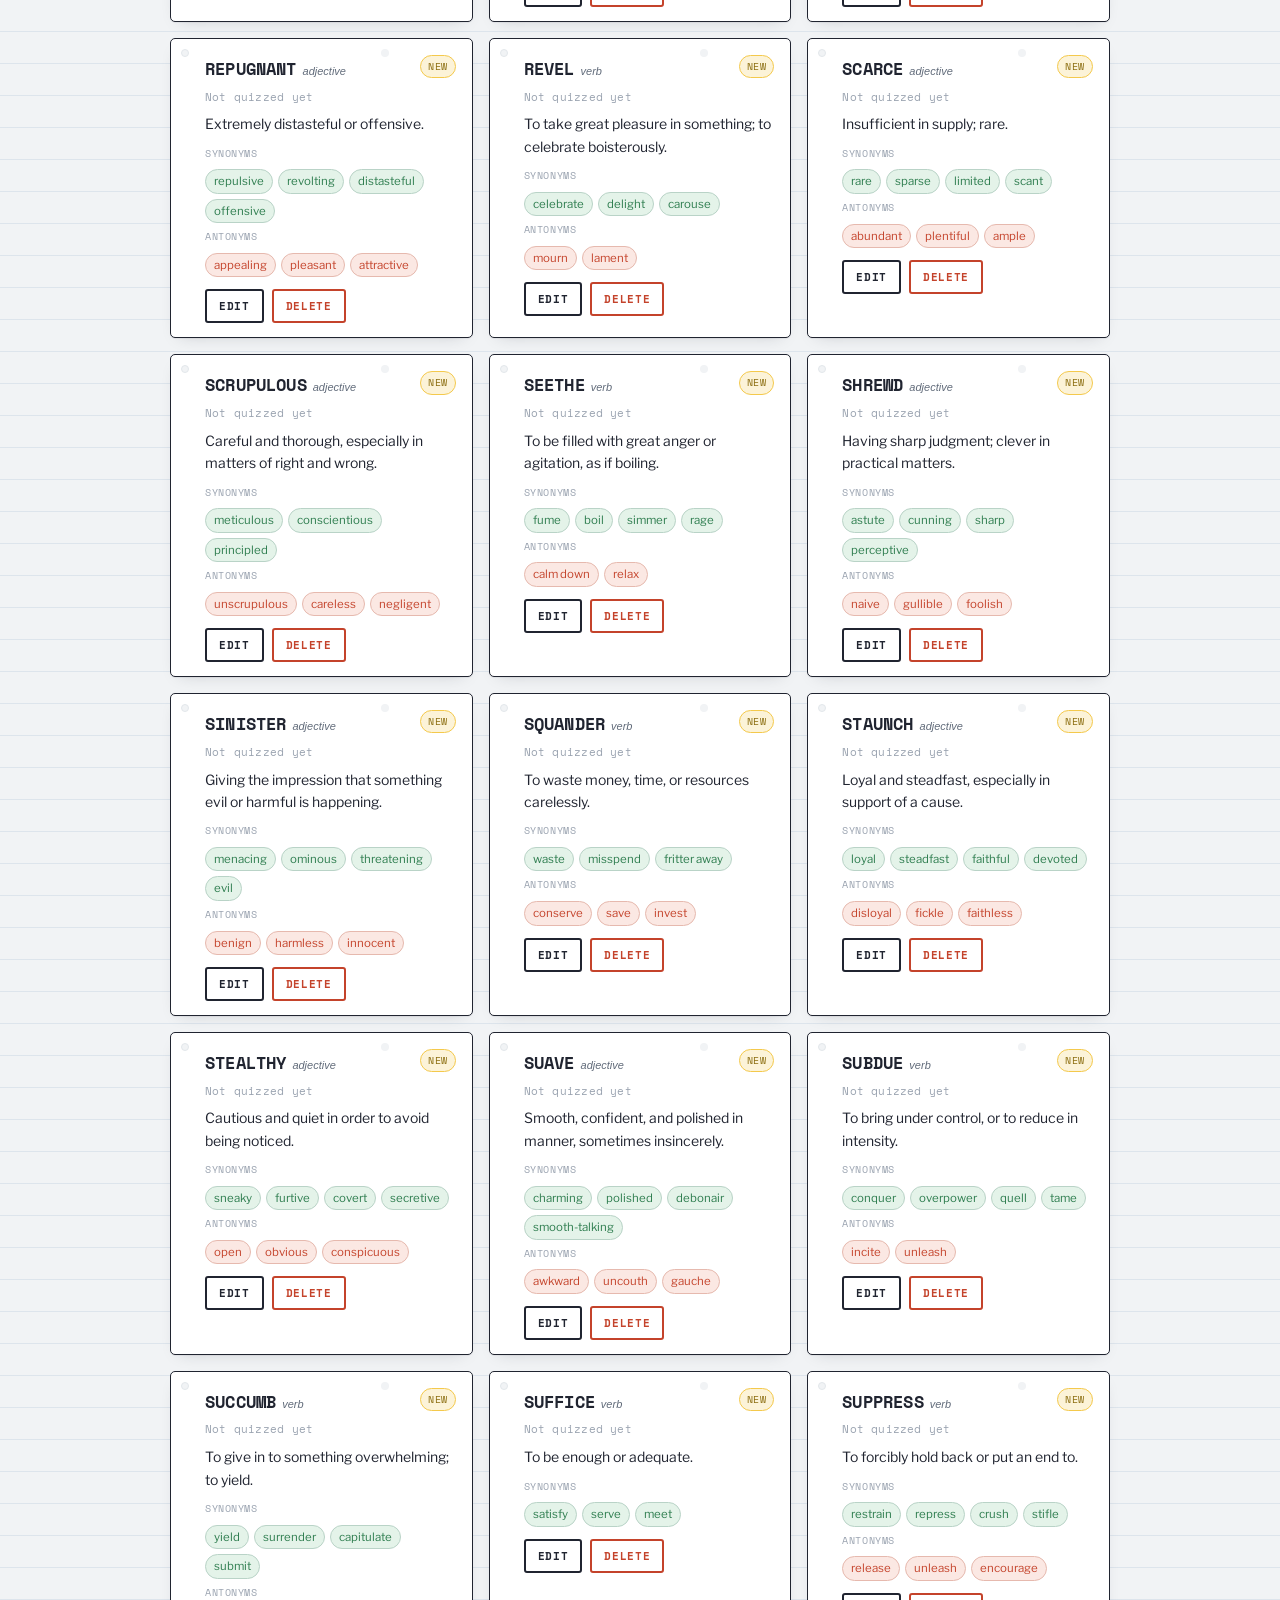
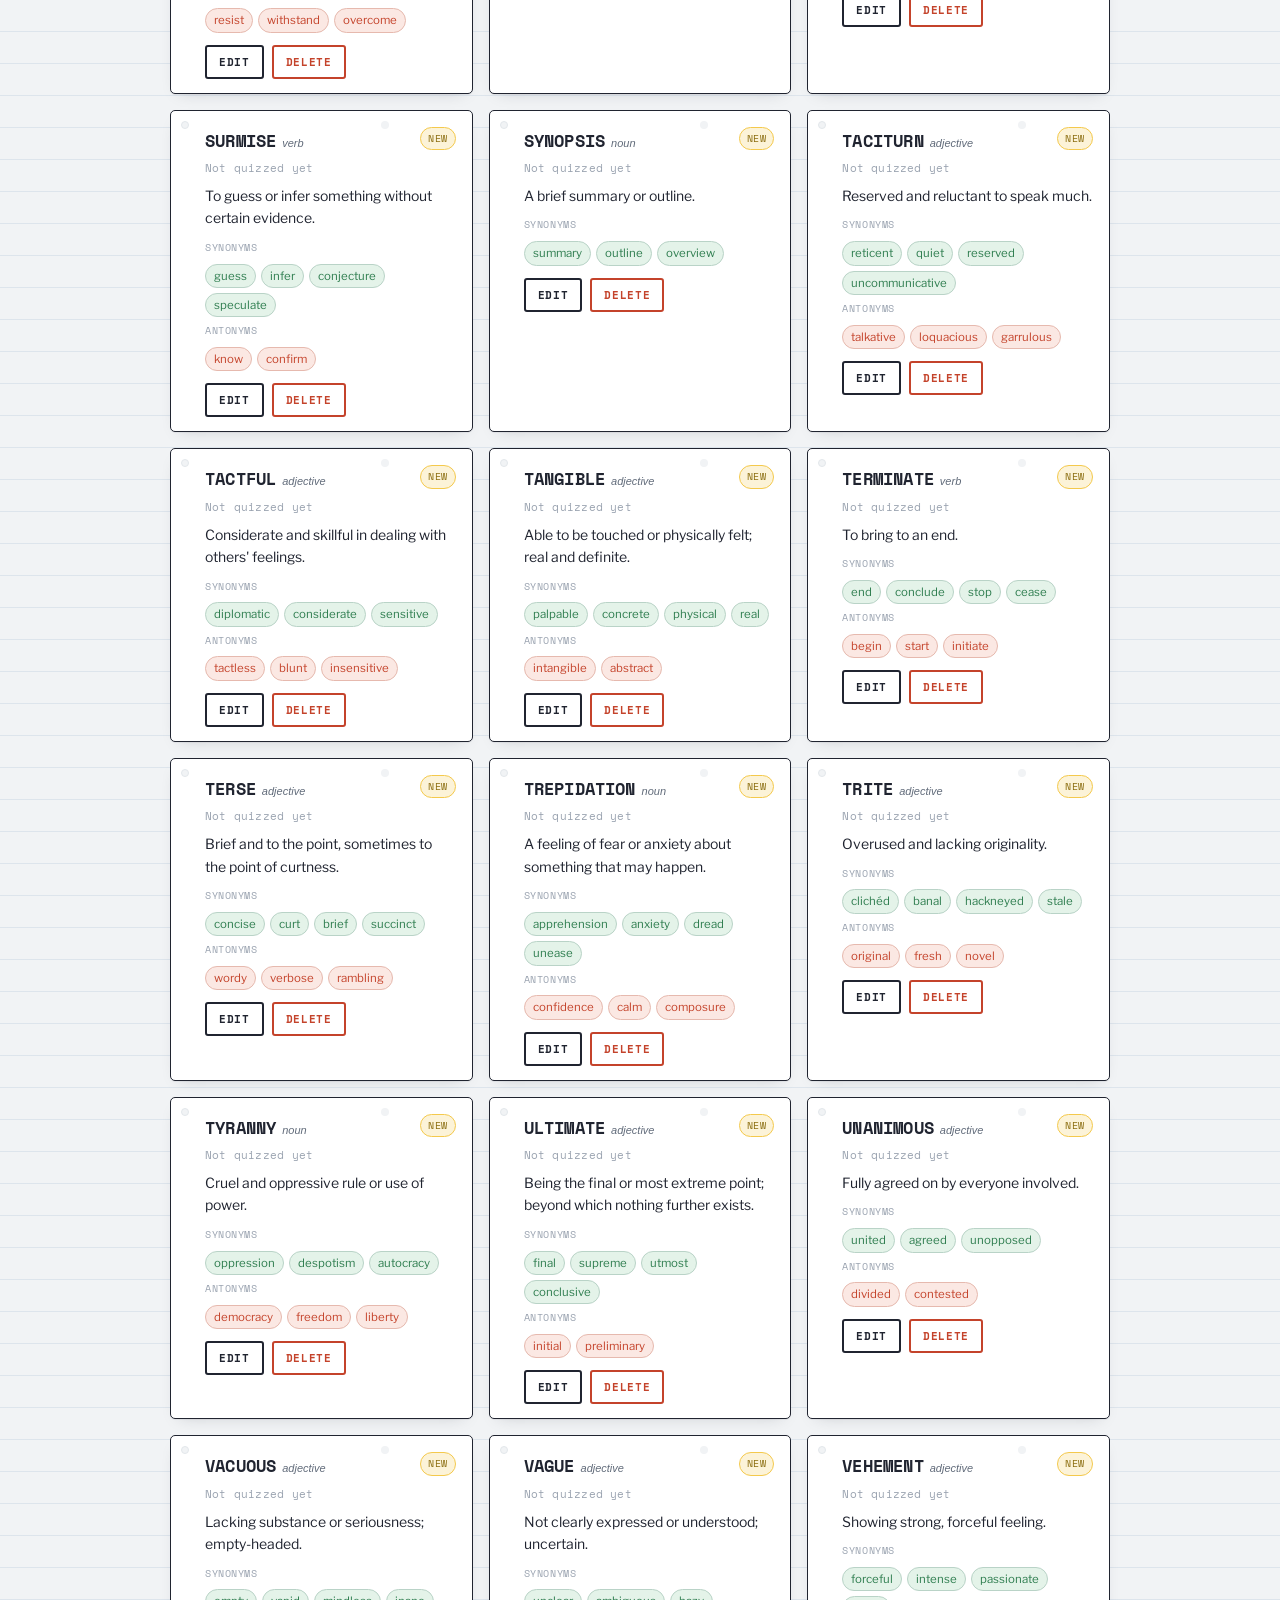
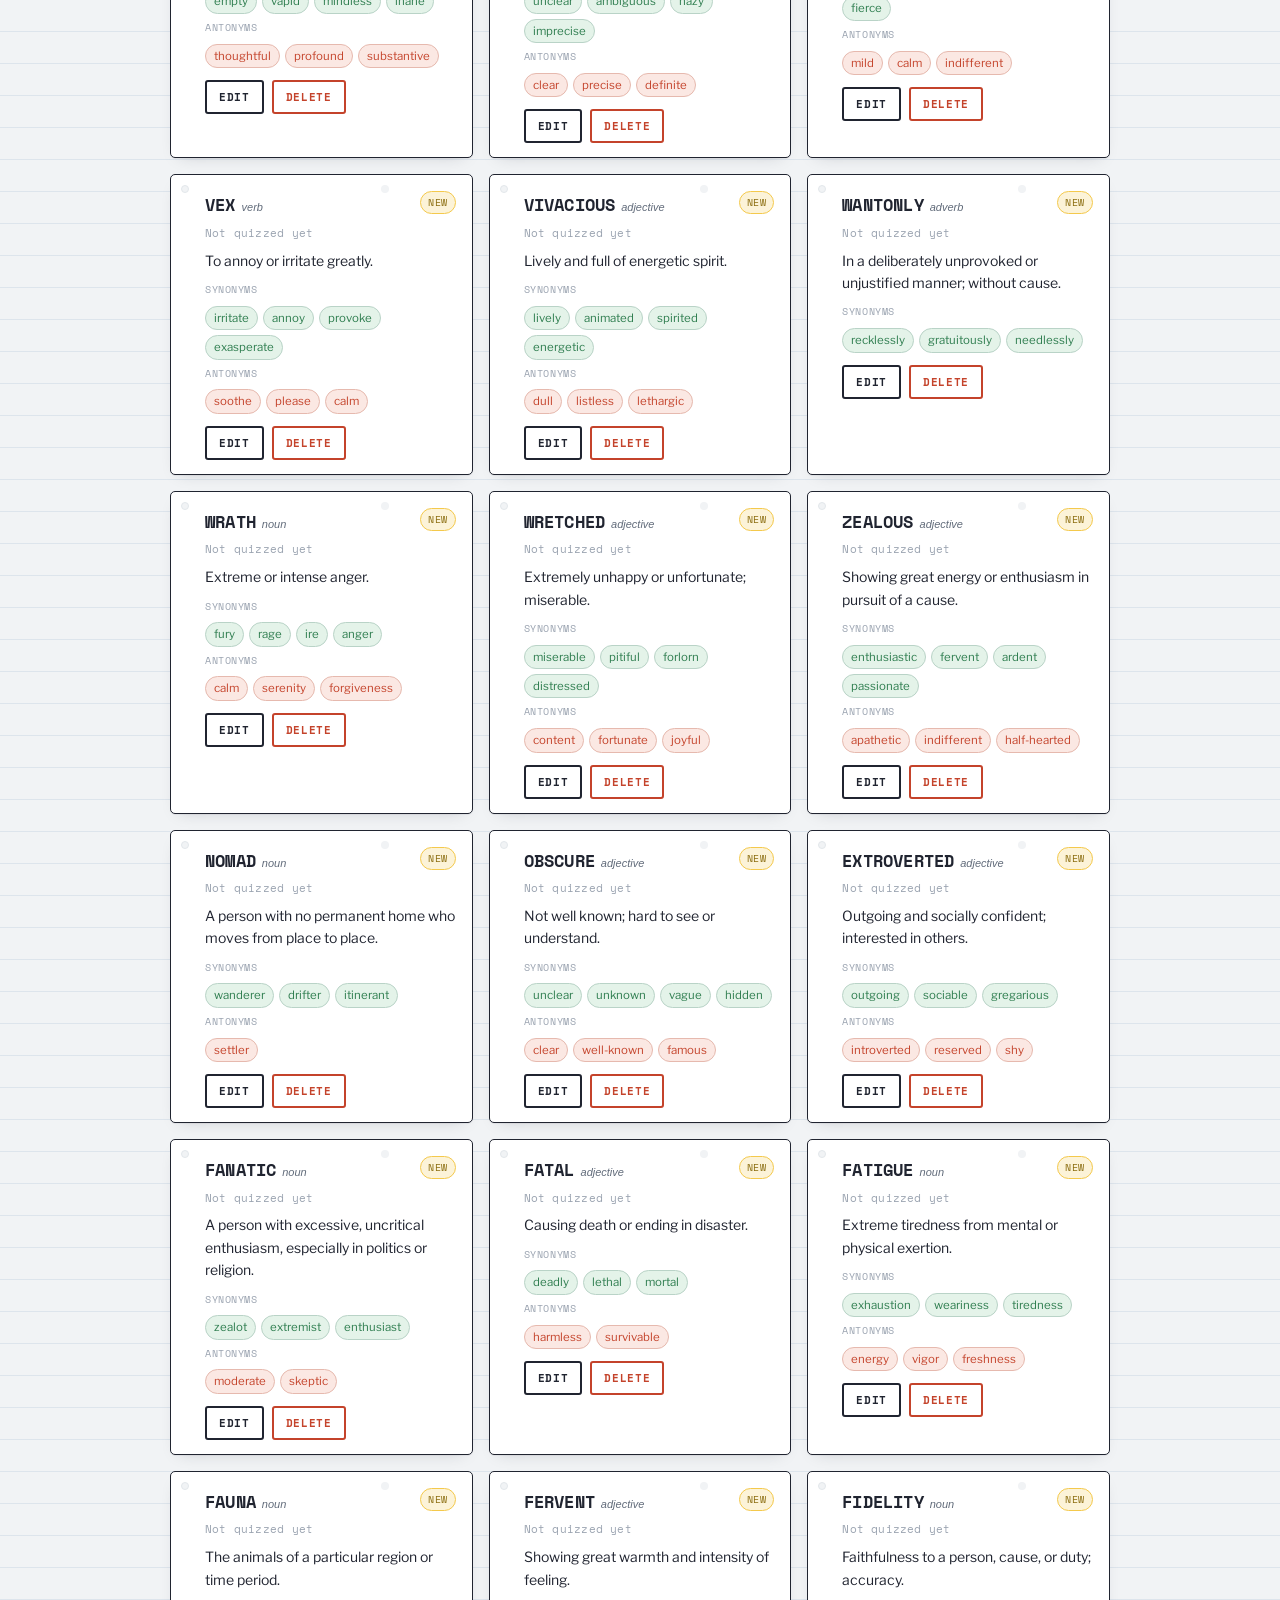
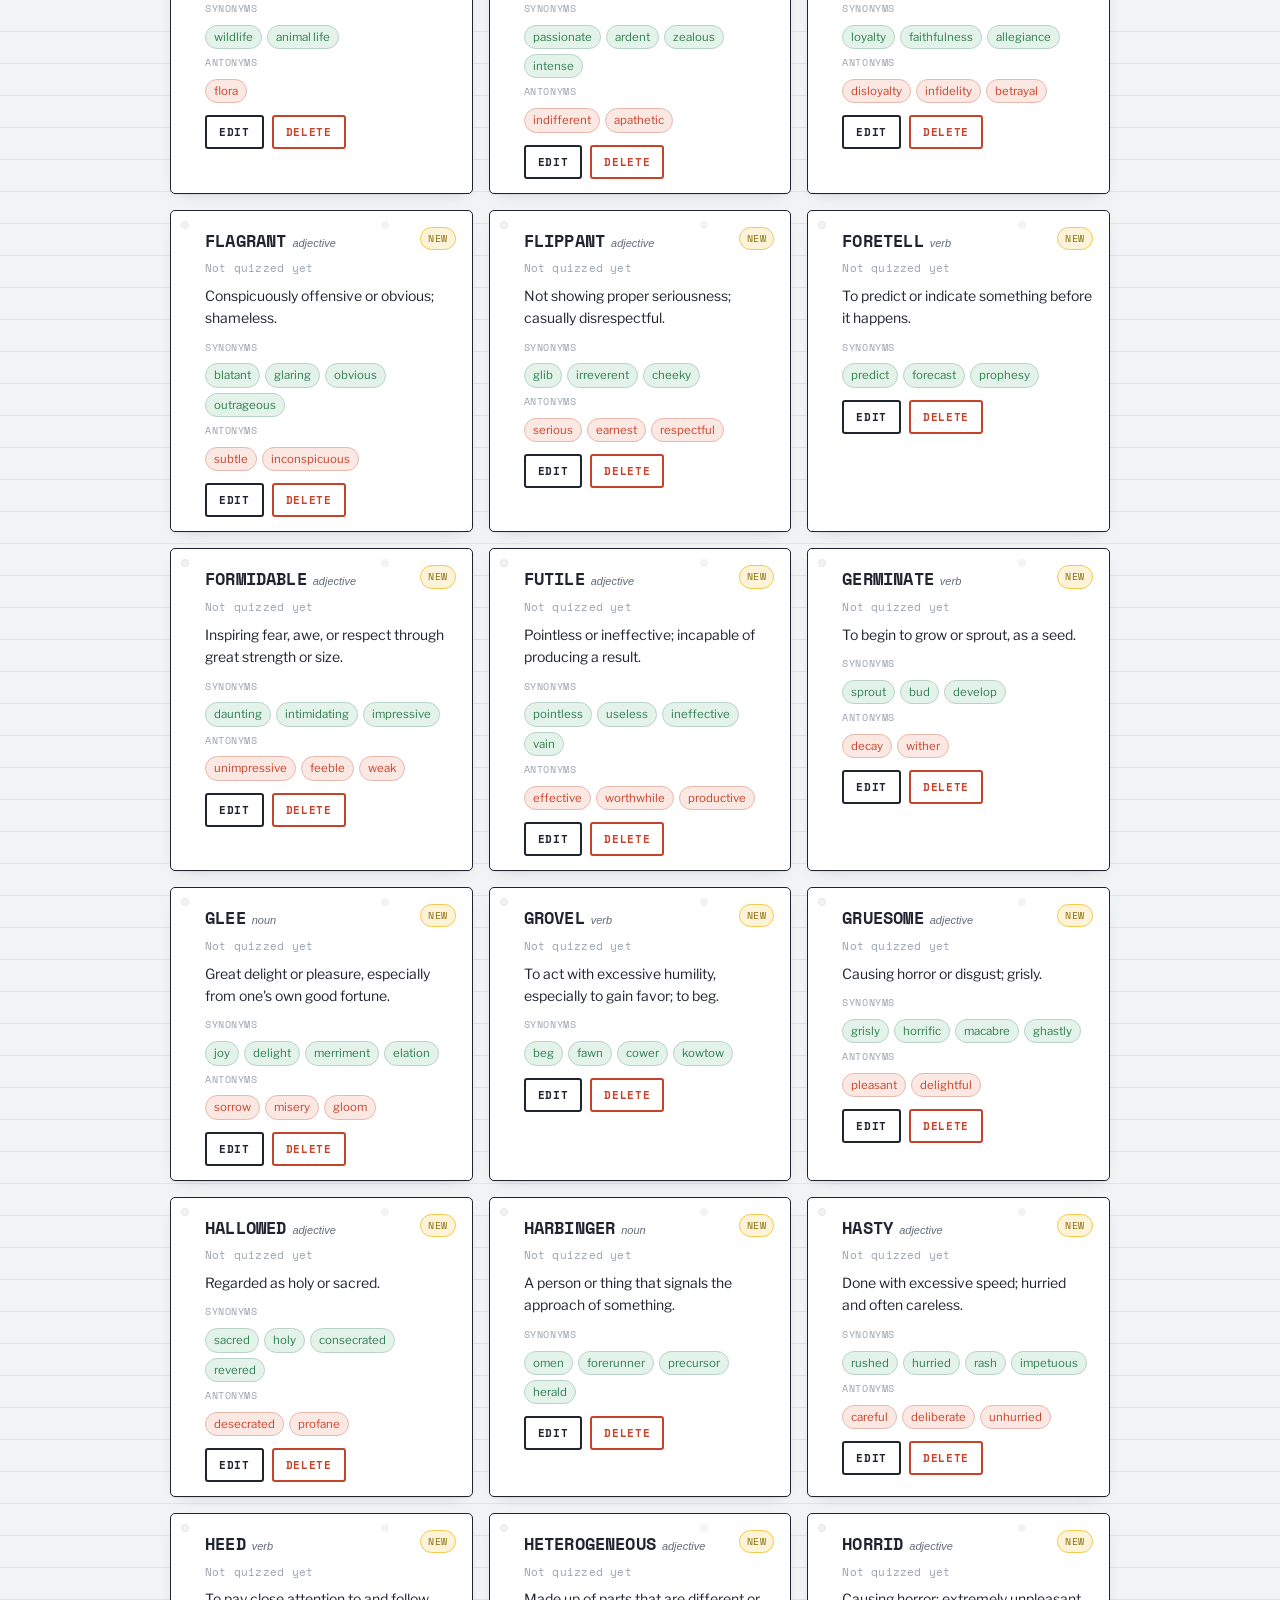
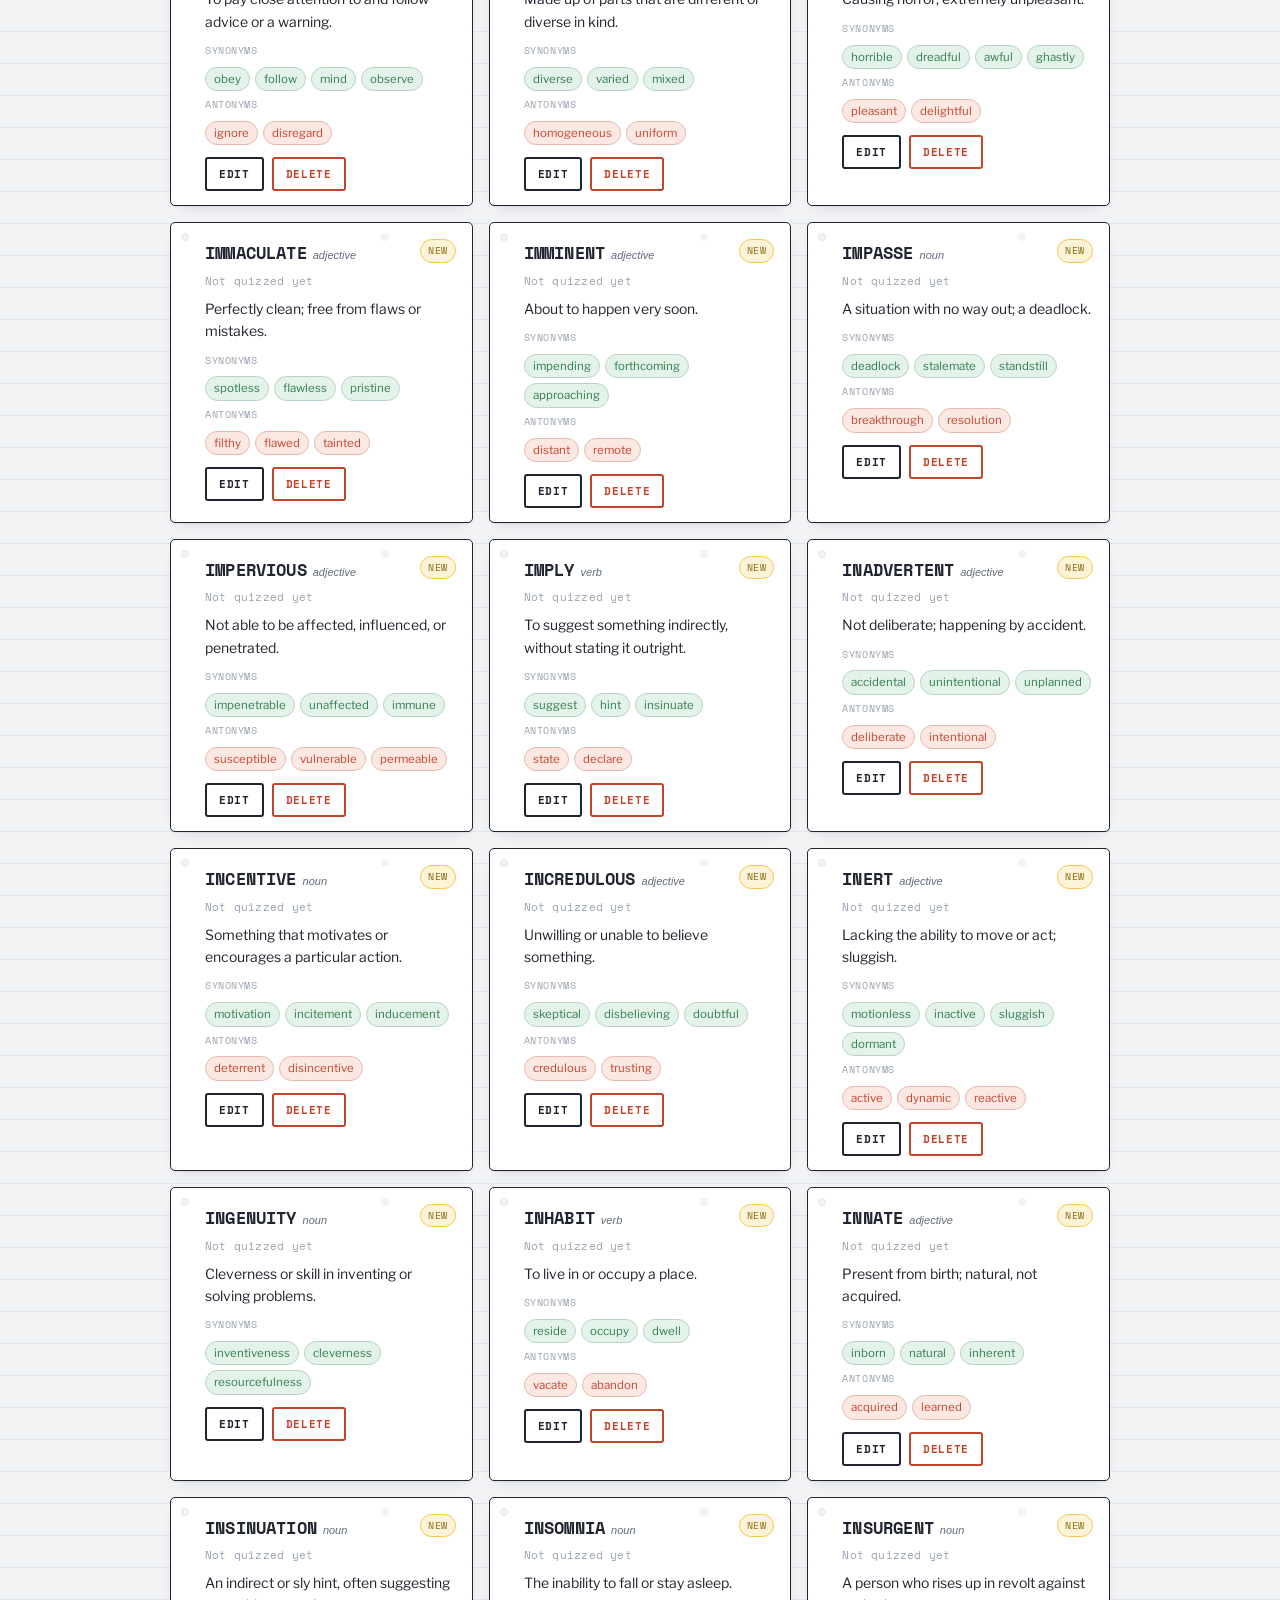
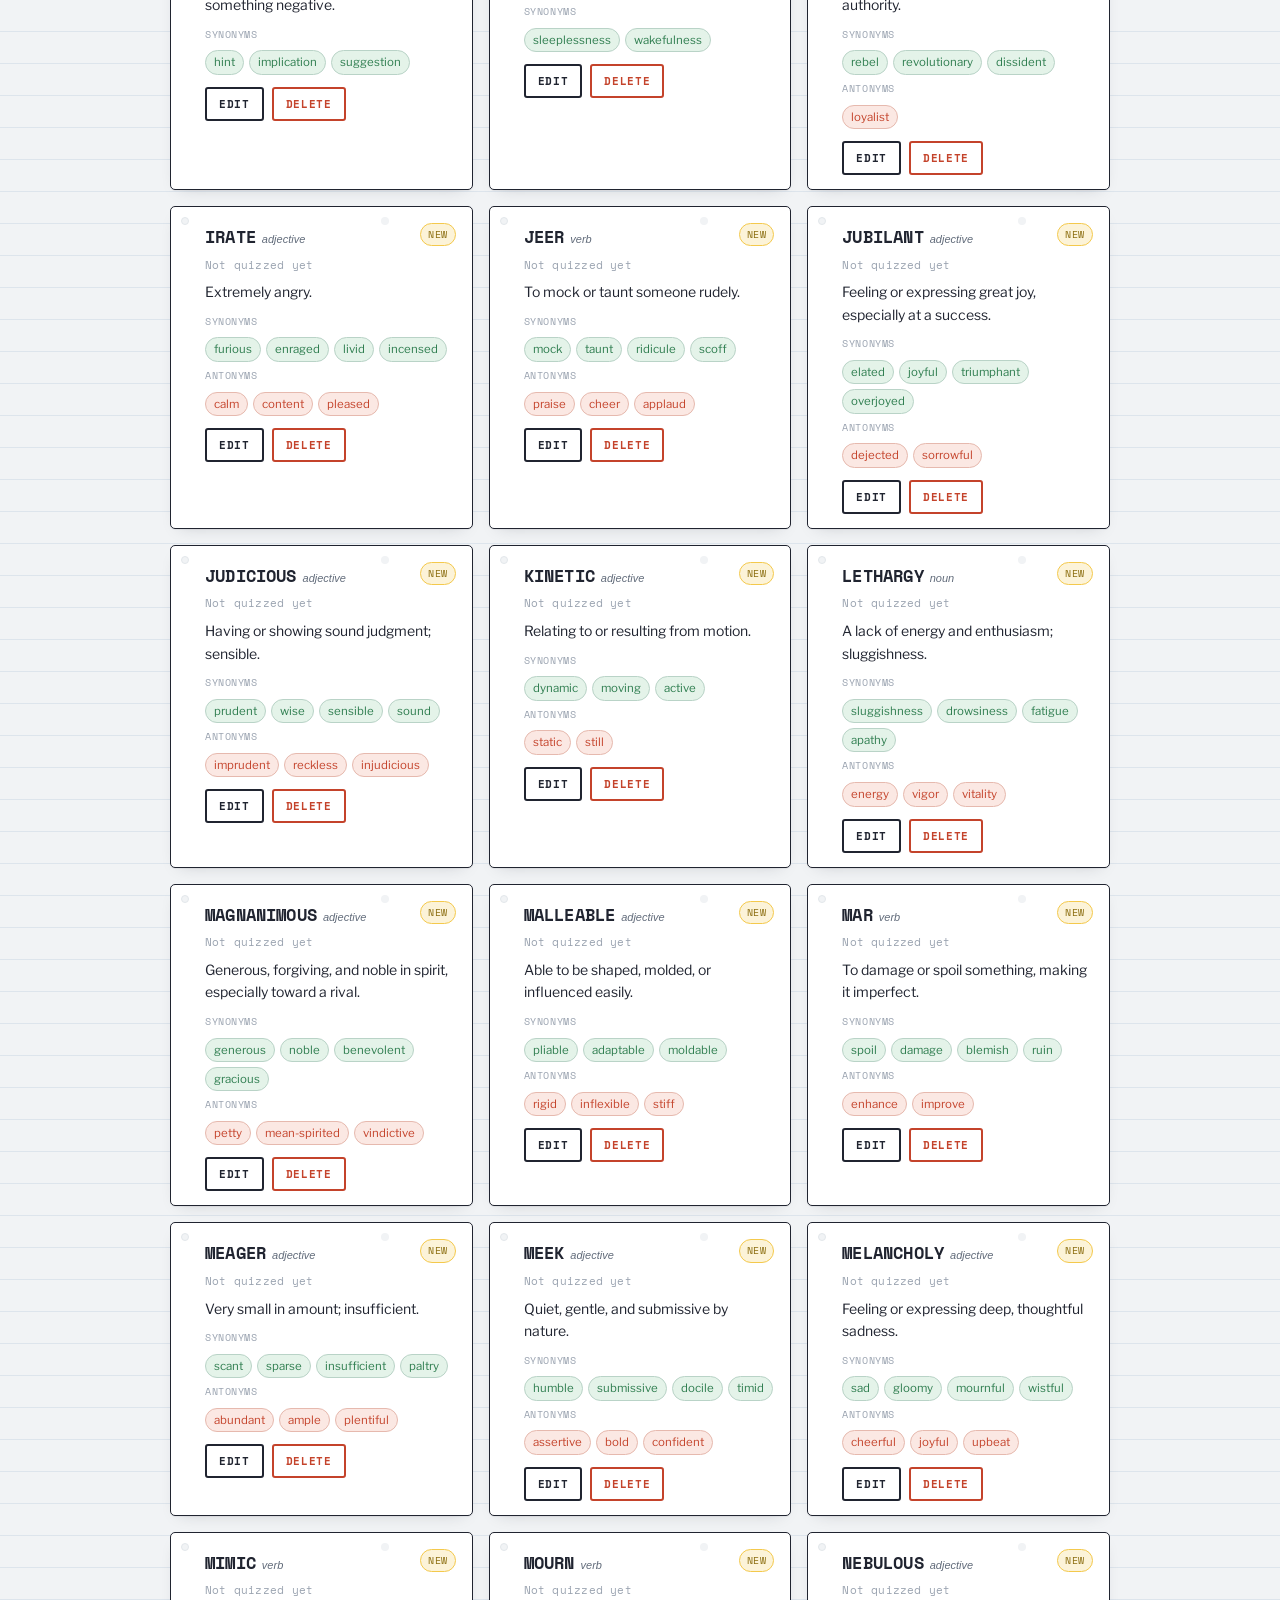
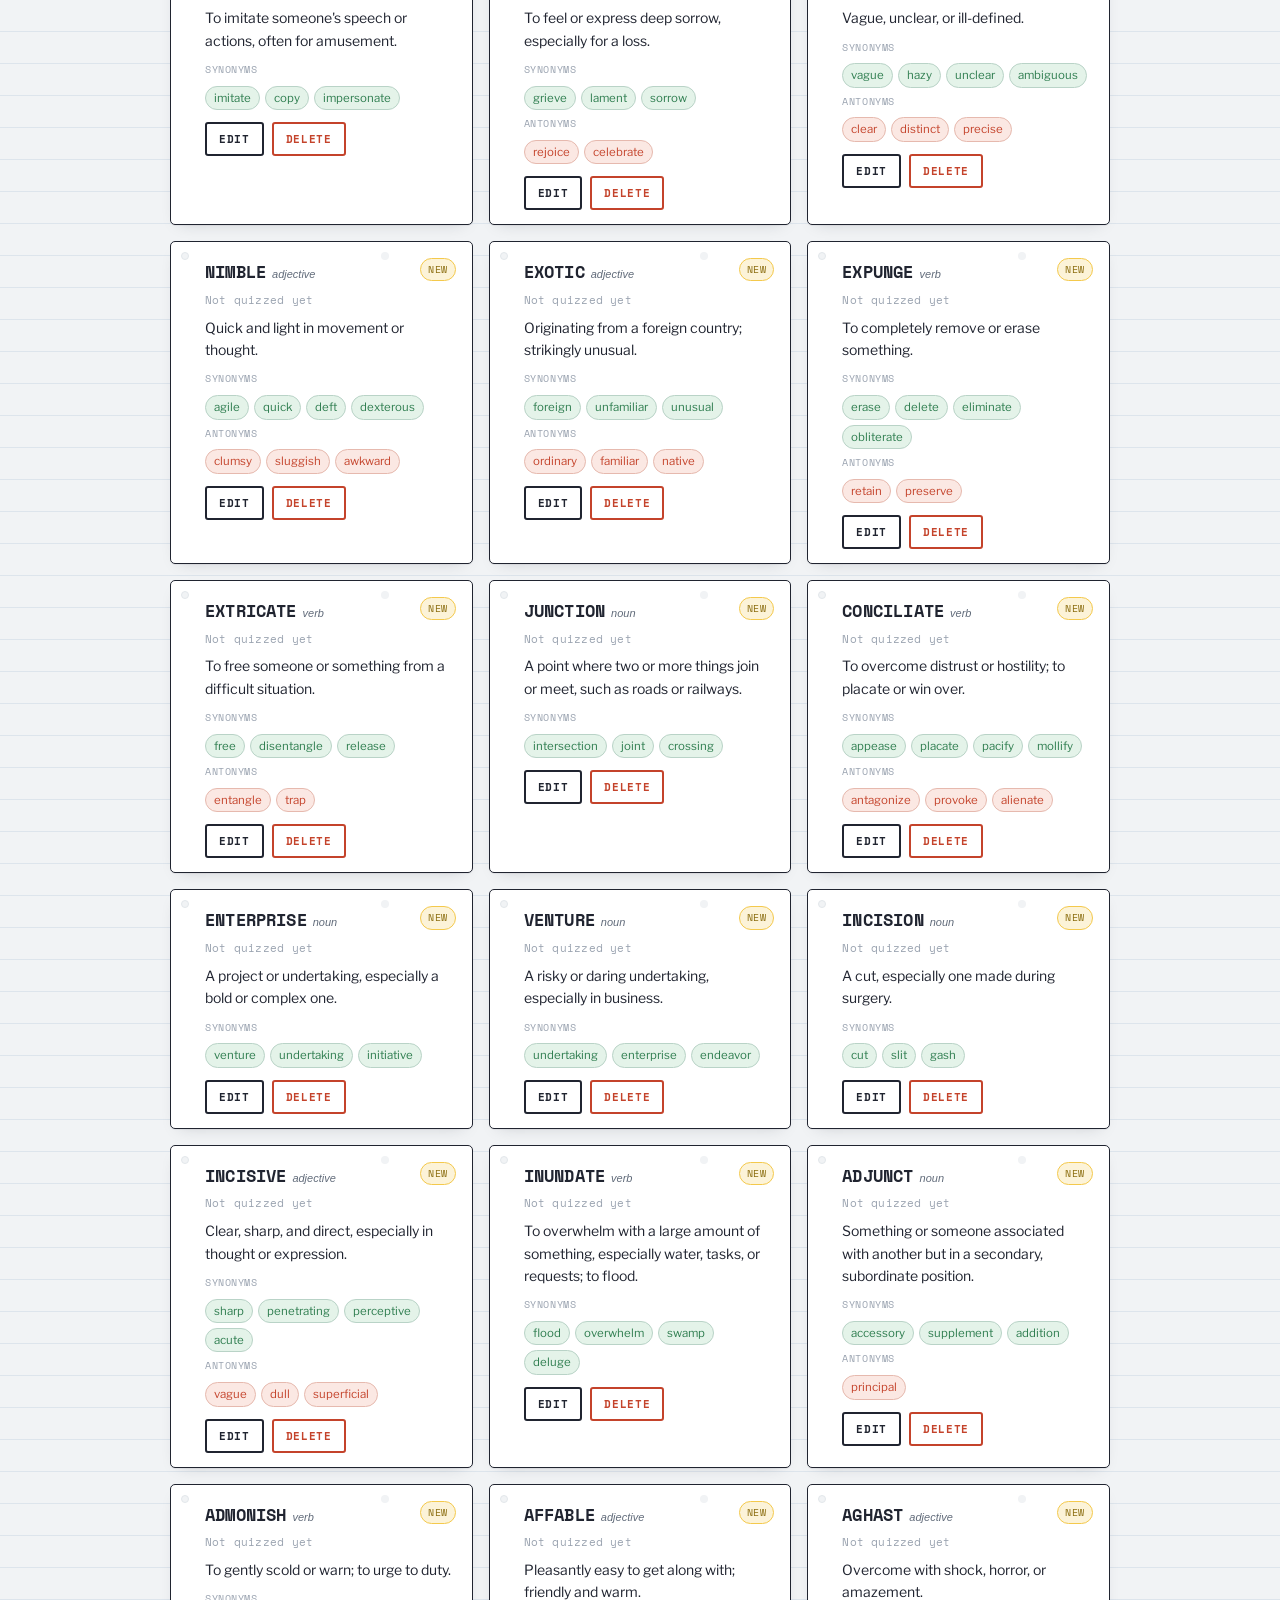
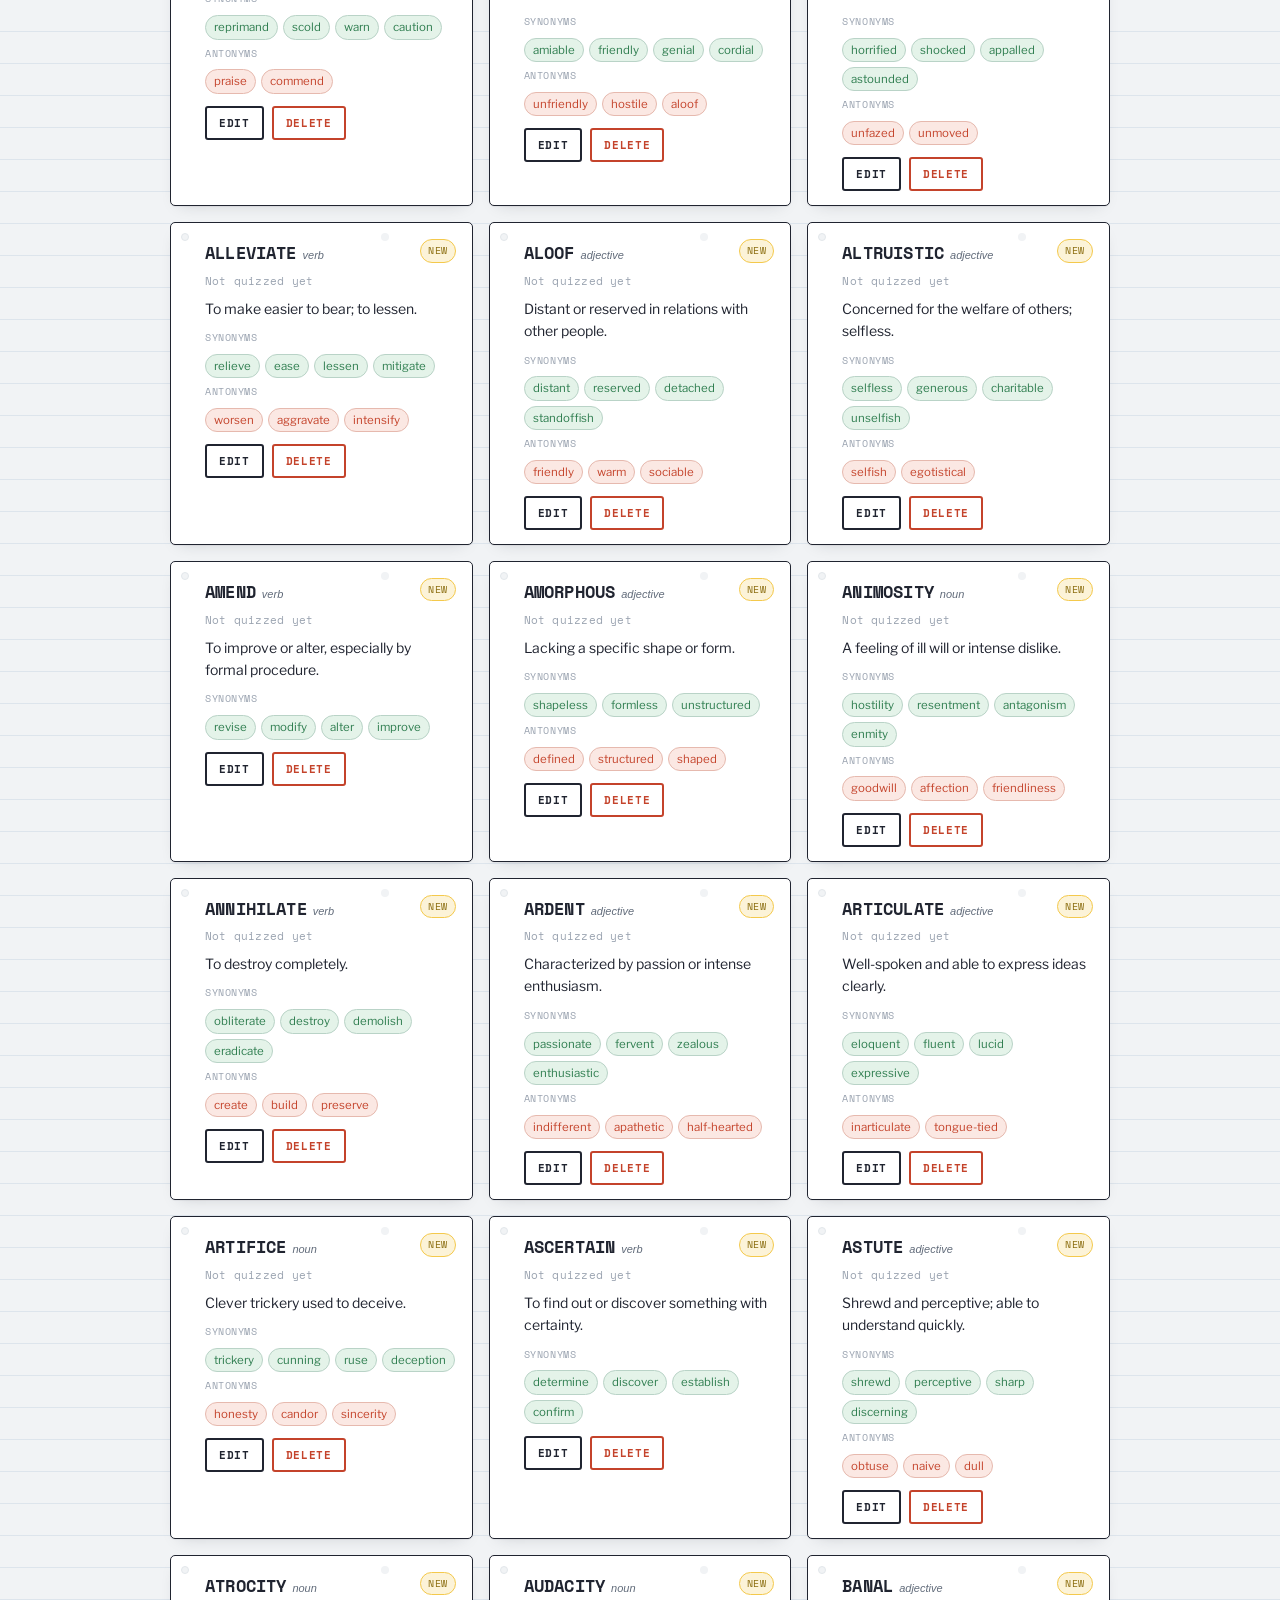
==== commit a9309807: "Add 30-question option to quiz setup Co-Authored-By: Claude Opus 5 (1M context) <noreply@anthropic.c" ====
--- a/verbal.html
+++ b/verbal.html
@@ -132,6 +132,7 @@
                 <option value="5">5</option>
                 <option value="10" selected>10</option>
                 <option value="15">15</option>
+                <option value="30">30</option>
                 <option value="all">All available</option>
               </select>
             </div>
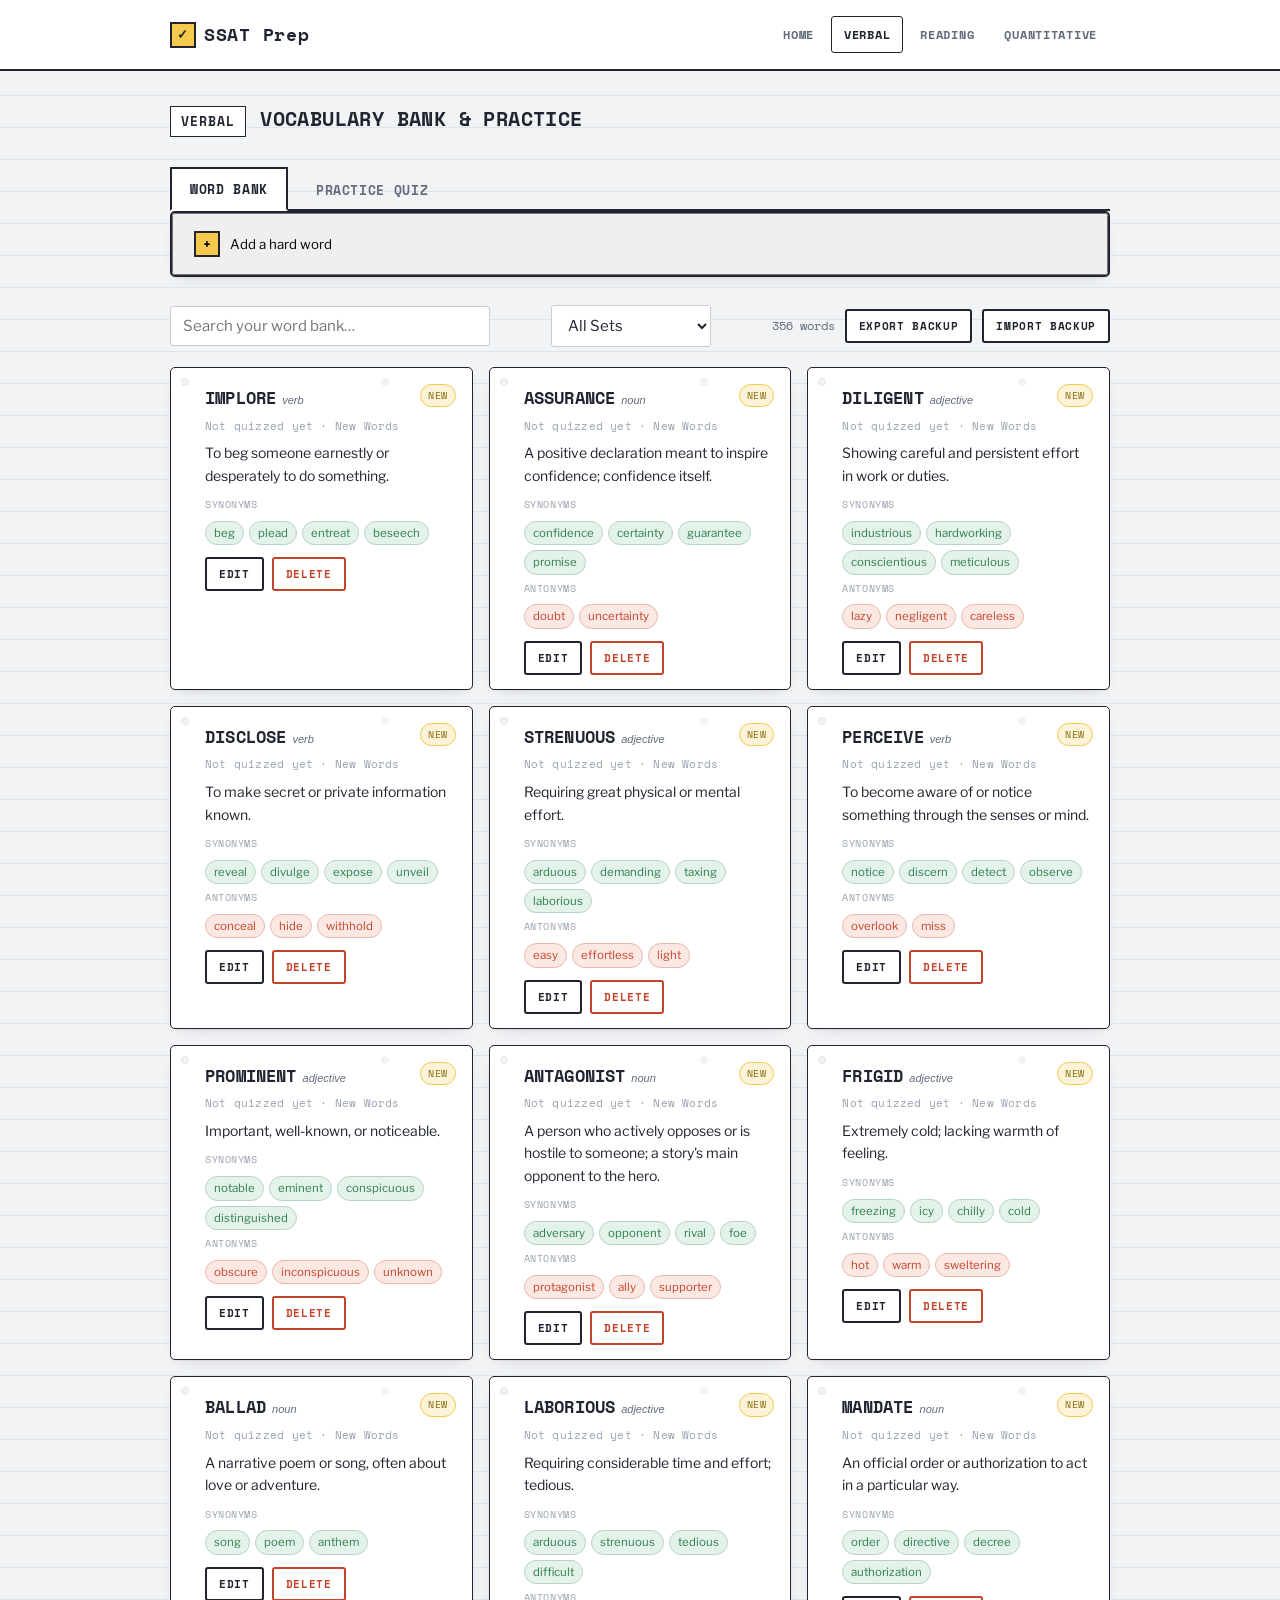
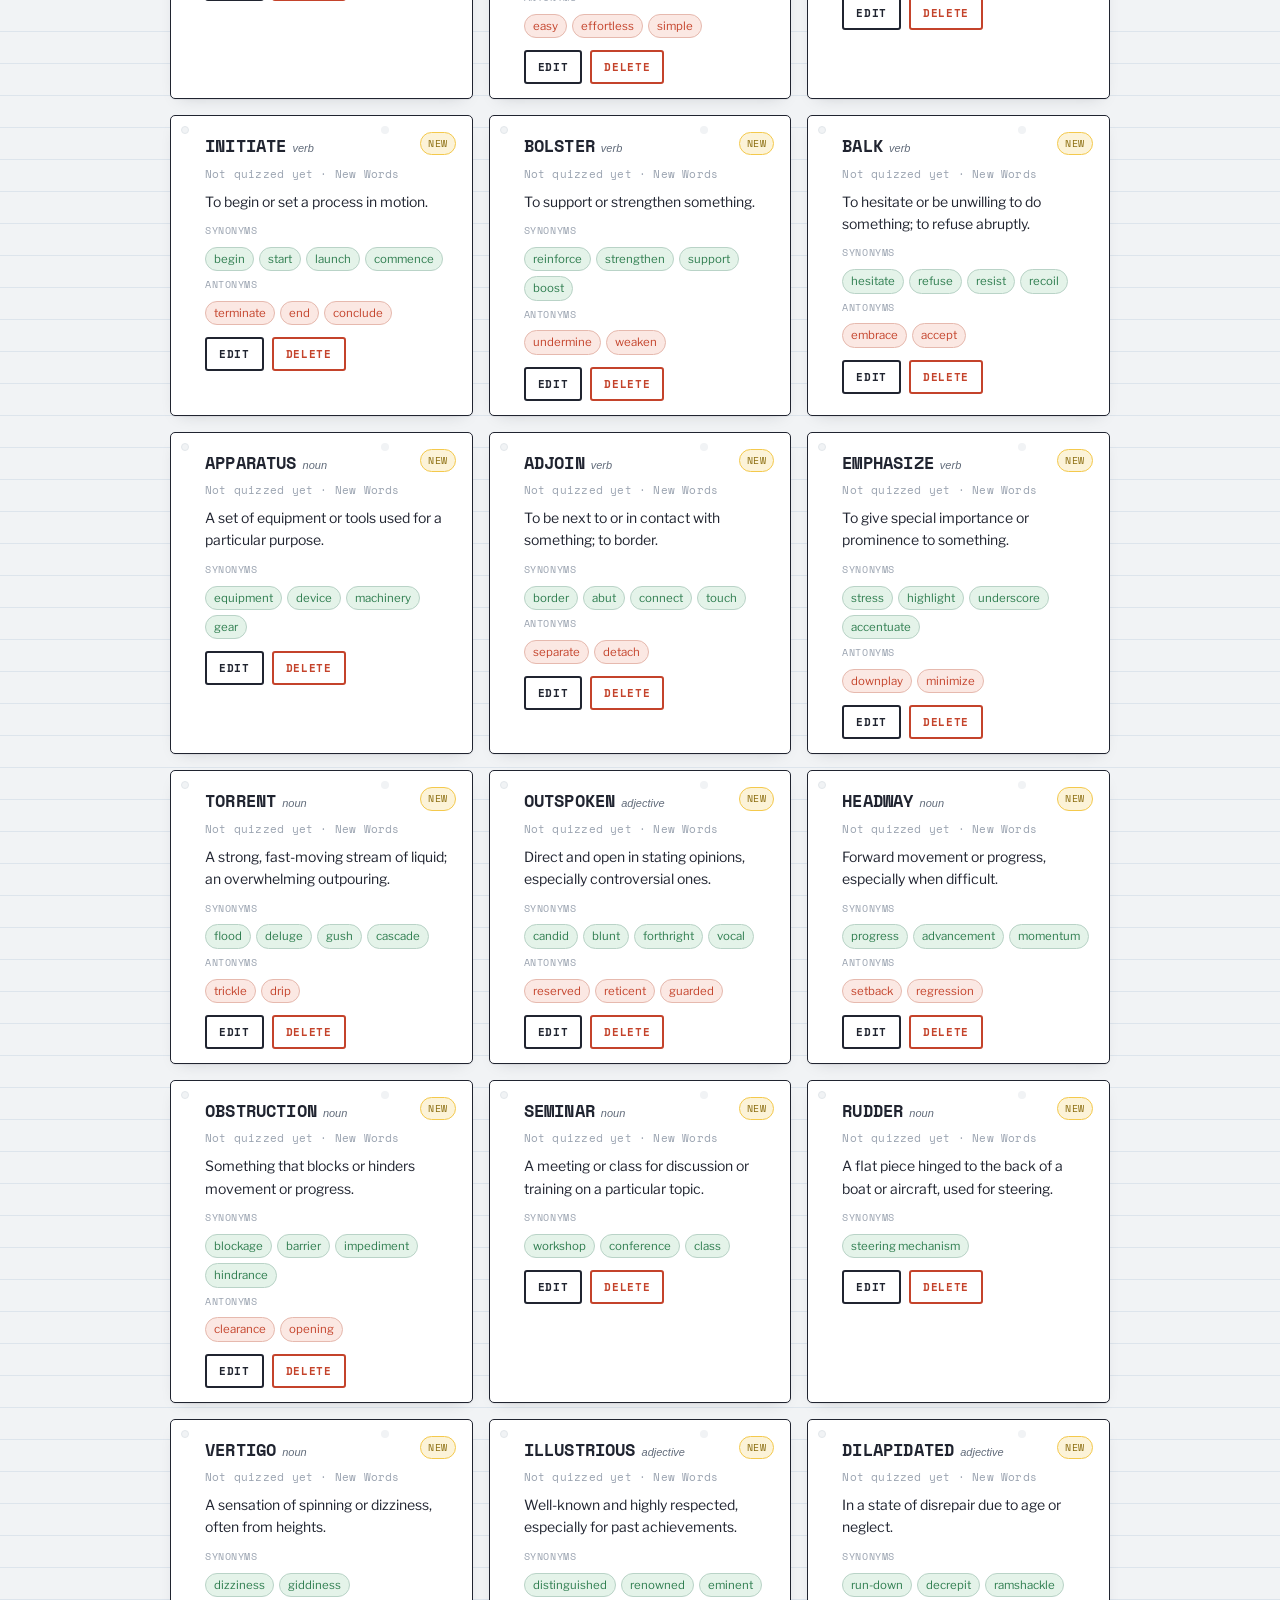
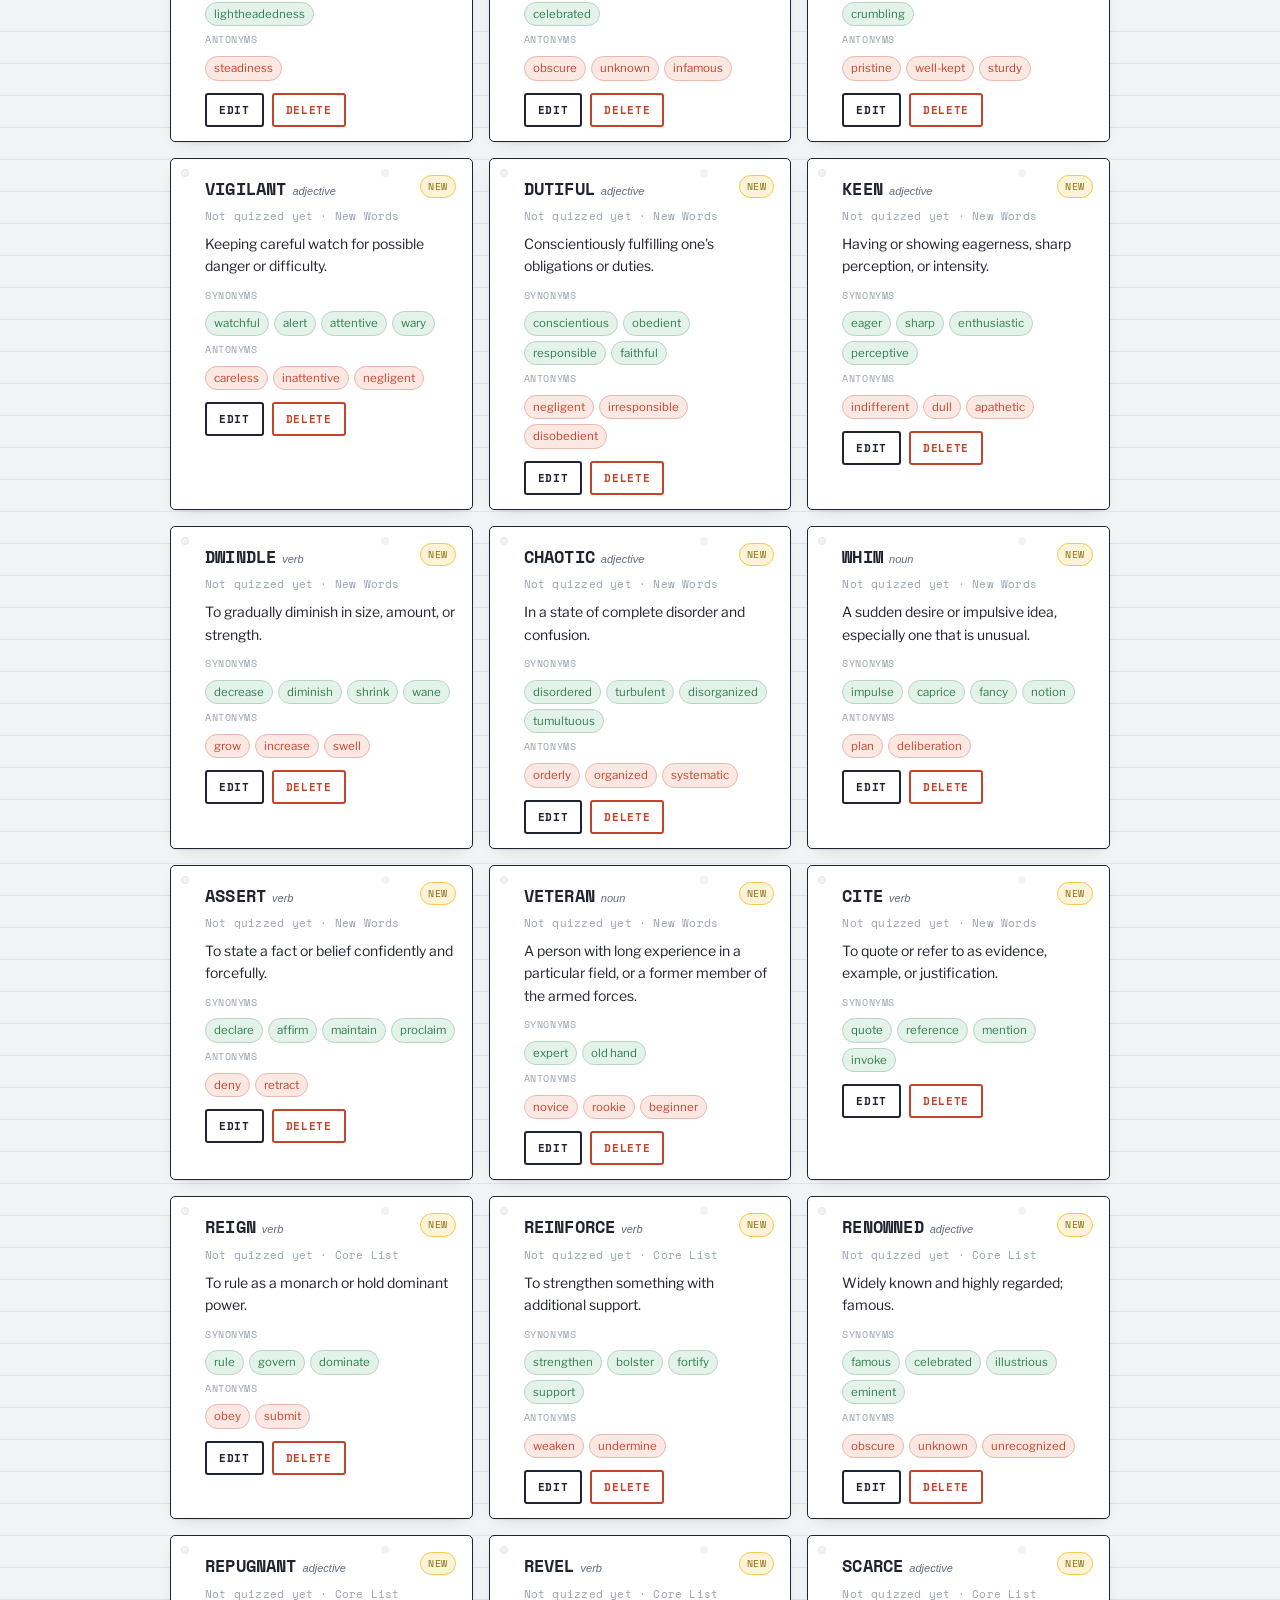
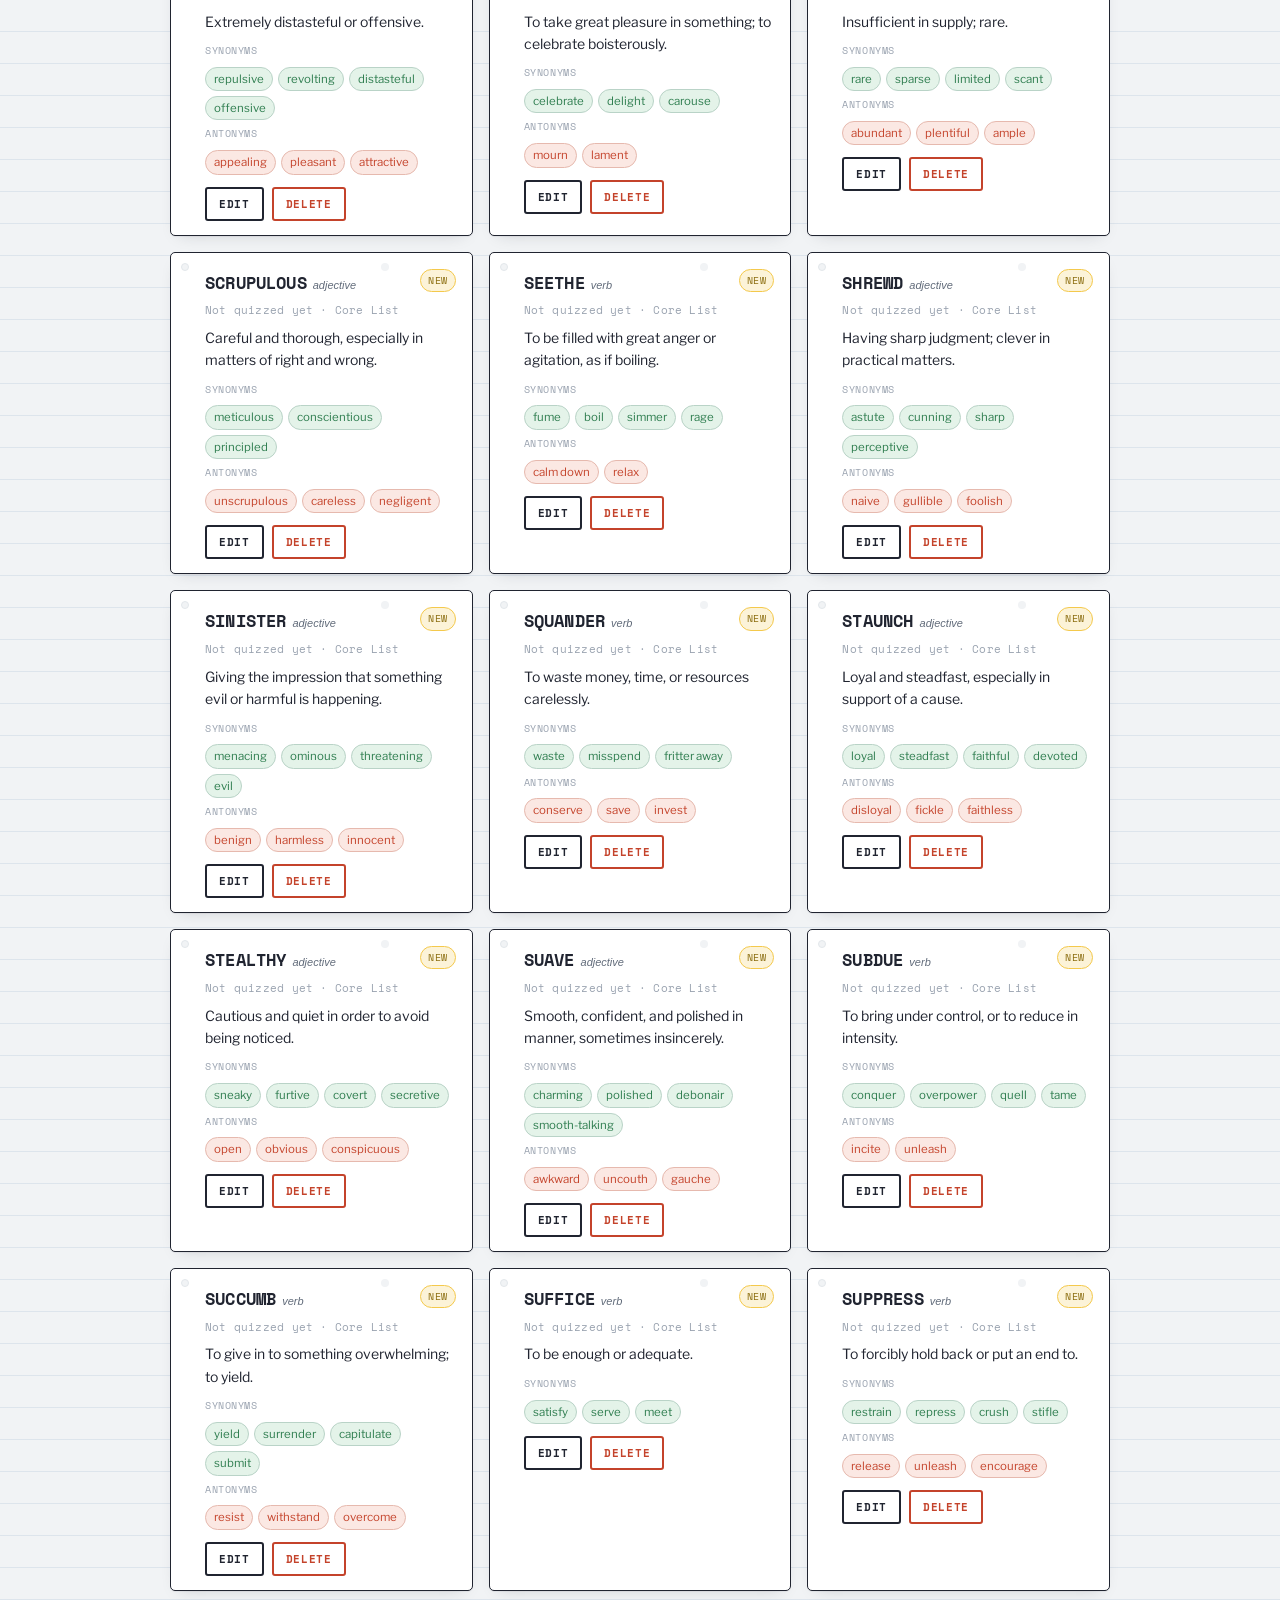
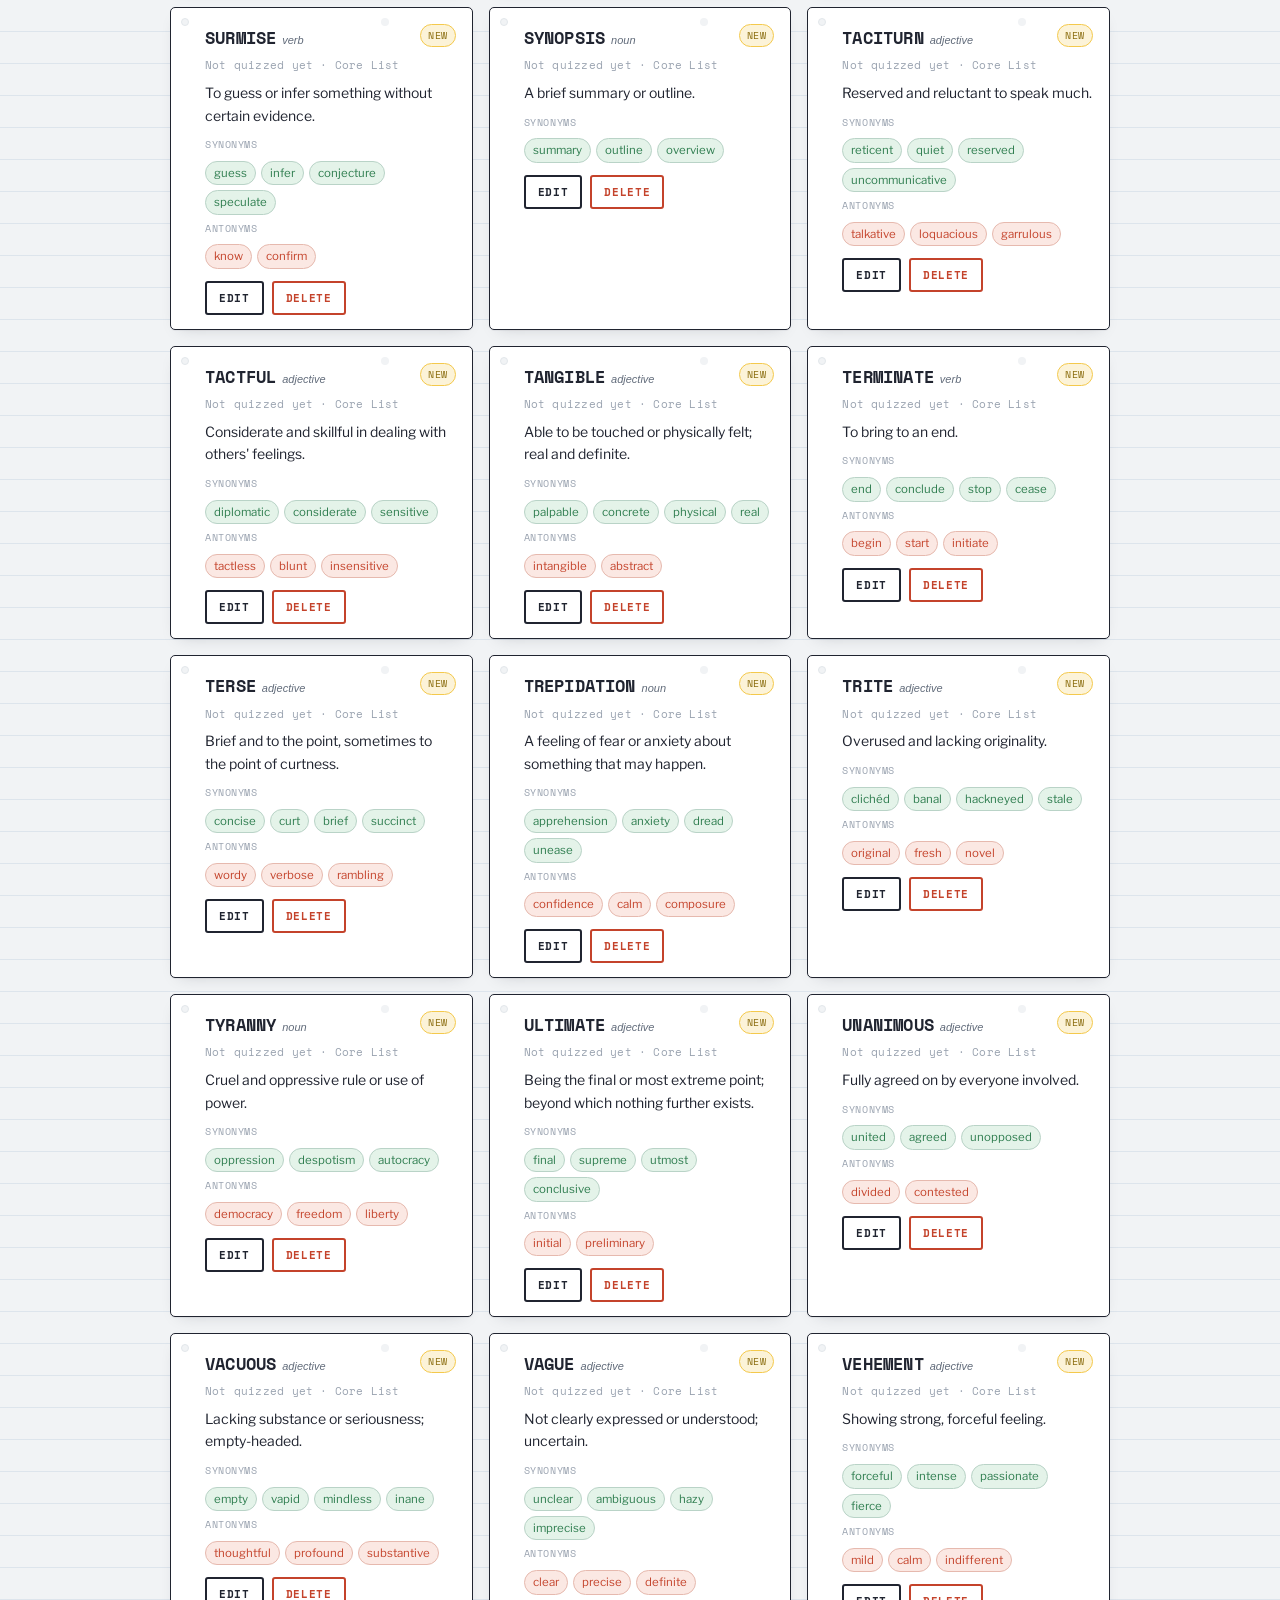
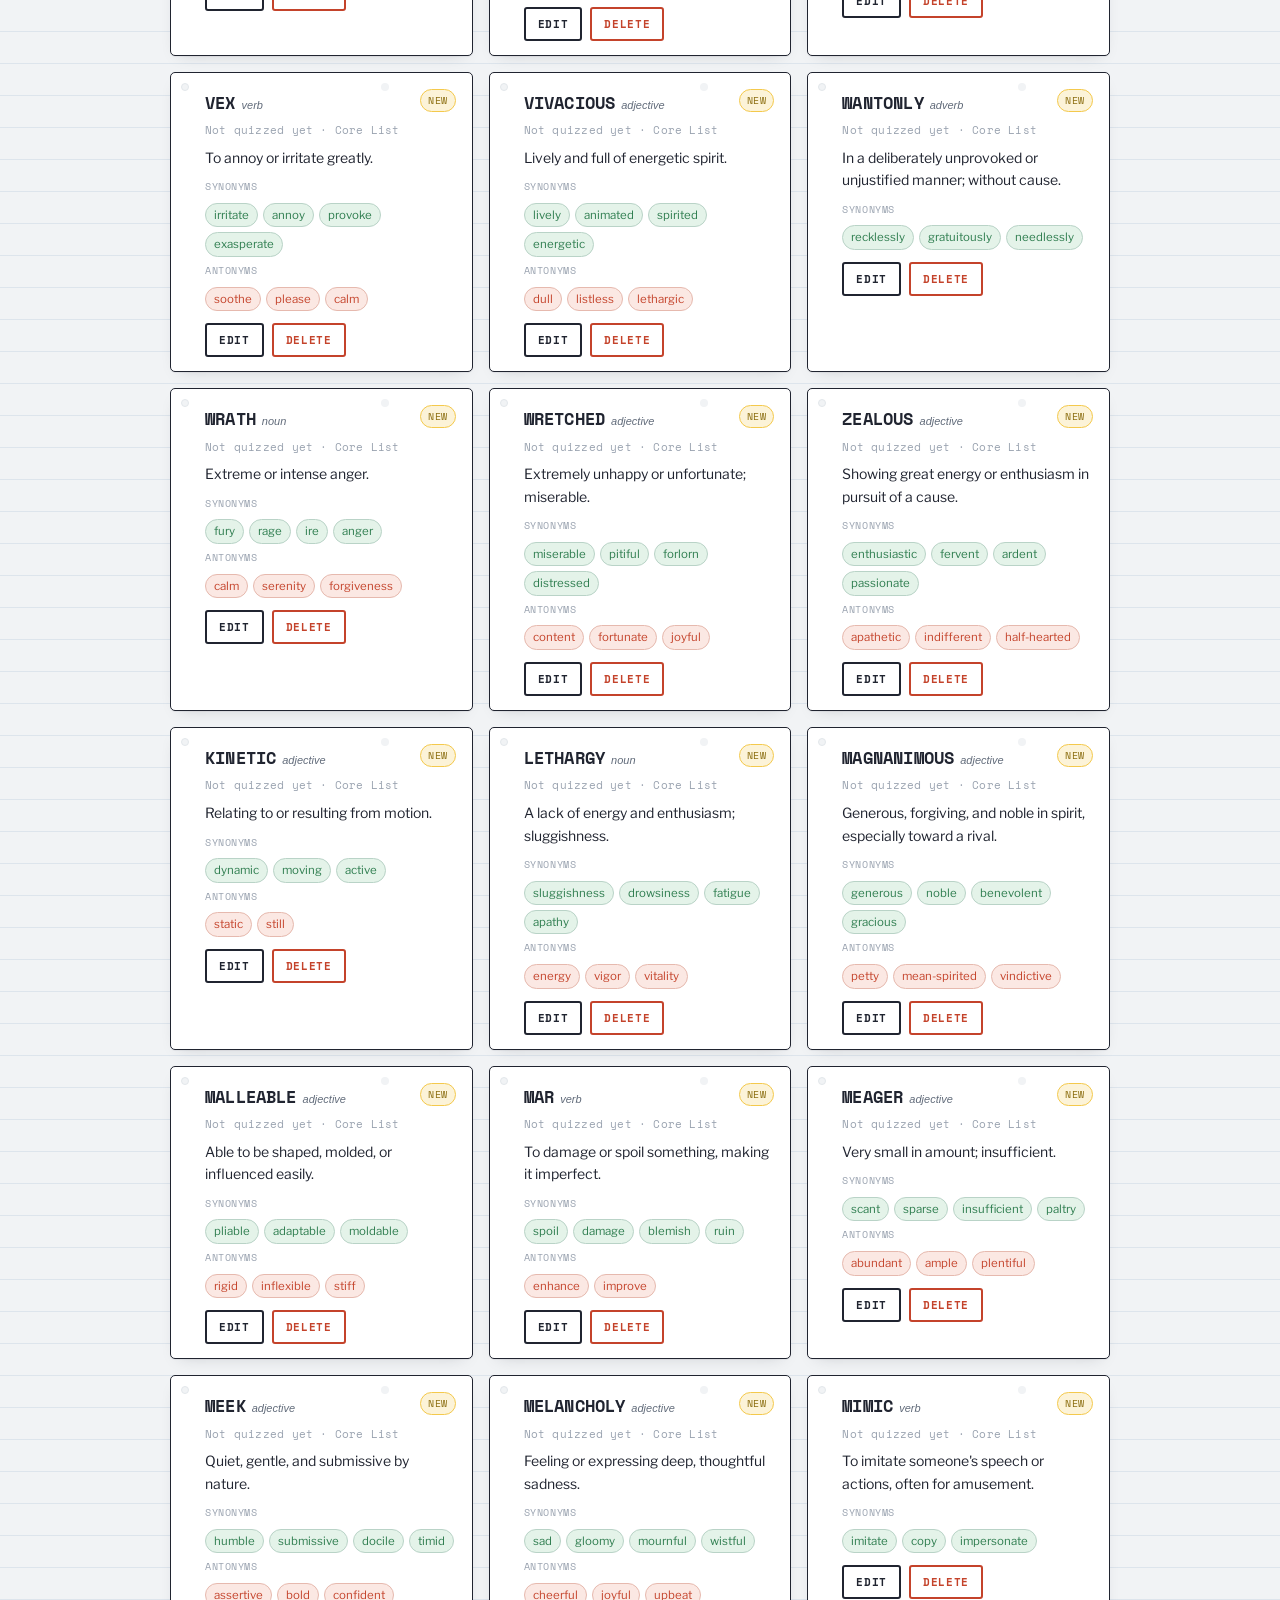
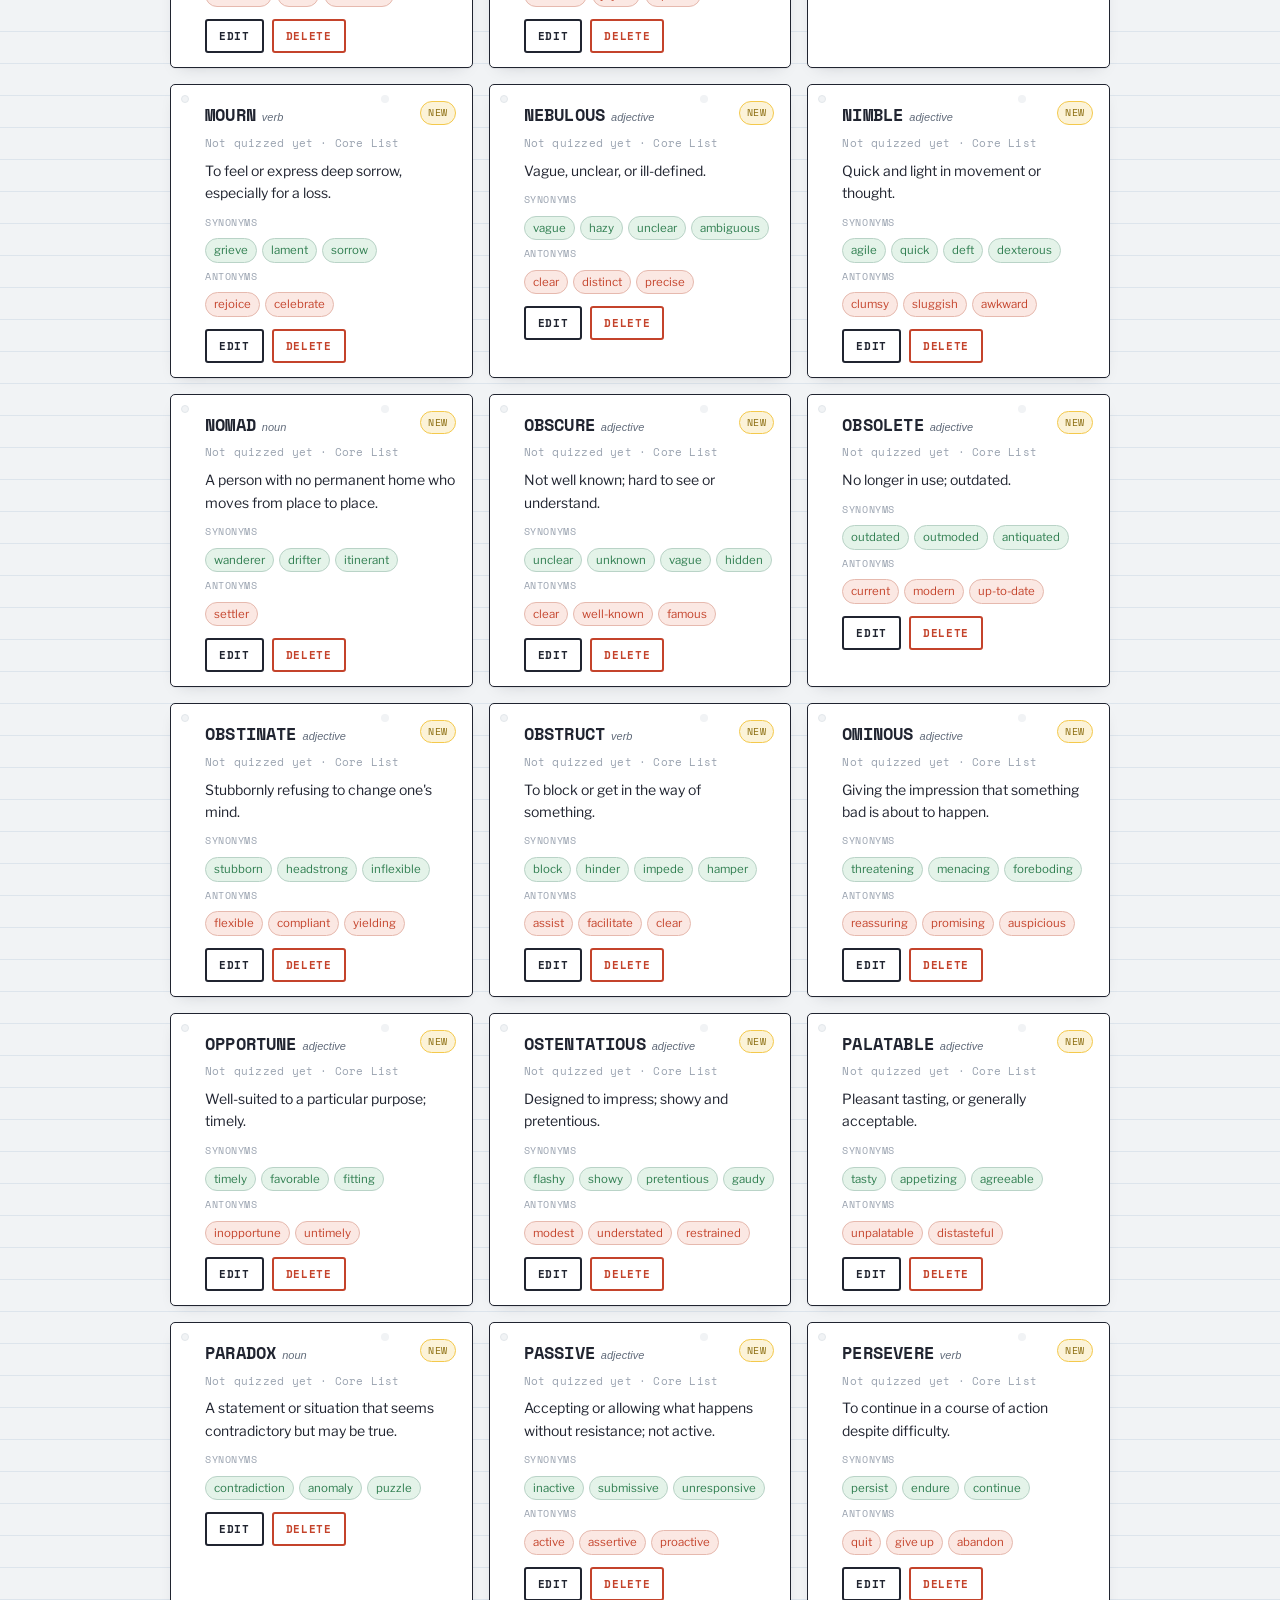
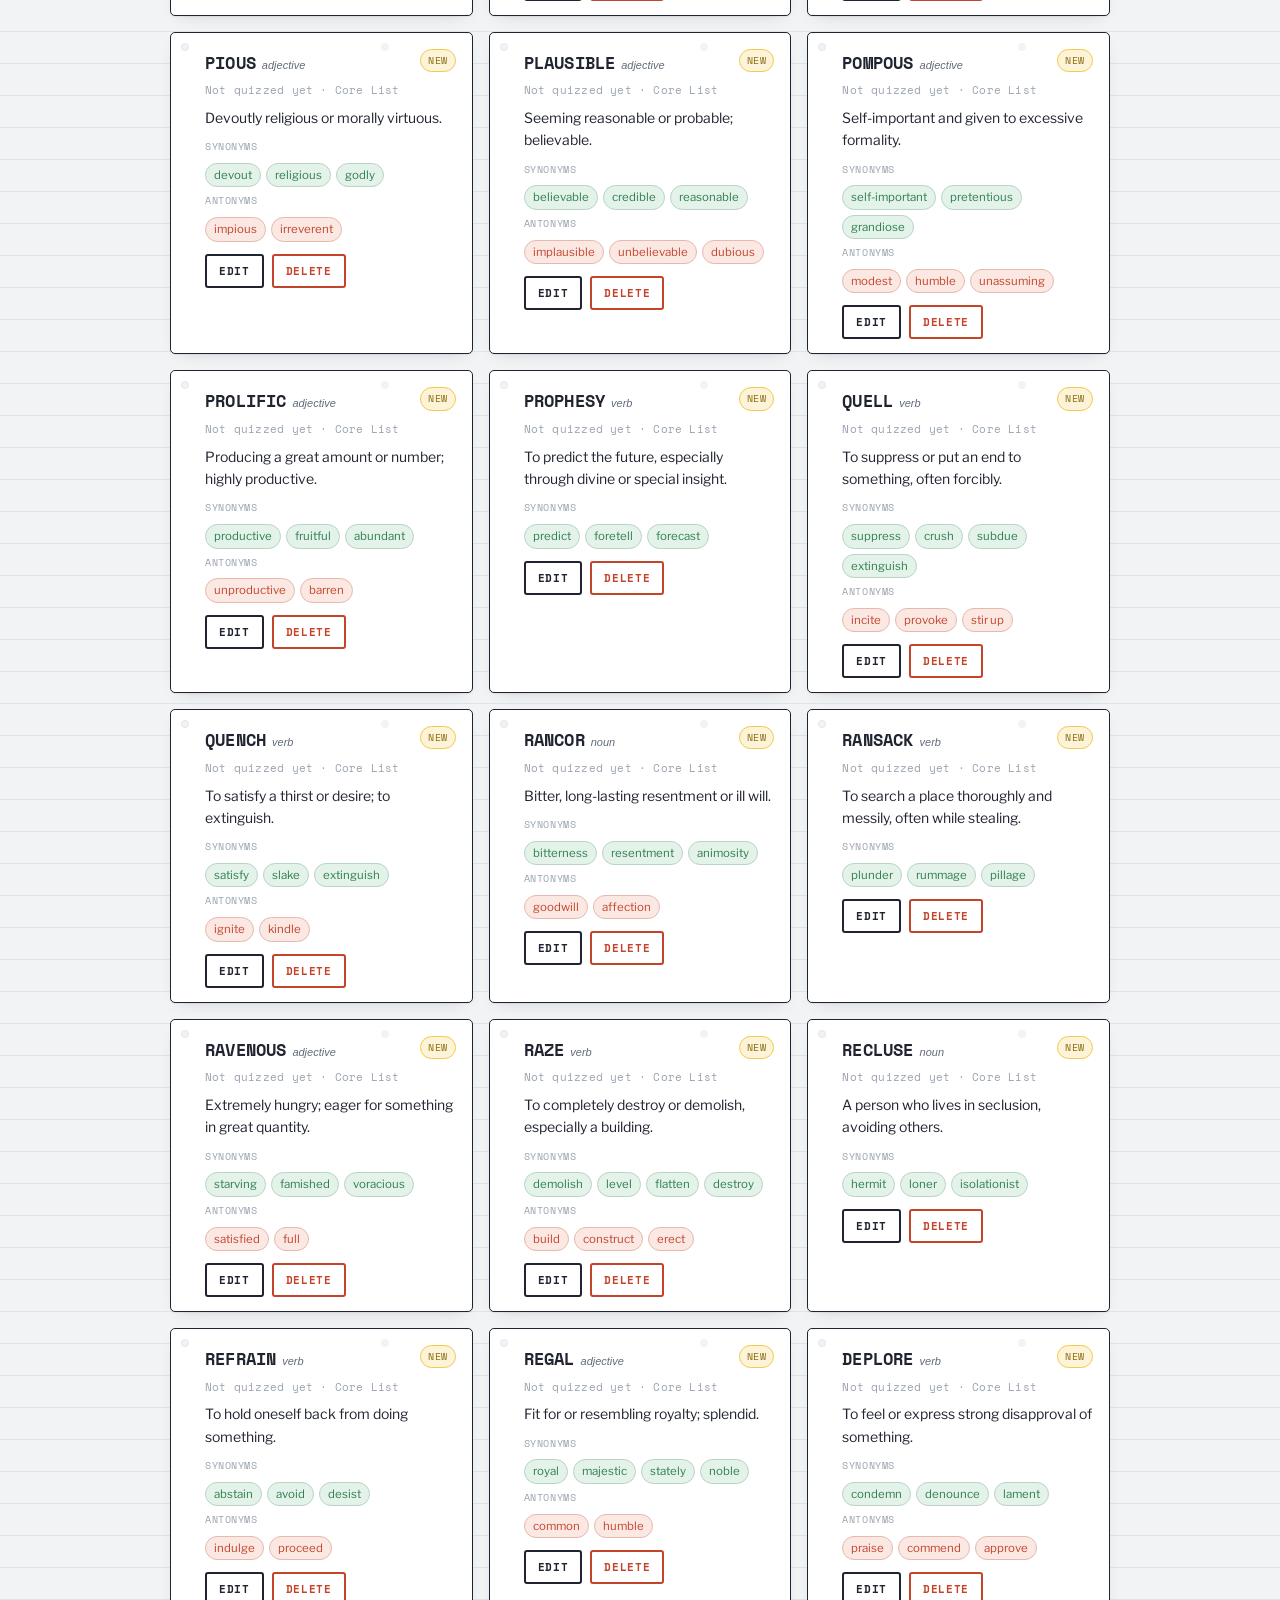
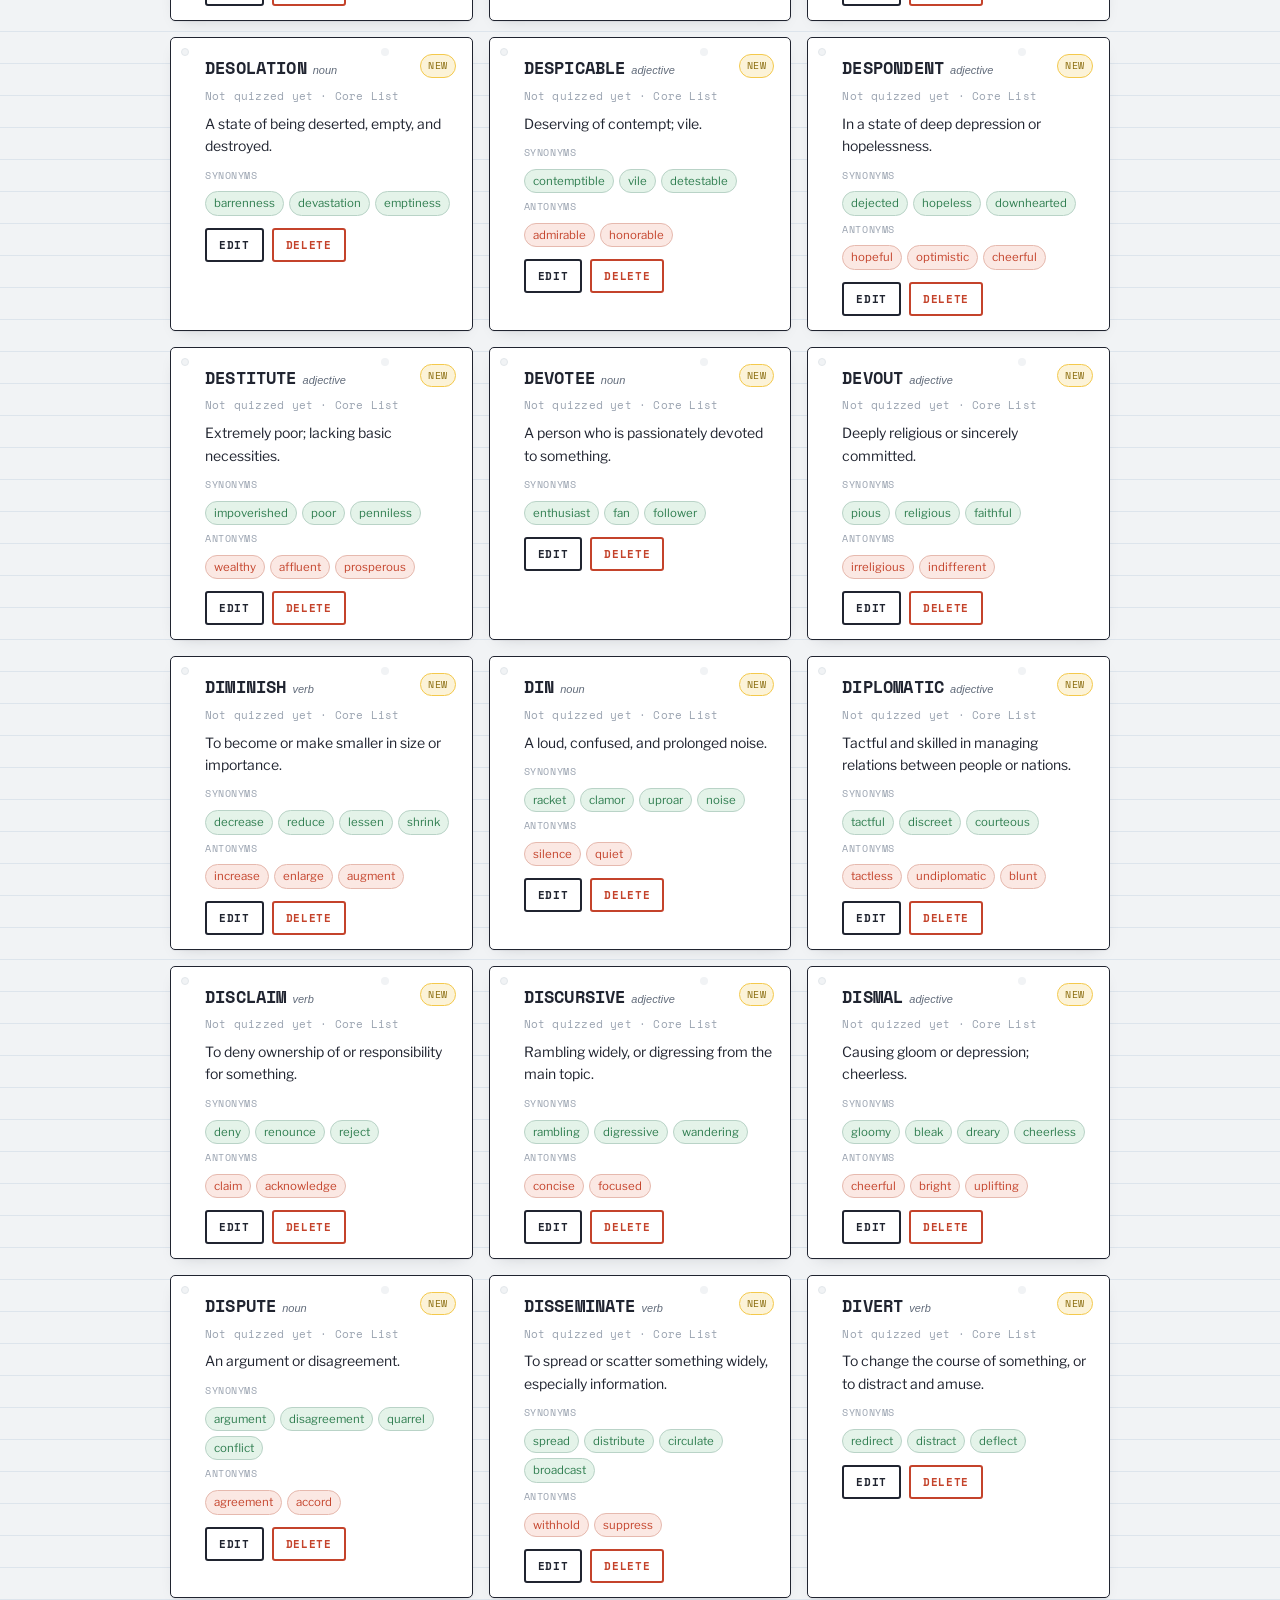
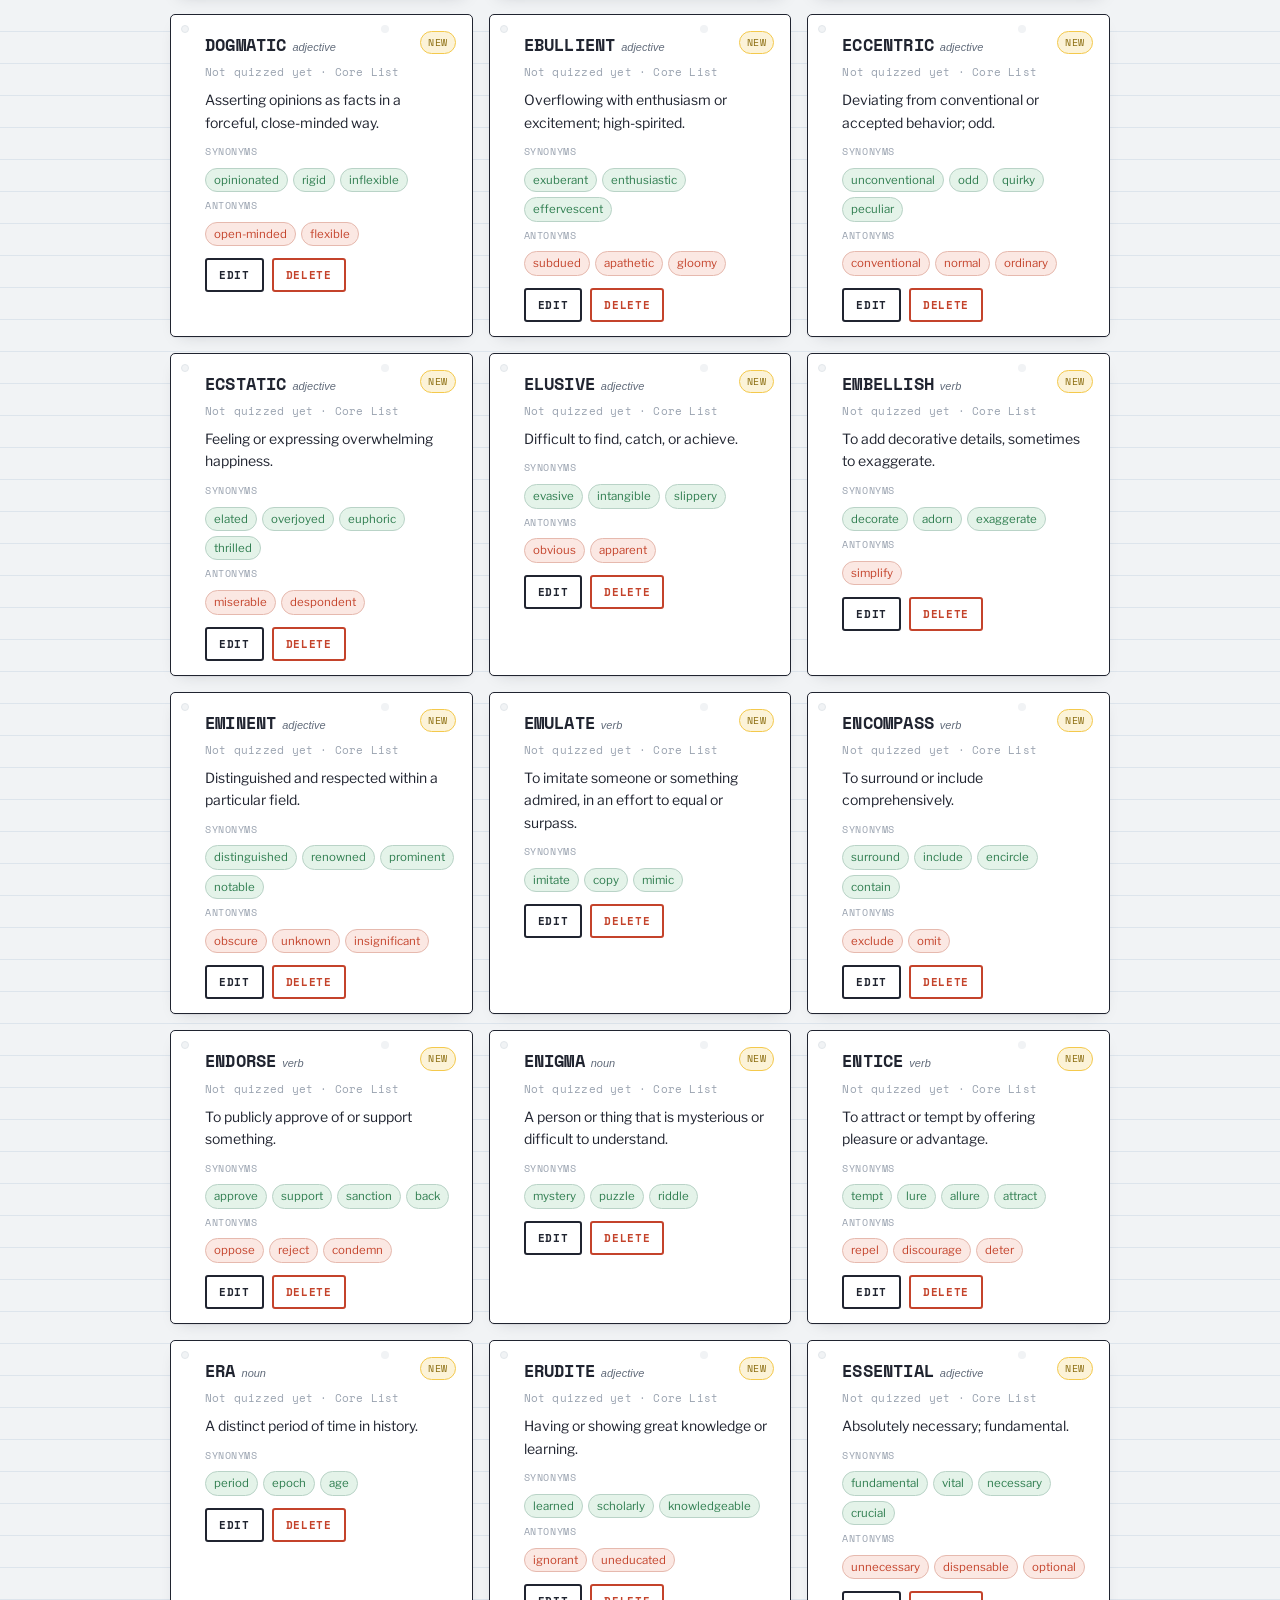
==== commit 9f65ff9a: "Add word sets feature; import NewWords.jpeg as a separate "New Words" set Co-Authored-By: Claude Son" ====
--- a/verbal.html
+++ b/verbal.html
@@ -82,6 +82,11 @@
                   <label for="input-antonyms">Antonyms <span class="hint">(comma-separated, optional but powers the antonym quiz)</span></label>
                   <input type="text" id="input-antonyms" name="antonyms" placeholder="timid, cautious, meek" />
                 </div>
+                <div class="field span-2">
+                  <label for="input-set">Word Set <span class="hint">(groups words for filtering &amp; quizzes — leave blank for "Core List")</span></label>
+                  <input type="text" id="input-set" name="set" list="set-options" placeholder="Core List" />
+                  <datalist id="set-options"></datalist>
+                </div>
               </div>
 
               <input type="hidden" id="input-edit-id" value="" />
@@ -97,6 +102,11 @@
           <div class="field search-box" style="margin-bottom:0;">
             <input type="search" id="search-input" placeholder="Search your word bank&hellip;" aria-label="Search word bank" />
           </div>
+          <div class="field" style="margin-bottom:0; min-width: 160px;">
+            <select id="set-filter" aria-label="Filter by word set">
+              <option value="">All Sets</option>
+            </select>
+          </div>
           <div class="btn-row">
             <span class="text-soft" id="word-count-label" style="font-family: var(--font-display); font-size: 12px;"></span>
             <button class="btn btn-sm" id="export-btn">Export Backup</button>
@@ -118,7 +128,14 @@
 
         <div id="quiz-setup" class="card quiz-setup">
           <div class="card-pad">
-            <fieldset>
+            <div class="field" style="max-width: 260px;">
+              <label for="qt-set">Word Set</label>
+              <select id="qt-set">
+                <option value="">All Sets</option>
+              </select>
+            </div>
+
+            <fieldset style="margin-top: 20px;">
               <legend>Quiz Type <span class="hint">(pick one &mdash; each quiz drills a single skill)</span></legend>
               <div class="checkbox-row"><input type="radio" name="quiz-type" id="qt-meaning" checked><label for="qt-meaning">Meaning &mdash; pick the definition</label></div>
               <div class="checkbox-row" style="margin-top:8px;"><input type="radio" name="quiz-type" id="qt-synonym"><label for="qt-synonym">Synonym &mdash; pick the word that means the same</label></div>
